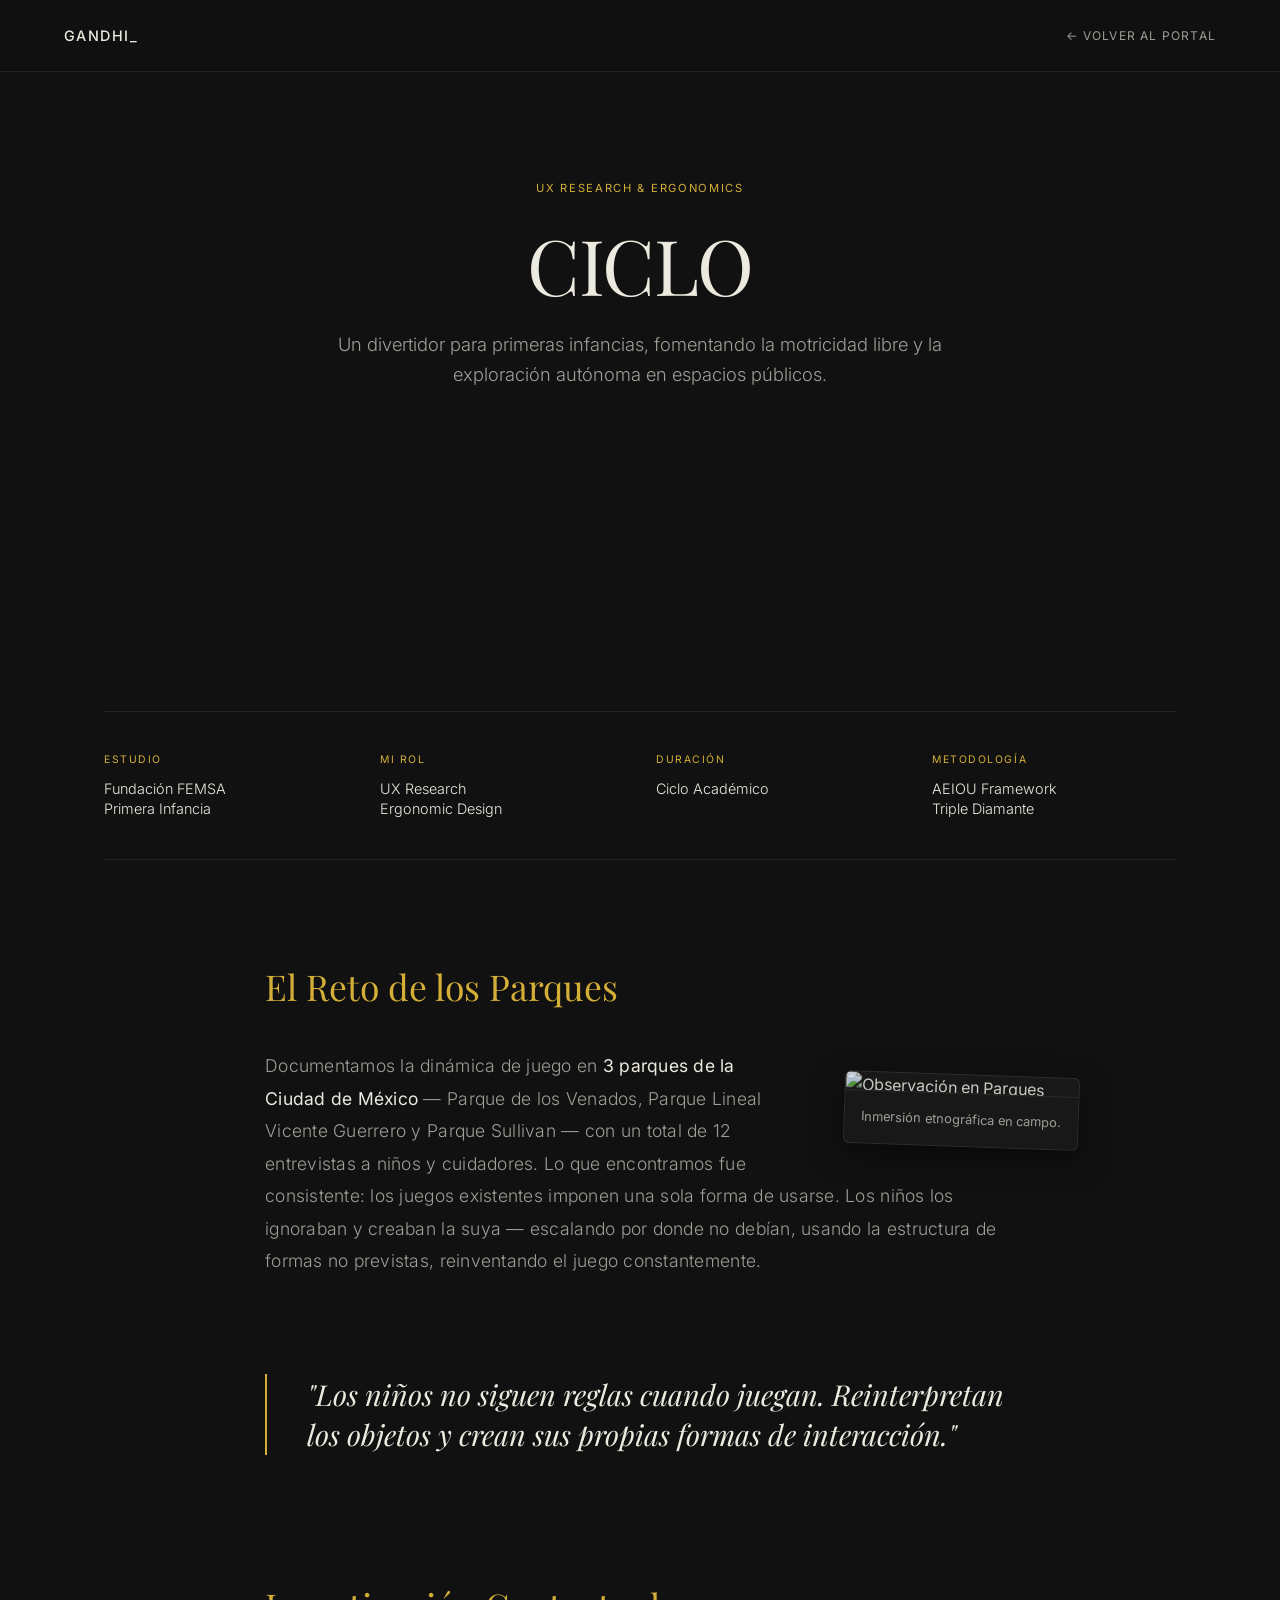
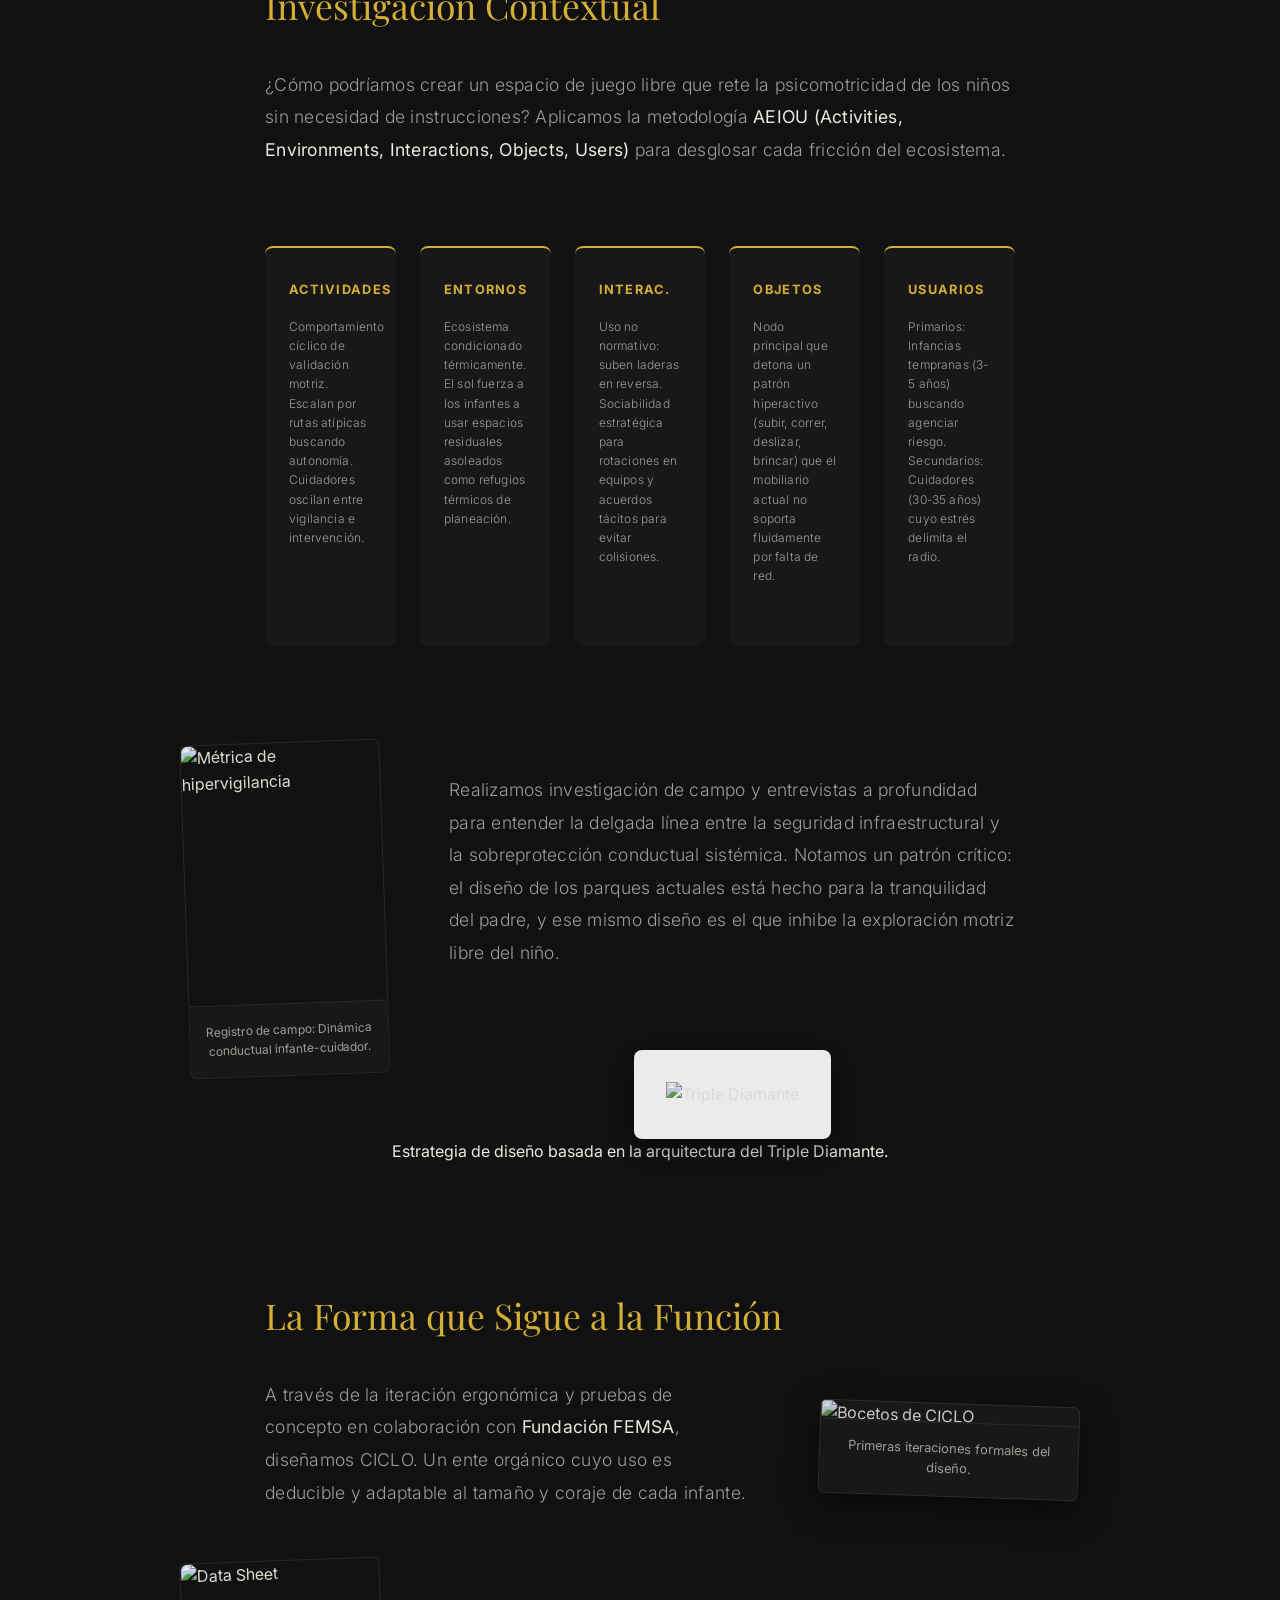
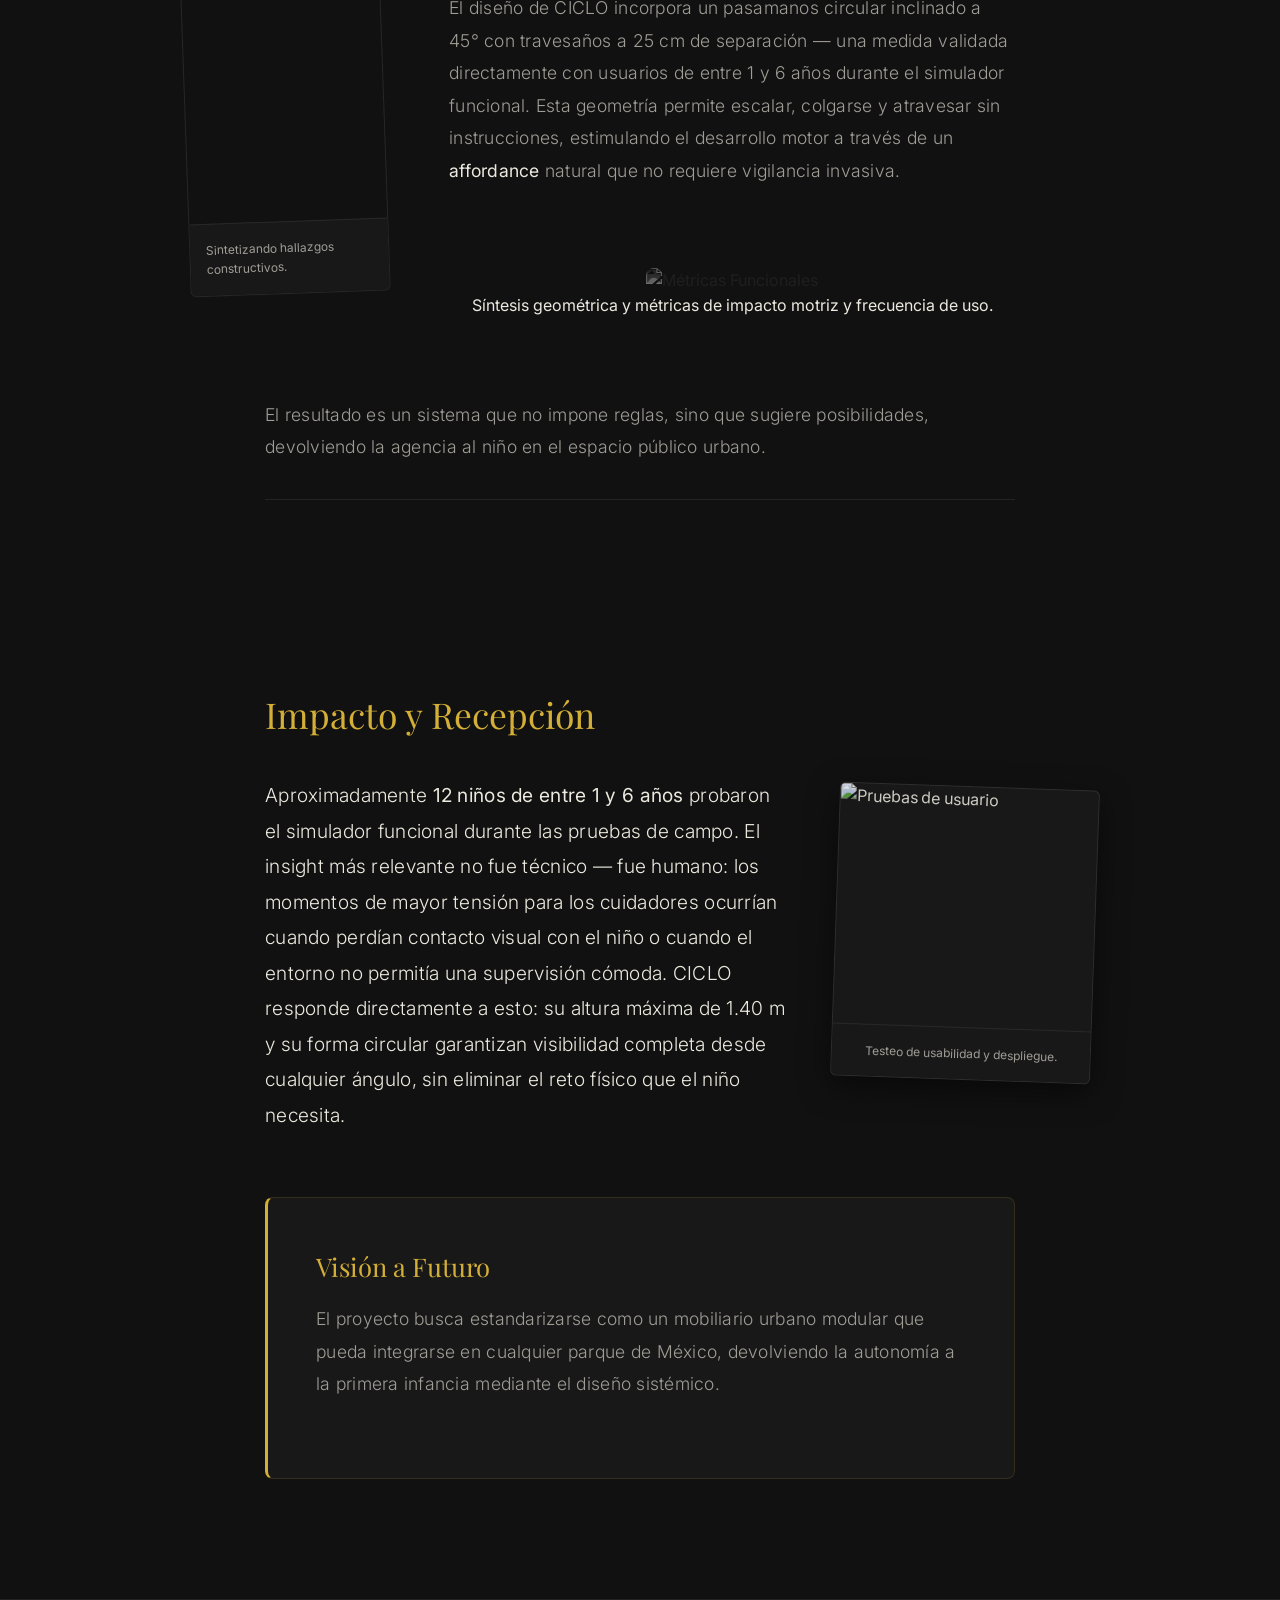
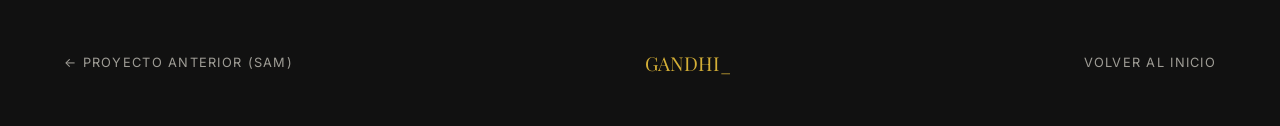
==== ciclo.html @ b6894d7b "Add files via upload" ====
<!DOCTYPE html>
<html lang="es">
<head>
  <meta charset="UTF-8">
  <meta name="viewport" content="width=device-width, initial-scale=1.0">
  <link rel="icon" type="image/svg+xml" href="data:image/svg+xml,%3Csvg xmlns='http://www.w3.org/2000/svg' viewBox='0 0 100 100'%3E%3Crect width='100' height='100' fill='%23111111' rx='20'/%3E%3Ctext y='70' x='50' font-family='Georgia, serif' font-size='60' font-weight='bold' fill='%23C1A066' text-anchor='middle'%3EG%3C/text%3E%3C/svg%3E">
  <title>CICLO - Estudio de Caso | Gandhi</title>
  
  <link rel="preconnect" href="https://fonts.googleapis.com">
  <link rel="preconnect" href="https://fonts.gstatic.com" crossorigin>
  <link href="https://fonts.googleapis.com/css2?family=Inter:wght@300;400;500&family=Playfair+Display:ital,wght@0,400;0,600;1,400;1,600&display=swap" rel="stylesheet">
  
  <link rel="stylesheet" href="style.css">
  <style>
    /* Case Study Specific Styles */
    body { background-color: var(--bg-color); }
    
    .case-nav {
      position: fixed;
      top: 0; width: 100%; z-index: 1000;
      padding: 1.5rem 4rem;
      display: flex; justify-content: space-between; align-items: center;
      background: rgba(17, 17, 17, 0.60); backdrop-filter: blur(16px); -webkit-backdrop-filter: blur(16px);
      border-bottom: 1px solid var(--border-delicate);
      transition: all 0.3s ease;
    }
    .btn-back {
      display: flex; align-items: center; gap: 0.5rem;
      color: var(--text-muted); text-decoration: none; font-size: 0.75rem;
      text-transform: uppercase; letter-spacing: 0.1em; transition: color 0.3s;
    }
    .btn-back:hover { color: var(--accent-gold); }
    
    .case-hero {
      padding: 180px 4rem 40px;
      max-width: 1200px;
      margin: 0 auto;
      text-align: center;
    }
    .case-title {
      font-size: clamp(3rem, 6vw, 5rem);
      margin-bottom: 1.5rem;
      color: var(--text-main);
    }
    .case-subtitle {
      font-size: 1.15rem;
      color: var(--text-muted);
      max-width: 700px;
      margin: 0 auto 4rem;
      font-weight: 300;
      line-height: 1.6;
    }
    
    .case-meta-grid {
      display: grid;
      grid-template-columns: repeat(4, 1fr);
      gap: 2rem;
      text-align: left;
      border-top: 1px solid var(--border-delicate);
      border-bottom: 1px solid var(--border-delicate);
      padding: 2.5rem 0;
      margin-bottom: 4rem;
    }
    .meta-item { display: flex; flex-direction: column; gap: 0.6rem; }
    .meta-label { font-size: 0.65rem; text-transform: uppercase; letter-spacing: 0.15em; color: var(--accent-gold); }
    .meta-value { font-size: 0.9rem; color: var(--text-main); font-weight: 300; line-height: 1.4; }
    
    .article-body {
      max-width: 750px;
      margin: 0 auto;
      padding-bottom: 120px;
    }
    .article-body h2 {
      clear: both;
      font-family: var(--font-serif);
      font-size: 2.22rem;
      color: var(--accent-gold);
      margin: 8rem 0 2.5rem;
      font-weight: 400;
      line-height: 1.3;
    }
    .article-body p {
      font-size: 1.1rem;
      line-height: 1.85;
      color: var(--text-muted);
      margin-bottom: 1.8rem;
      font-weight: 300;
      letter-spacing: 0.015em;
    }
    .article-body strong {
      color: var(--text-main);
      font-weight: 400;
    }
    
    .insight-quote {
      border-left: 2px solid var(--accent-gold);
      padding-left: 2.5rem;
      margin: 4rem 0;
      font-family: var(--font-serif);
      font-size: 1.8rem;
      line-height: 1.4;
      color: var(--text-main);
      font-style: italic;
    }
    
    /* Arquitectura para Diagramas Metodológicos */
    .article-diagram {
      margin: 5rem 0;
      text-align: center;
      width: 100%;
    }
    .article-diagram img {
      width: 100%;
      background-color: #FAFAFA;
      padding: 2rem;
      box-sizing: border-box;
      border-radius: 8px;
      box-shadow: 0 10px 30px rgba(0,0,0,0.5);
      filter: brightness(0.9) contrast(1.1) grayscale(30%);
      transition: all 0.6s cubic-bezier(0.16, 1, 0.3, 1);
    }
    .article-diagram:hover img {
      filter: brightness(1) contrast(1) grayscale(0%);
      transform: scale(1.02);
    }

    @media (max-width: 900px) {
      .case-nav { padding: 1rem 2rem; }
      .case-meta-grid { grid-template-columns: repeat(2, 1fr); gap: 2rem; }
      .case-hero { padding: 140px 2rem 40px; }
      .article-body { padding: 0 2rem 80px; }
      .insight-quote { font-size: 1.4rem; padding-left: 1.5rem; }
    }
    
  </style>
</head>
<body>
  <nav class="case-nav">
    <a href="index.html" class="logo">GANDHI_</a>
    <ul style="list-style:none; margin:0; padding:0;">
      <li><a href="index.html#proyectos" class="btn-back">&larr; VOLVER AL PORTAL</a></li>
    </ul>
  </nav>

  <main>
    <section class="case-hero compact-hero observer-item fade-in-up">
      <span class="eyebrow" style="margin-bottom: 1.5rem;">UX Research & Ergonomics</span>
      <h1 class="serif-title case-title">CICLO</h1>
      <p class="case-subtitle">Un divertidor para primeras infancias, fomentando la motricidad libre y la exploración autónoma en espacios públicos.</p>
      
      <div class="case-meta-grid">
        <div class="meta-item">
          <span class="meta-label">Estudio</span>
          <span class="meta-value">Fundación FEMSA<br>Primera Infancia</span>
        </div>
        <div class="meta-item">
          <span class="meta-label">Mi Rol</span>
          <span class="meta-value">UX Research<br>Ergonomic Design</span>
        </div>
        <div class="meta-item">
          <span class="meta-label">Duración</span>
          <span class="meta-value">Ciclo Académico</span>
        </div>
        <div class="meta-item">
          <span class="meta-label">Metodología</span>
          <span class="meta-value">AEIOU Framework<br>Triple Diamante</span>
        </div>
      </div>
    </section>

    <article class="article-body">
      <h2 style="margin-top: 4rem;">El Reto de los Parques</h2>
      
      <figure class="article-image pull-right observer-item fade-in-up" style="margin-right: -4rem;">
        <img src="img/CICLO/Parque.jpg" alt="Observación en Parques">
        <figcaption class="observer-item fade-in" style="font-size: 0.8rem; color: var(--text-muted); margin-top: -0.5rem; text-align: center;">Inmersión etnográfica en campo.</figcaption>
      </figure>

      <p class="spacer-extra">Documentamos la dinámica de juego en <strong class="highlight-gold">3 parques de la Ciudad de México</strong> — Parque de los Venados, Parque Lineal Vicente Guerrero y Parque Sullivan — con un total de 12 entrevistas a niños y cuidadores. Lo que encontramos fue consistente: los juegos existentes imponen una sola forma de usarse. Los niños los ignoraban y creaban la suya — escalando por donde no debían, usando la estructura de formas no previstas, reinventando el juego constantemente.</p>

      <div class="insight-quote observer-item fade-in" style="margin-top: 6rem; margin-bottom: 6rem;">
        "Los niños no siguen reglas cuando juegan. Reinterpretan los objetos y crean sus propias formas de interacción."
      </div>
      
      <h2>Investigación Contextual</h2>
      
      <p class="spacer-extra">¿Cómo podríamos crear un espacio de juego libre que rete la psicomotricidad de los niños sin necesidad de instrucciones? Aplicamos la metodología <strong class="highlight-gold">AEIOU (Activities, Environments, Interactions, Objects, Users)</strong> para desglosar cada fricción del ecosistema.</p>

      <!-- Native CSS AEIOU Matrix -->
      <div class="aeiou-matrix observer-item fade-in-up" style="display: grid; grid-template-columns: repeat(auto-fit, minmax(130px, 1fr)); gap: 1.5rem; margin: 5rem 0;">
        <div style="background: rgba(255,255,255,0.03); padding: 2rem 1.5rem; border-radius: 8px; border-top: 2px solid var(--accent-gold);">
          <h3 style="color: var(--accent-gold); font-size: 0.8rem; letter-spacing: 0.1em; margin-bottom: 1rem; text-transform: uppercase;">Actividades</h3>
          <p style="font-size: 0.75rem; color: var(--text-muted); line-height: 1.6;">Comportamiento cíclico de validación motriz. Escalan por rutas atípicas buscando autonomía. Cuidadores oscilan entre vigilancia e intervención.</p>
        </div>
        <div style="background: rgba(255,255,255,0.03); padding: 2rem 1.5rem; border-radius: 8px; border-top: 2px solid var(--accent-gold);">
          <h3 style="color: var(--accent-gold); font-size: 0.8rem; letter-spacing: 0.1em; margin-bottom: 1rem; text-transform: uppercase;">Entornos</h3>
          <p style="font-size: 0.75rem; color: var(--text-muted); line-height: 1.6;">Ecosistema condicionado térmicamente. El sol fuerza a los infantes a usar espacios residuales asoleados como refugios térmicos de planeación.</p>
        </div>
        <div style="background: rgba(255,255,255,0.03); padding: 2rem 1.5rem; border-radius: 8px; border-top: 2px solid var(--accent-gold);">
          <h3 style="color: var(--accent-gold); font-size: 0.8rem; letter-spacing: 0.1em; margin-bottom: 1rem; text-transform: uppercase;">Interac.</h3>
          <p style="font-size: 0.75rem; color: var(--text-muted); line-height: 1.6;">Uso no normativo: suben laderas en reversa. Sociabilidad estratégica para rotaciones en equipos y acuerdos tácitos para evitar colisiones.</p>
        </div>
        <div style="background: rgba(255,255,255,0.03); padding: 2rem 1.5rem; border-radius: 8px; border-top: 2px solid var(--accent-gold);">
          <h3 style="color: var(--accent-gold); font-size: 0.8rem; letter-spacing: 0.1em; margin-bottom: 1rem; text-transform: uppercase;">Objetos</h3>
          <p style="font-size: 0.75rem; color: var(--text-muted); line-height: 1.6;">Nodo principal que detona un patrón hiperactivo (subir, correr, deslizar, brincar) que el mobiliario actual no soporta fluidamente por falta de red.</p>
        </div>
        <div style="background: rgba(255,255,255,0.03); padding: 2rem 1.5rem; border-radius: 8px; border-top: 2px solid var(--accent-gold);">
          <h3 style="color: var(--accent-gold); font-size: 0.8rem; letter-spacing: 0.1em; margin-bottom: 1rem; text-transform: uppercase;">Usuarios</h3>
          <p style="font-size: 0.75rem; color: var(--text-muted); line-height: 1.6;">Primarios: Infancias tempranas (3-5 años) buscando agenciar riesgo. Secundarios: Cuidadores (30-35 años) cuyo estrés delimita el radio.</p>
        </div>
      </div>

      <figure class="article-image pull-left observer-item fade-in-up" style="margin-left: -5rem; width: 200px; box-shadow: none; background: transparent; margin-top: 1rem;">
        <img src="img/CICLO/Fichas niño padre.png" loading="lazy" alt="Métrica de hipervigilancia" style="aspect-ratio: 4/5; object-fit: cover; filter: brightness(0.9) contrast(1.1); border-radius: 8px;">
        <figcaption style="font-size: 0.75rem; margin-top: 0.8rem;">Registro de campo: Dinámica conductual infante-cuidador.</figcaption>
      </figure>

      <p class="spacer-extra" style="margin-bottom: 6rem; padding-top: 3rem;">Realizamos investigación de campo y entrevistas a profundidad para entender la delgada línea entre la seguridad infraestructural y la sobreprotección conductual sistémica. Notamos un patrón crítico: el diseño de los parques actuales está hecho para la tranquilidad del padre, y ese mismo diseño es el que inhibe la exploración motriz libre del niño.</p>

      <!-- Diagrama Metodológico Principal -->
      <figure class="article-diagram observer-item fade-in-up" style="margin: 5rem 0;">
        <img src="img/CICLO/Cronograma triple diamante.png" loading="lazy" alt="Triple Diamante">
        <figcaption>Estrategia de diseño basada en la arquitectura del Triple Diamante.</figcaption>
      </figure>

      <h2>La Forma que Sigue a la Función</h2>
      
      <figure class="article-image pull-right observer-item fade-in-up" style="margin-right: -4rem;">
        <img src="img/CICLO/Boceto.png" loading="lazy" alt="Bocetos de CICLO">
        <figcaption class="observer-item fade-in" style="font-size: 0.8rem; color: var(--text-muted); margin-top: -0.5rem; text-align: center;">Primeras iteraciones formales del diseño.</figcaption>
      </figure>

      <p class="spacer-extra">A través de la iteración ergonómica y pruebas de concepto en colaboración con <strong class="highlight-gold">Fundación FEMSA</strong>, diseñamos CICLO. Un ente orgánico cuyo uso es deducible y adaptable al tamaño y coraje de cada infante.</p>

      <figure class="article-image pull-left observer-item fade-in-up" style="margin-left: -5rem; width: 200px; box-shadow: none; background: transparent; margin-top: 1rem;">
        <img src="img/CICLO/Fichas de datos.png" loading="lazy" alt="Data Sheet" style="aspect-ratio: 4/5; object-fit: cover; filter: brightness(0.9) contrast(1.1); border-radius: 8px;">
        <figcaption style="font-size: 0.75rem; margin-top: 0.8rem; text-align: left;">Sintetizando hallazgos constructivos.</figcaption>
      </figure>

      <p class="spacer-extra" style="padding-top: 3rem;">El diseño de CICLO incorpora un pasamanos circular inclinado a 45° con travesaños a 25 cm de separación — una medida validada directamente con usuarios de entre 1 y 6 años durante el simulador funcional. Esta geometría permite escalar, colgarse y atravesar sin instrucciones, estimulando el desarrollo motor a través de un <strong class="highlight-gold">affordance</strong> natural que no requiere vigilancia invasiva.</p>

      <figure class="article-diagram observer-item fade-in-up" style="margin: 5rem 0;">
        <img src="img/CICLO/Gráficas.png" loading="lazy" alt="Métricas Funcionales" style="width: 100%; filter: invert(0.95) grayscale(100%); mix-blend-mode: screen; opacity: 0.85; box-shadow: none; background: transparent; padding: 0;">
        <figcaption>Síntesis geométrica y métricas de impacto motriz y frecuencia de uso.</figcaption>
      </figure>
      
      <p class="spacer-extra">El resultado es un sistema que no impone reglas, sino que sugiere posibilidades, devolviendo la agencia al niño en el espacio público urbano.</p>

      <div class="conclusion-section observer-item fade-in-up" style="margin-top: 0;">
        <h2>Impacto y Recepción</h2>
        
        <figure class="article-image pull-right observer-item fade-in-up" style="margin-top: 0.5rem; margin-left: 3rem; margin-right: -5rem; width: 320px;">
          <img src="img/CICLO/Ilustración pruebas.png" loading="lazy" alt="Pruebas de usuario" style="height: 240px; object-fit: cover; object-position: center;">
          <figcaption style="font-size: 0.75rem;">Testeo de usabilidad y despliegue.</figcaption>
        </figure>

        <p class="spacer-extra" style="font-size: 1.2rem; color: var(--text-main);">Aproximadamente <strong class="highlight-gold">12 niños de entre 1 y 6 años</strong> probaron el simulador funcional durante las pruebas de campo. El insight más relevante no fue técnico — fue humano: los momentos de mayor tensión para los cuidadores ocurrían cuando perdían contacto visual con el niño o cuando el entorno no permitía una supervisión cómoda. CICLO responde directamente a esto: su altura máxima de 1.40 m y su forma circular garantizan visibilidad completa desde cualquier ángulo, sin eliminar el reto físico que el niño necesita.</p>
        
        <div class="future-box observer-item fade-in-up">
          <h3>Visión a Futuro</h3>
          <p>El proyecto busca estandarizarse como un mobiliario urbano modular que pueda integrarse en cualquier parque de México, devolviendo la autonomía a la primera infancia mediante el diseño sistémico.</p>
        </div>
      </div>
      <div style="clear: both;"></div>
    </article>
  </main>
  
  <footer style="border-top: 1px solid var(--border-delicate); padding: 3rem 4rem; background: var(--bg-color);">
    <div style="max-width: 1200px; margin: 0 auto; display: flex; justify-content: space-between; align-items: center;">
      <a href="sam.html" style="color: var(--text-muted); text-decoration: none; font-size: 0.8rem; text-transform: uppercase; letter-spacing: 0.1em; transition: color 0.3s;">← Proyecto Anterior (SAM)</a>
      <div style="font-family: var(--font-serif); color: var(--accent-gold); font-size: 1.2rem;">GANDHI_</div>
      <a href="index.html" style="color: var(--text-muted); text-decoration: none; font-size: 0.8rem; text-transform: uppercase; letter-spacing: 0.1em; transition: color 0.3s;">Volver al Inicio</a>
    </div>
  </footer>
  <!-- Animaciones lógicas -->
  <script src="main.js"></script>
</body>
</html>
---- style.css ----
:root {
  /* Editorial Dark/Old Money Palette */
  --bg-color: #111111; /* Grafito suave (Otro tono sugerido) para relajación visual */
  --bg-card: #181818;  /* Contraste orgánico muy bajo para tarjetas */
  --bg-nav: rgba(10, 10, 10, 0.60); /* Translucidez ajustada al nuevo fondo */
  
  --text-main: #ECEADF; /* Alabaster / Antique White */
  --text-muted: #9F9D96; /* Soft warm grey */
  --accent-gold: #D4AF37; /* Muted Champagne Gold */
  
  --border-delicate: rgba(236, 234, 223, 0.08);

  /* Typography */
  --font-serif: 'Playfair Display', serif;
  --font-sans: 'Inter', sans-serif;
}

* {
  margin: 0;
  padding: 0;
  box-sizing: border-box;
}

html {
  scroll-behavior: smooth;
}

body {
  font-family: var(--font-sans);
  background-color: var(--bg-color);
  color: var(--text-main);
  line-height: 1.6;
  -webkit-font-smoothing: antialiased;
  -moz-osx-font-smoothing: grayscale;
}

/* Typography Utilities */
.serif-title {
  font-family: var(--font-serif);
  font-size: clamp(2.2rem, 4.5vw, 3.8rem); /* Texto más recatado y sutil */
  font-weight: 400;
  line-height: 1.1;
  letter-spacing: -0.02em;
}

.serif-subtitle {
  font-family: var(--font-serif);
  font-size: clamp(1rem, 2vw, 1.4rem); /* Ultra sutil para no robar atención */
  font-weight: 400;
  letter-spacing: 0.05em;
  color: var(--text-muted); /* Para hacerlo más sobrio y delicado */
  margin-bottom: 1.5rem;
}

.serif-card-title {
  font-family: var(--font-serif);
  font-size: 1.5rem;
  font-weight: 400;
  margin-bottom: 0.5rem;
}

.italic {
  font-style: italic;
  color: var(--accent-gold);
}

.eyebrow {
  display: block;
  font-family: var(--font-sans);
  font-size: 0.7rem;
  text-transform: uppercase;
  letter-spacing: 0.15em;
  color: var(--accent-gold);
  margin-bottom: 1rem;
}

/* Navbar */
.glass-nav {
  position: fixed;
  top: 0;
  width: 100%;
  padding: 1.5rem 4rem;
  display: flex;
  justify-content: space-between;
  align-items: center;
  background: rgba(10, 10, 10, 0.35); /* Transparencia incrementada radicalmente */
  backdrop-filter: blur(16px); /* Aumentamos el blur para que no se pierda la legibilidad */
  -webkit-backdrop-filter: blur(12px);
  border-bottom: 1px solid var(--border-delicate);
  z-index: 1000;
  transition: all 0.3s ease;
}

.logo {
  text-decoration: none;
  color: var(--text-main);
  font-weight: 500;
  letter-spacing: 0.1em;
  font-size: 0.9rem;
}

.nav-links {
  list-style: none;
  display: flex;
  gap: 2.5rem;
  align-items: center;
}

.nav-links a {
  text-decoration: none;
  color: var(--text-muted);
  font-size: 0.85rem;
  transition: color 0.3s ease;
}

.nav-links a:hover {
  color: var(--text-main);
}

.nav-cta {
  padding: 0.4rem 1.2rem;
  border: 1px solid var(--border-delicate);
  border-radius: 100px;
  text-transform: uppercase;
  letter-spacing: 0.05em;
  font-size: 0.7rem !important;
  color: var(--text-main) !important;
  transition: all 0.3s ease;
  margin-left: 1rem;
}

.nav-cta:hover {
  background: var(--text-main);
  color: var(--bg-color) !important;
}

/* Sections */
.section-padding {
  padding: 120px 4rem 80px 4rem;
  max-width: 1400px;
  margin: 0 auto;
}

/* Hero */
.hero {
  position: relative;
  overflow: hidden;
  height: 100vh;
  display: flex;
  align-items: flex-end; /* Baja todo el contenido (texto e imagen) a la base de la pantalla */
  justify-content: space-between;
  gap: 4rem;
}

/* Sin haz de luz al requerirse todo en negro */

.hero-content {
  flex: 1;
  max-width: 600px;
  position: relative;
  z-index: 2;
  padding-bottom: 6rem; /* Margen para despregar el texto del piso */
}

.hero-desc {
  font-size: 0.95rem; /* Descripción más sutil */
  color: var(--text-muted);
  margin: 1.5rem 0 2.5rem 0;
  font-weight: 300;
}

.hero-image {
  flex: 1;
  position: relative;
  height: 90vh; /* 10% más grande */
  max-width: 660px; /* Incremento para mayor protagonismo */
  z-index: 2;
  align-self: flex-end; /* Anclado a la base de la pantalla */
}

.hero-image img {
  width: 100%;
  height: 100%;
  object-fit: cover;
  object-position: bottom center; /* La base de la imagen al ras del contenedor */
  border-radius: 4px;
  box-shadow: -20px 20px 60px rgba(0,0,0,0.8); /* Sombra dramática para exagerar la luz */
}

.glow-effect {
  display: none; /* Destello eliminado a petición de Gandhi */
}

/* Button */
.btn-elegant {
  display: inline-flex;
  align-items: center;
  gap: 1rem;
  padding: 1rem 2rem;
  border: 1px solid var(--border-delicate);
  background: transparent;
  color: var(--text-main);
  text-decoration: none;
  font-size: 0.85rem;
  letter-spacing: 0.05em;
  transition: all 0.4s ease;
}

.btn-elegant:hover {
  border-color: var(--accent-gold);
  background: rgba(212, 175, 55, 0.05); /* very soft gold */
}

.btn-elegant .arrow {
  transition: transform 0.3s ease;
}

.btn-elegant:hover .arrow {
  transform: translateX(5px);
}

/* Projects */
.section-header {
  margin-bottom: 4rem;
}

.line-divider {
  width: 60px;
  height: 1px;
  background: var(--accent-gold);
  margin-top: 1rem;
}

.grid {
  display: grid;
  grid-template-columns: repeat(2, 1fr);
  gap: 2rem;
}

.card {
  text-decoration: none;
  color: inherit;
  background: var(--bg-card);
  border: 1px solid var(--border-delicate);
  border-radius: 8px; /* Esquinas sutilmente redondeadas */
  padding: 1.5rem;
  transition: all 0.5s cubic-bezier(0.16, 1, 0.3, 1);
  display: flex;
  flex-direction: column;
}

.card:hover {
  transform: translateY(-8px);
  border-color: rgba(236, 234, 223, 0.2);
  box-shadow: 0 20px 40px rgba(0, 0, 0, 0.4);
}

.card-featured {
  grid-column: 1 / -1;
  flex-direction: row;
  align-items: center;
  gap: 3rem;
  padding: 2rem;
}

.card-image {
  width: 100%;
  height: 280px;
  overflow: hidden;
}

.card-featured .card-image {
  width: 60%;
  height: 400px;
}

.card-image img {
  width: 100%;
  height: 100%;
  object-fit: cover;
  transition: transform 0.8s ease;
}

.card:hover .card-image img {
  transform: scale(1.05);
}

.card-content {
  padding-top: 1.5rem;
}

.card-featured .card-content {
  padding-top: 0;
  width: 40%;
}

.card-category {
  font-size: 0.7rem;
  text-transform: uppercase;
  letter-spacing: 0.1em;
  color: var(--accent-gold); /* Título superior en amarillo */
  display: block;
  margin-bottom: 0.8rem;
}

.card-content p {
  color: var(--text-muted);
  font-size: 0.95rem;
  margin-bottom: 1.5rem;
  font-weight: 300;
}

.tags {
  display: flex;
  gap: 0.5rem;
}

.tag {
  font-size: 0.7rem;
  padding: 4px 12px;
  background-color: #2a2a2a;
  color: #9F9D96;
  border-radius: 20px;
  border: none;
}

/* About me */
.sobre-mi-inner {
  display: grid;
  grid-template-columns: 1fr 1fr;
  gap: 6rem;
  align-items: center;
}

.sobre-mi-image {
  aspect-ratio: 3/4;
  overflow: hidden;
  border-radius: 4px;
}

.sobre-mi-image img {
  width: 100%;
  height: 100%;
  object-fit: cover;
  filter: grayscale(30%);
}

.sobre-mi-content p {
  color: var(--text-muted);
  font-size: 1.05rem;
  margin-bottom: 1.5rem;
  font-weight: 300;
}

.skills-grid {
  display: grid;
  grid-template-columns: 1fr;
  gap: 2rem;
  margin-top: 3rem;
  padding-top: 3rem;
  border-top: 1px solid var(--border-delicate);
}

/* Orbital */
.orbital-section {
  text-align: center;
  padding-top: 8rem;
  padding-bottom: 8rem; /* Recuperamos el espacio nativo */
  overflow: hidden; /* Evitamos cruces extraños extra para un look más limpio */
  position: relative;
}

.orbital-container {
  position: relative;
  height: 400px;
  display: flex;
  flex-direction: column;
  align-items: center;
  justify-content: center;
}

.serif-quote {
  font-family: var(--font-serif);
  font-size: clamp(2.5rem, 5vw, 4.5rem);
  font-weight: 400;
  z-index: 10;
}

.quote-author {
  font-size: 0.85rem;
  color: var(--text-muted);
  letter-spacing: 0.1em;
  margin-top: 1rem;
}

.orbit {
  position: absolute;
  top: 50%; 
  left: 50%;
  width: 700px; /* Tamaño equilibrado, radio de 350px */
  height: 700px;
  transform: translate(-50%, -50%);
  border-radius: 50%;
  border: none; /* Quitamos la línea punteada para dar el efecto etéreo */
  animation: rotate 60s linear infinite;
  z-index: 1;
}

.software-icon {
  position: absolute;
  top: 50%;
  left: 50%;
  /* Eliminamos width, height, background y border */
  margin: -10px 0 0 -30px; /* Alineación del centro de los textos */
  display: flex;
  align-items: center;
  justify-content: center;
  font-family: var(--font-sans);
  font-size: 0.9rem; /* Letra delicada pero legible */
  font-weight: 400;
  letter-spacing: 0.05em;
  color: var(--accent-gold); /* Mantenemos el dorado "old money" */
  white-space: nowrap; /* Evita que los nombres largos se partan a dos líneas */
}

.software-icon span {
  display: block;
  animation: counter-rotate 60s linear infinite;
}

/* Position texts around circle (radio 350px) */
.icon-1 { transform: rotate(0deg) translate(350px) rotate(0deg); }
.icon-2 { transform: rotate(30deg) translate(350px) rotate(-30deg); }
.icon-3 { transform: rotate(60deg) translate(350px) rotate(-60deg); }
.icon-4 { transform: rotate(90deg) translate(350px) rotate(-90deg); }
.icon-5 { transform: rotate(120deg) translate(350px) rotate(-120deg); }
.icon-6 { transform: rotate(150deg) translate(350px) rotate(-150deg); }
.icon-7 { transform: rotate(180deg) translate(350px) rotate(-180deg); }
.icon-8 { transform: rotate(210deg) translate(350px) rotate(-210deg); }
.icon-9 { transform: rotate(240deg) translate(350px) rotate(-240deg); }
.icon-10 { transform: rotate(270deg) translate(350px) rotate(-270deg); }
.icon-11 { transform: rotate(300deg) translate(350px) rotate(-300deg); }
.icon-12 { transform: rotate(330deg) translate(350px) rotate(-330deg); }

@keyframes rotate {
  100% { transform: translate(-50%, -50%) rotate(360deg); }
}

@keyframes counter-rotate {
  100% { transform: rotate(-360deg); }
}

/* Footer */
footer {
  position: relative;
  z-index: 10;
  background: var(--bg-color); /* Fondo sólido asegurado para opacar la parte inferior de la órbita */
  border-top: 1px solid var(--border-delicate);
  padding: 3rem 4rem;
}

.footer-inner {
  display: flex;
  justify-content: space-between;
  align-items: center;
  max-width: 1400px;
  margin: 0 auto;
}

.footer-brand {
  font-family: var(--font-serif);
  font-size: 1.2rem;
  color: var(--accent-gold);
}

.footer-links {
  display: flex;
  gap: 2rem;
}

.footer-links a {
  text-decoration: none;
  font-size: 0.8rem;
  color: var(--text-muted);
  text-transform: uppercase;
  letter-spacing: 0.1em;
  transition: color 0.3s ease;
}

.footer-links a:hover {
  color: var(--text-main);
}

/* Animations (Intersection Observer) */
.observer-item {
  opacity: 0;
  transition: opacity 1s ease, transform 1s ease;
}

.fade-in {
  transform: translateY(0);
}

.fade-in-up {
  transform: translateY(30px);
}

.observer-item.visible {
  opacity: 1;
  transform: translateY(0);
}

/* Responsive */
@media (max-width: 900px) {
  .hero { flex-direction: column; justify-content: center; text-align: center; gap: 2rem;}
  .grid { grid-template-columns: 1fr; }
  .card-featured { flex-direction: column; }
  .card-featured .card-image, .card-featured .card-content { width: 100%; }
  .sobre-mi-inner { grid-template-columns: 1fr; }
  .orbit { width: 300px; height: 300px; top: 50%; } /* Radios a 150px en móvil */
  .icon-1 { transform: rotate(0deg) translate(150px) rotate(0deg); }
  .icon-2 { transform: rotate(30deg) translate(150px) rotate(-30deg); }
  .icon-3 { transform: rotate(60deg) translate(150px) rotate(-60deg); }
  .icon-4 { transform: rotate(90deg) translate(150px) rotate(-90deg); }
  .icon-5 { transform: rotate(120deg) translate(150px) rotate(-120deg); }
  .icon-6 { transform: rotate(150deg) translate(150px) rotate(-150deg); }
  .icon-7 { transform: rotate(180deg) translate(150px) rotate(-180deg); }
  .icon-8 { transform: rotate(210deg) translate(150px) rotate(-210deg); }
  .icon-9 { transform: rotate(240deg) translate(150px) rotate(-240deg); }
  .icon-10 { transform: rotate(270deg) translate(150px) rotate(-270deg); }
  .icon-11 { transform: rotate(300deg) translate(150px) rotate(-300deg); }
  .icon-12 { transform: rotate(330deg) translate(150px) rotate(-330deg); }
  .section-padding { padding: 100px 2rem 60px 2rem; }
  .glass-nav { padding: 1rem 2rem; }
}

.sobre-mi-tags {
  display: flex;
  flex-wrap: wrap;
  gap: 8px;
  margin-top: 12px;
}

.skills-grid {
  display: grid;
  grid-template-columns: 1fr;
  gap: 2rem;
  margin-top: 3rem;
  padding-top: 3rem;
  border-top: 1px solid var(--border-delicate);
}

.skill-category .eyebrow {
  margin-bottom: 0.5rem;
}

/* User Flow Diagram */
.user-flow {
  display: flex;
  align-items: center;
  justify-content: space-between;
  margin: 2rem 0 3rem 0;
  padding: 2.5rem;
  background: var(--bg-card);
  border: 1px solid var(--border-delicate);
  border-radius: 8px;
  overflow-x: auto;
}
.flow-step {
  display: flex;
  flex-direction: column;
  align-items: center;
  text-align: center;
  max-width: 120px;
  gap: 1rem;
}
.flow-icon {
  width: 50px;
  height: 50px;
  border-radius: 50%;
  background: var(--bg-color);
  border: 1px solid var(--border-delicate);
  display: flex;
  align-items: center;
  justify-content: center;
  font-size: 1.5rem;
  color: var(--text-main);
  transition: all 0.3s ease;
}
.flow-step.friction .flow-icon {
  color: #ff6b6b;
  border-color: rgba(255, 107, 107, 0.3);
}
.flow-step.solution .flow-icon {
  color: var(--accent-gold);
  border-color: rgba(212, 175, 55, 0.3);
}
.flow-step.goal .flow-icon {
  color: #51cf66;
  border-color: rgba(81, 207, 102, 0.3);
}
.flow-text {
  font-size: 0.8rem;
  color: var(--text-muted);
  line-height: 1.4;
}
.flow-arrow {
  color: var(--text-muted);
  font-size: 1.5rem;
  opacity: 0.5;
}

/* Article Images */
.article-image {
  margin: 3.5rem auto; 
  border-radius: 6px;
  overflow: hidden;
  border: 1px solid rgba(236, 234, 223, 0.1);
  max-width: 260px; /* Fotos mucho más pequeñas, puramente apoyo visual */
  box-shadow: 0 10px 30px rgba(0,0,0,0.5); 
  transition: transform 0.6s cubic-bezier(0.16, 1, 0.3, 1);
  position: relative;
  z-index: 10;
  background-color: var(--bg-card);
}
.article-image:hover {
  transform: translateY(-8px) scale(1.02);
  z-index: 20;
}

/* Marginalia / Floating Polaroids Layout */
.article-image.pull-left {
  float: left;
  margin: 1.5rem 4rem 2rem -7rem; /* Aire adicional entre texto y foto */
  transform: rotate(-2deg);
}
.article-image.pull-left:hover {
  transform: translateY(-12px) scale(1.15) rotate(0deg); 
}
.article-image.pull-right {
  float: right;
  margin: 1.5rem -7rem 2rem 4rem; /* Aire adicional entre texto y foto */
  transform: rotate(2deg);
}
.article-image.pull-right:hover {
  transform: translateY(-12px) scale(1.15) rotate(0deg);
}

/* Clases Magnéticas Polaroids */
.tilt-left {
  transform: rotate(-3deg) !important;
}
.tilt-left:hover {
  transform: translateY(-12px) scale(1.15) rotate(0deg) !important;
  z-index: 20;
}
.tilt-right {
  transform: rotate(3deg) !important;
}
.tilt-right:hover {
  transform: translateY(-12px) scale(1.15) rotate(0deg) !important;
  z-index: 20;
}

.article-image img {
  width: 100%;
  height: auto;
  display: block;
  object-fit: cover;
  filter: brightness(0.85) contrast(1.05) grayscale(15%); /* Filtro sutil: elimina el café, sólo baja luminosidad un 15% para que no sean un reflector blanco */
  transition: filter 0.6s cubic-bezier(0.16, 1, 0.3, 1);
}
.article-image:hover img {
  filter: brightness(1) contrast(1.0) sepia(0%) grayscale(0%); /* Revelado brillante a todo color cuando haces hover */
}
.article-image figcaption {
  background: var(--bg-card);
  padding: 1rem;
  font-size: 0.8rem;
  color: var(--text-muted);
  text-align: center;
  border-top: 1px solid var(--border-delicate);
}
.article-image.two-images {
  display: grid;
  grid-template-columns: 1fr 1fr;
  gap: 1.5rem;
  border: none;
  max-width: 700px; /* Límite para pares */
  margin: 4rem auto;
  box-shadow: none;
  transition: none;
}
.article-image.two-images:hover {
  transform: none; /* Las dobles se quedan estáticas en su grid principal... */
}
.article-image.two-images img {
  border: 1px solid rgba(236, 234, 223, 0.1);
  border-radius: 6px;
  box-shadow: 0 10px 30px rgba(0,0,0,0.5);
  transition: transform 0.6s cubic-bezier(0.16, 1, 0.3, 1), filter 0.6s ease;
  filter: brightness(0.85) contrast(1.05) grayscale(15%);
}
.article-image.two-images img:hover {
  filter: brightness(1) contrast(1.0) sepia(0%) grayscale(0%);
  position: relative; z-index: 20;
}

/* Custom Text Formatting */
.spacer-extra {
  margin-bottom: 2.2rem !important; /* Compactado levemente para no romper bloques de pensamiento */
}

.highlight-gold {
  color: var(--accent-gold);
  font-weight: 500;
}

.numbered-list {
  counter-reset: custom-counter;
  list-style: none;
  padding: 0;
  margin: 4rem 0;
}
.numbered-list li {
  position: relative;
  padding-left: 4rem;
  margin-bottom: 2.5rem;
  color: var(--text-muted);
  font-size: 1.05rem;
  line-height: 1.7;
}
.numbered-list li::before {
  counter-increment: custom-counter;
  content: "0" counter(custom-counter);
  position: absolute;
  left: 0;
  top: 0;
  font-family: var(--font-serif);
  font-size: 1.6rem;
  color: var(--accent-gold);
  line-height: 1;
}

.conclusion-section {
  clear: both; /* Evita huecos masivos asegurando que limpia el flotador pasado */
  margin-top: 4rem; /* Reducido a la mitad para evitar el vacío bajo la última foto */
  padding-top: 4rem;
  border-top: 1px solid var(--border-delicate);
}

.future-box {
  background: var(--bg-card);
  border: 1px solid rgba(212, 175, 55, 0.15); /* Borde dorado súper fantasma */
  border-left: 3px solid var(--accent-gold);
  padding: 3rem;
  border-radius: 8px;
  margin-top: 4rem;
}
.future-box h3 {
  font-family: var(--font-serif);
  font-size: 1.6rem;
  color: var(--accent-gold);
  margin-bottom: 1rem;
  font-weight: 400;
}
.future-box p {
  color: var(--text-muted);
  font-size: 1rem;
  line-height: 1.7;
  margin-bottom: 0;
}

@media (max-width: 1100px) {
  .article-image.pull-left,
  .article-image.pull-right {
    float: none;
    margin: 3rem auto;
    transform: none;
    max-width: 100%;
  }
}

.compact-hero {
  min-height: 100vh;
  display: flex;
  flex-direction: column;
  justify-content: flex-end; /* Empuja todo al fondo */
  padding: 120px 4rem 40px;
  max-width: 1200px;
  margin: 0 auto;
}
.compact-hero .eyebrow,
.compact-hero .case-title,
.compact-hero .case-subtitle,
.compact-hero .case-meta-grid {
  width: 100%;
}
.compact-hero .case-title,
.compact-hero .case-subtitle,
.compact-hero .eyebrow {
  text-align: center;
}
.compact-hero .case-meta-grid {
  margin-top: auto; /* Fuerza un empuje extra si es necesario */
  margin-bottom: 0; /* Lo ancla milimétricamente al marco inferior del navegador */
}
.hero-insight {
  font-family: var(--font-serif);
  font-size: 1.3rem;
  color: var(--accent-gold);
  font-style: italic;
  max-width: 850px;
  margin: 0 auto 3rem;
  padding: 2rem;
  border: 1px solid var(--border-delicate);
  border-radius: 8px;
  background: rgba(212, 175, 55, 0.03);
}

@media (max-width: 900px) {
  .user-flow {
    flex-direction: column;
    padding: 2rem;
    gap: 1.5rem;
  }
  .flow-arrow { transform: rotate(90deg); }
  .flow-step { max-width: 100%; flex-direction: row; text-align: left; }
  .article-image.two-images { grid-template-columns: 1fr; }
}
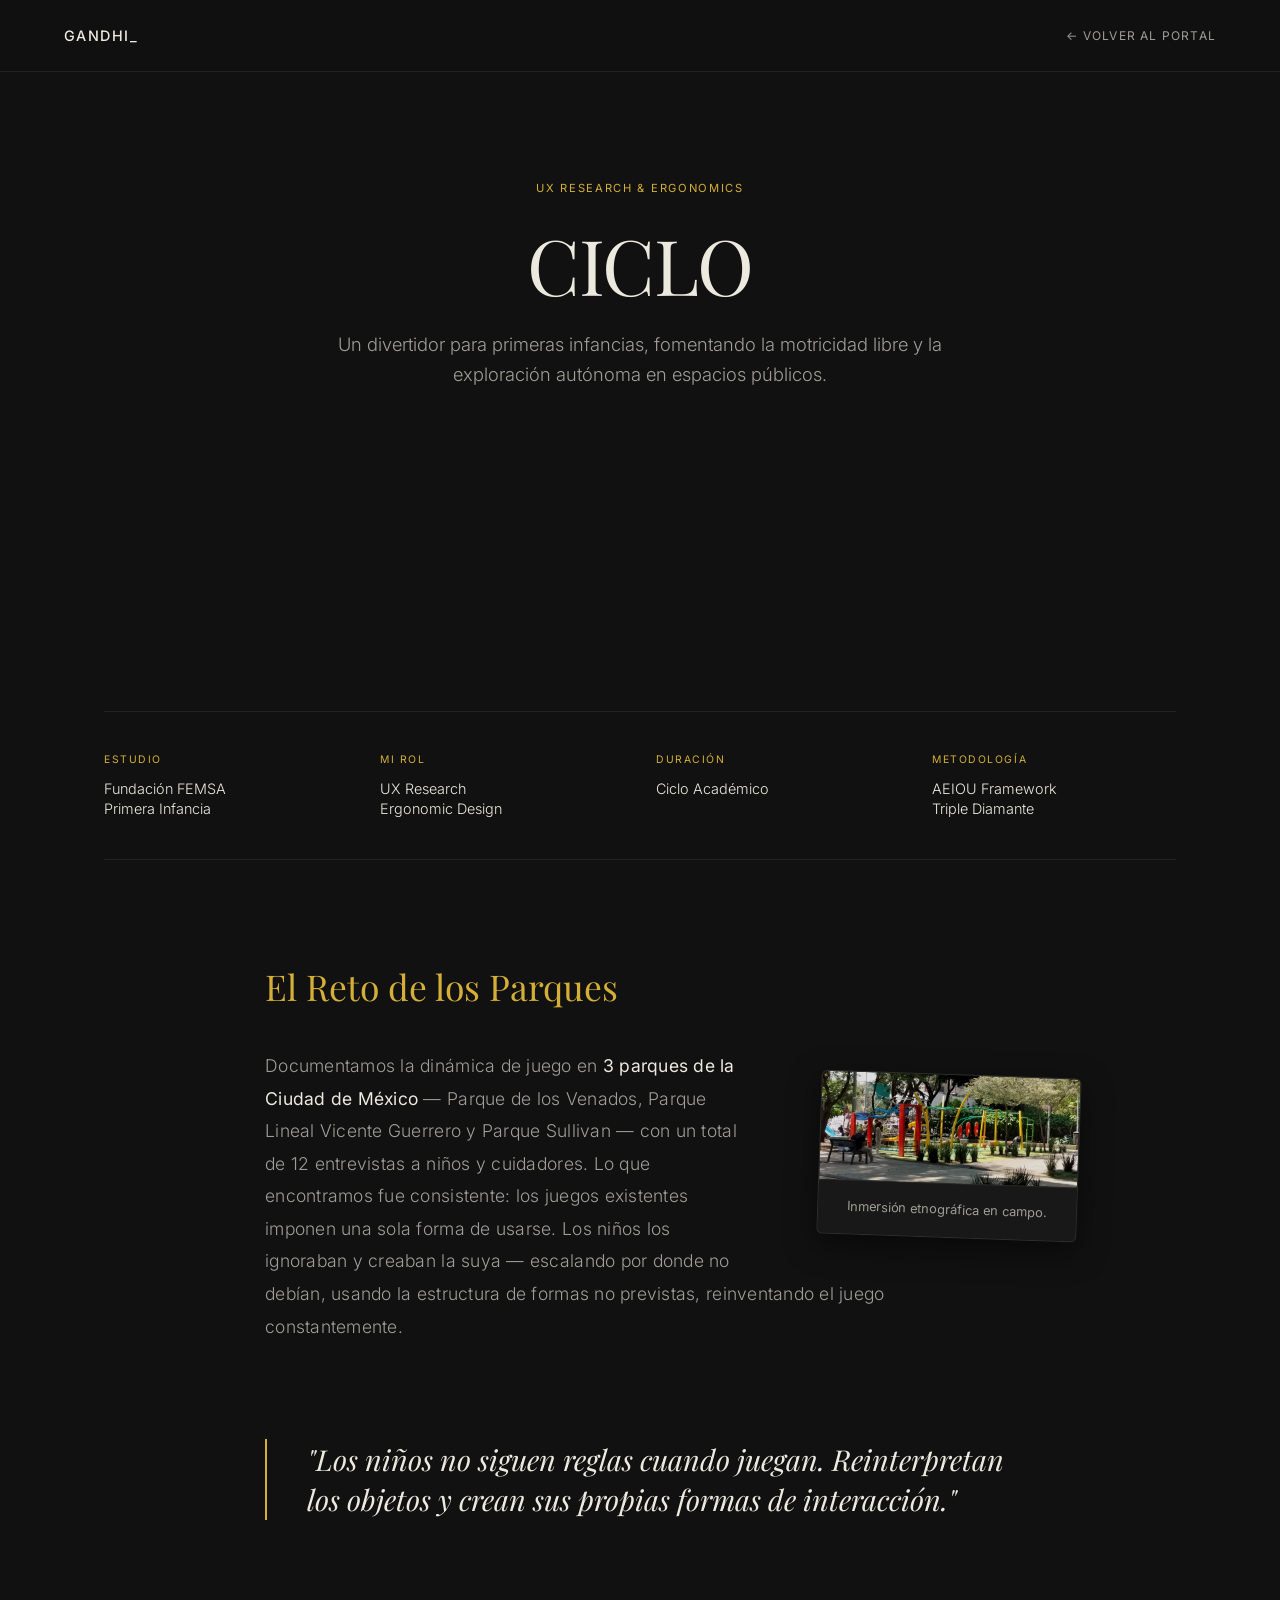
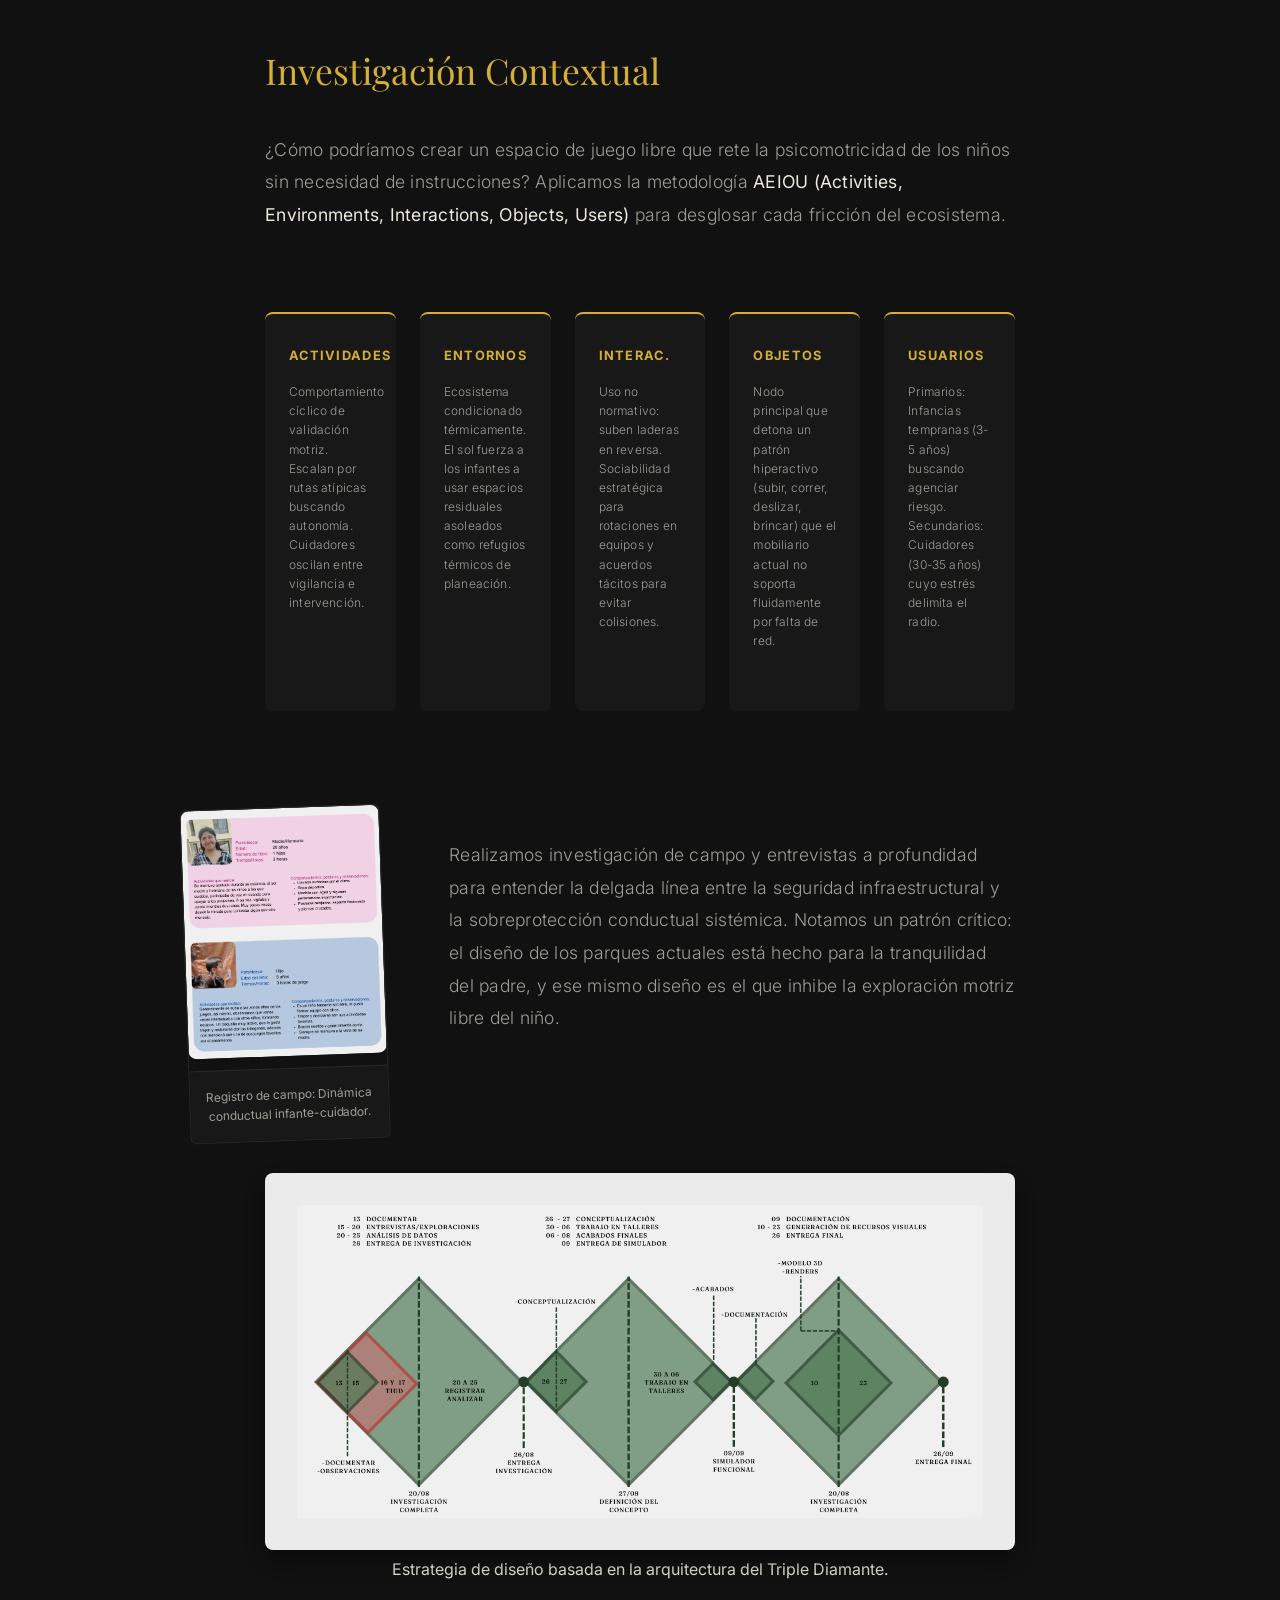
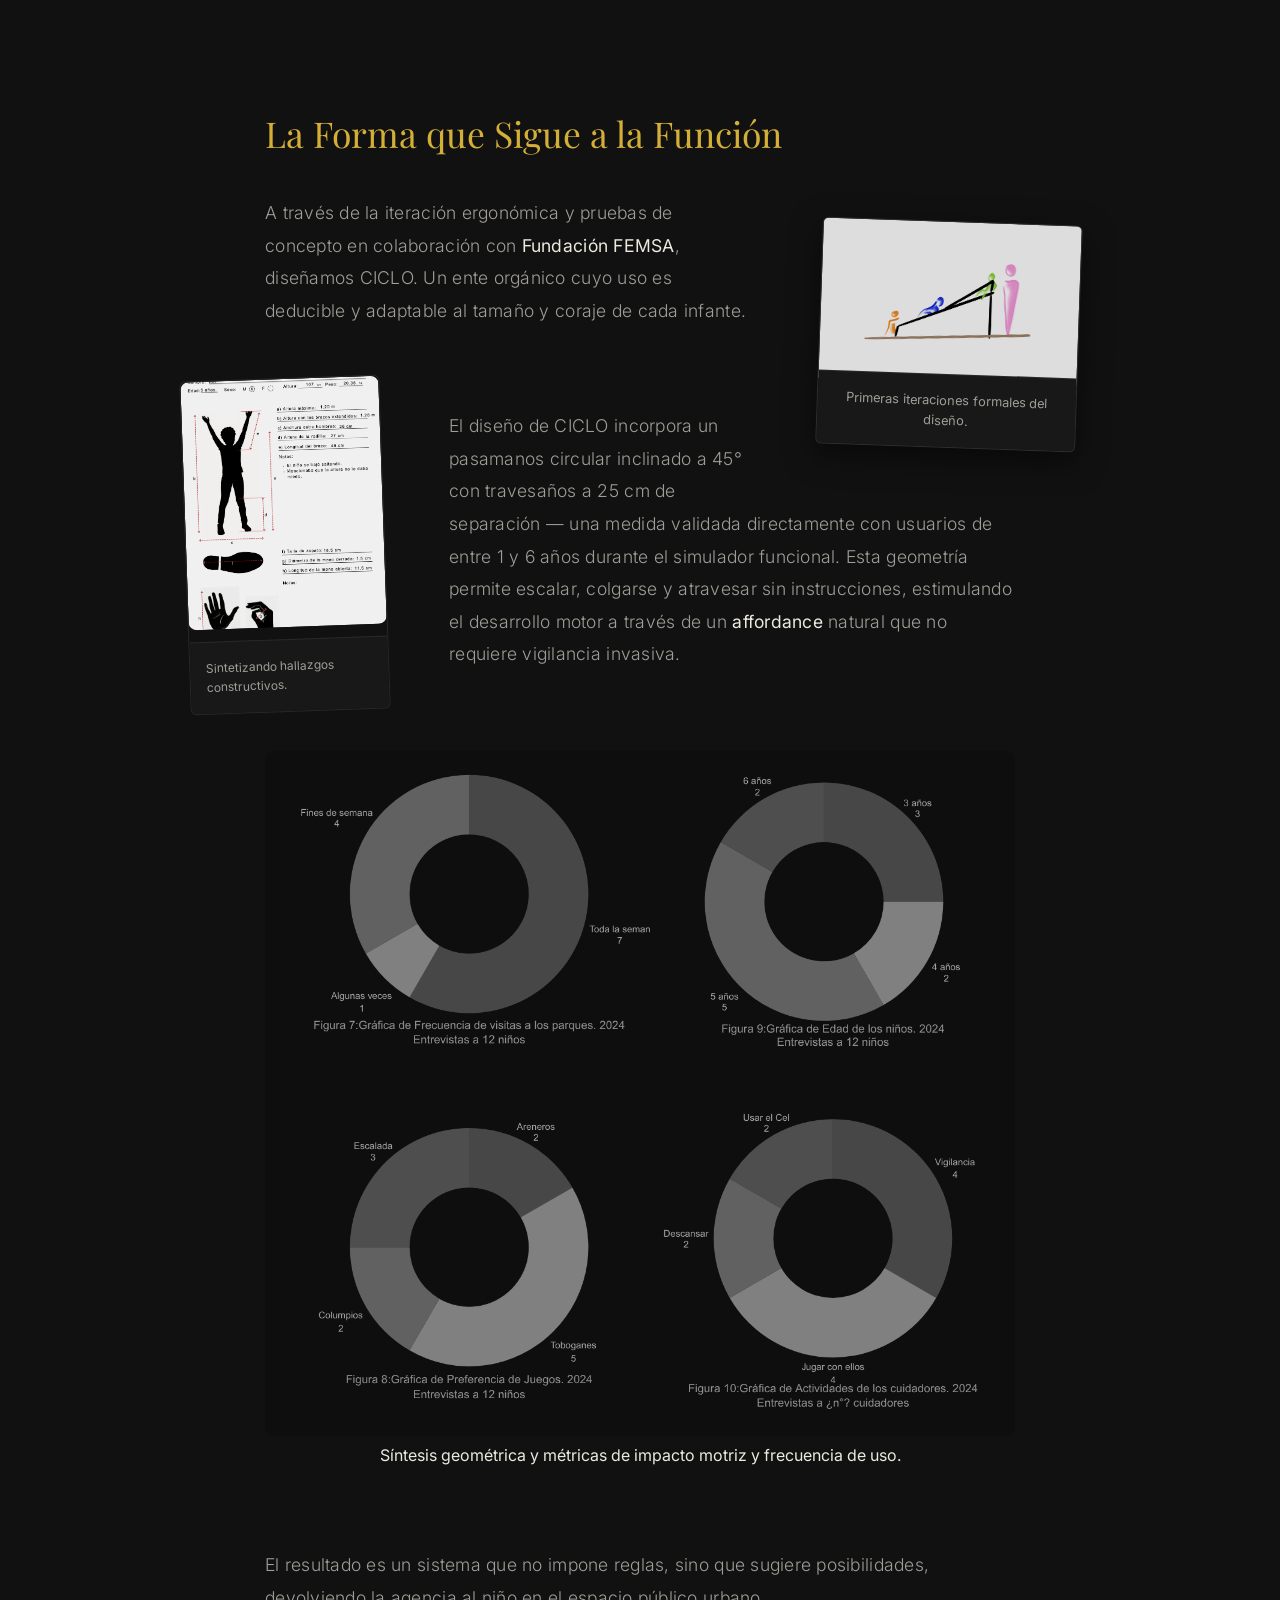
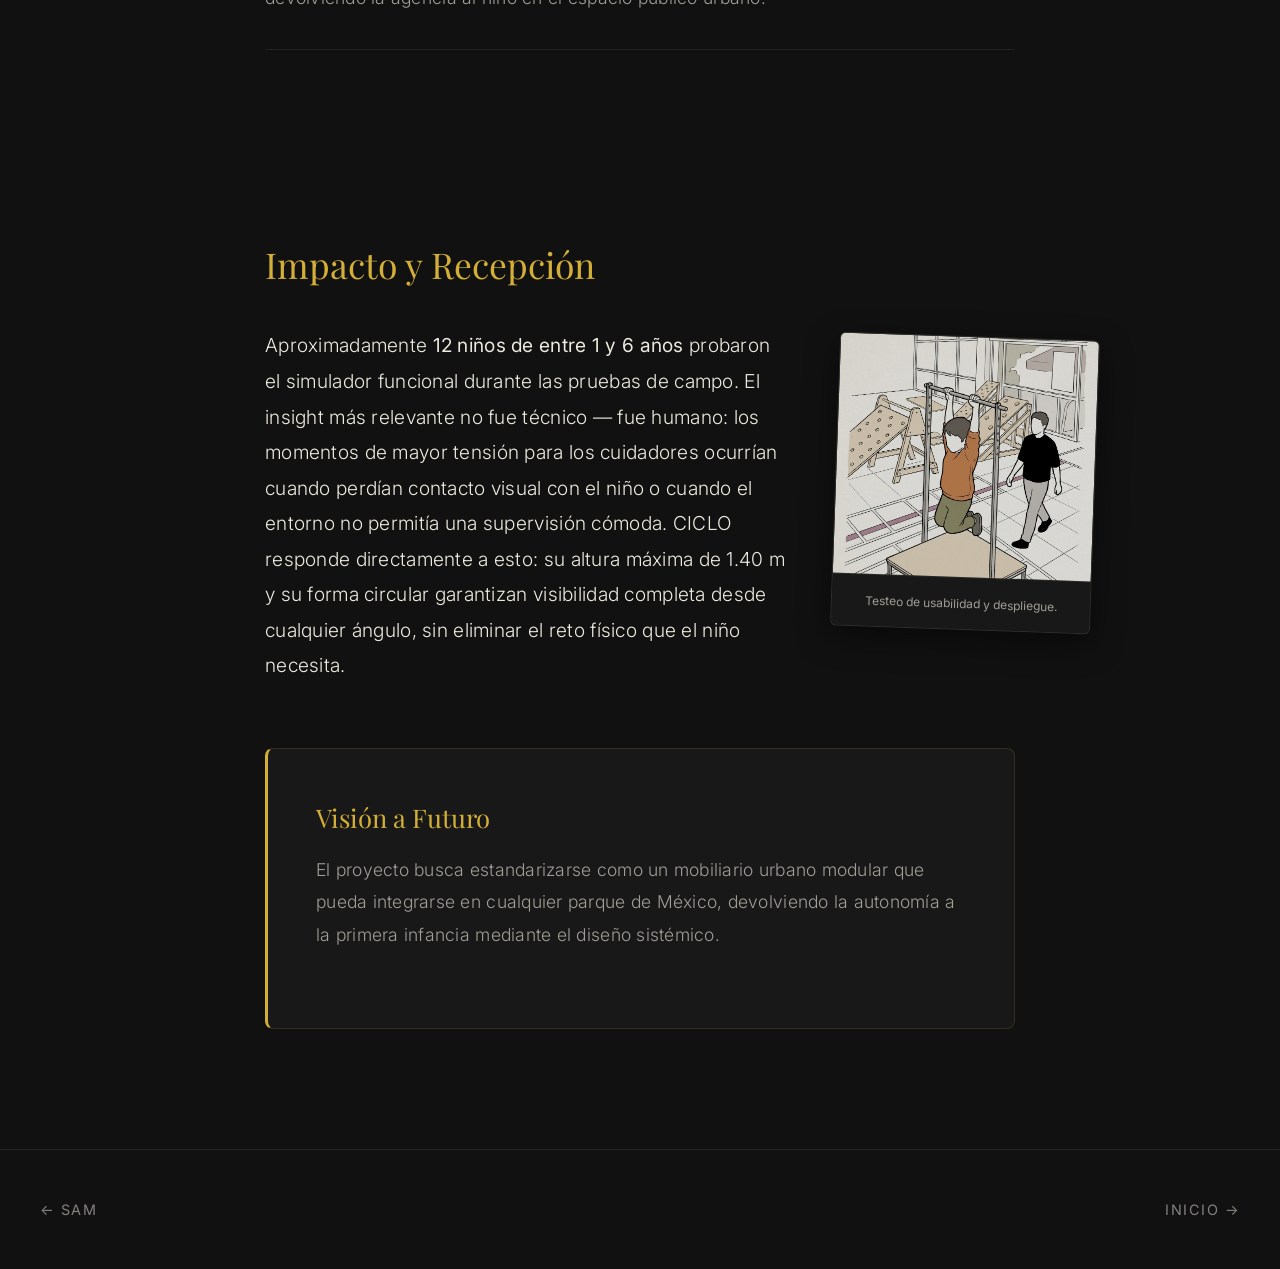
==== commit 4a0994ee: "Add files via upload" ====
--- a/ciclo.html
+++ b/ciclo.html
@@ -172,7 +172,7 @@
       <h2 style="margin-top: 4rem;">El Reto de los Parques</h2>
       
       <figure class="article-image pull-right observer-item fade-in-up" style="margin-right: -4rem;">
-        <img src="img/CICLO/Parque.jpg" alt="Observación en Parques">
+        <img src="img/Ciclo/Parque.jpg" alt="Observación en Parques">
         <figcaption class="observer-item fade-in" style="font-size: 0.8rem; color: var(--text-muted); margin-top: -0.5rem; text-align: center;">Inmersión etnográfica en campo.</figcaption>
       </figure>
 
@@ -211,7 +211,7 @@
       </div>
 
       <figure class="article-image pull-left observer-item fade-in-up" style="margin-left: -5rem; width: 200px; box-shadow: none; background: transparent; margin-top: 1rem;">
-        <img src="img/CICLO/Fichas niño padre.png" loading="lazy" alt="Métrica de hipervigilancia" style="aspect-ratio: 4/5; object-fit: cover; filter: brightness(0.9) contrast(1.1); border-radius: 8px;">
+        <img src="img/Ciclo/Fichas niño padre.png" loading="lazy" alt="Métrica de hipervigilancia" style="aspect-ratio: 4/5; object-fit: cover; filter: brightness(0.9) contrast(1.1); border-radius: 8px;">
         <figcaption style="font-size: 0.75rem; margin-top: 0.8rem;">Registro de campo: Dinámica conductual infante-cuidador.</figcaption>
       </figure>
 
@@ -219,28 +219,28 @@
 
       <!-- Diagrama Metodológico Principal -->
       <figure class="article-diagram observer-item fade-in-up" style="margin: 5rem 0;">
-        <img src="img/CICLO/Cronograma triple diamante.png" loading="lazy" alt="Triple Diamante">
+        <img src="img/Ciclo/Cronograma triple diamante.png" loading="lazy" alt="Triple Diamante">
         <figcaption>Estrategia de diseño basada en la arquitectura del Triple Diamante.</figcaption>
       </figure>
 
       <h2>La Forma que Sigue a la Función</h2>
       
       <figure class="article-image pull-right observer-item fade-in-up" style="margin-right: -4rem;">
-        <img src="img/CICLO/Boceto.png" loading="lazy" alt="Bocetos de CICLO">
+        <img src="img/Ciclo/Boceto.png" loading="lazy" alt="Bocetos de CICLO">
         <figcaption class="observer-item fade-in" style="font-size: 0.8rem; color: var(--text-muted); margin-top: -0.5rem; text-align: center;">Primeras iteraciones formales del diseño.</figcaption>
       </figure>
 
       <p class="spacer-extra">A través de la iteración ergonómica y pruebas de concepto en colaboración con <strong class="highlight-gold">Fundación FEMSA</strong>, diseñamos CICLO. Un ente orgánico cuyo uso es deducible y adaptable al tamaño y coraje de cada infante.</p>
 
       <figure class="article-image pull-left observer-item fade-in-up" style="margin-left: -5rem; width: 200px; box-shadow: none; background: transparent; margin-top: 1rem;">
-        <img src="img/CICLO/Fichas de datos.png" loading="lazy" alt="Data Sheet" style="aspect-ratio: 4/5; object-fit: cover; filter: brightness(0.9) contrast(1.1); border-radius: 8px;">
+        <img src="img/Ciclo/Fichas de datos.png" loading="lazy" alt="Data Sheet" style="aspect-ratio: 4/5; object-fit: cover; filter: brightness(0.9) contrast(1.1); border-radius: 8px;">
         <figcaption style="font-size: 0.75rem; margin-top: 0.8rem; text-align: left;">Sintetizando hallazgos constructivos.</figcaption>
       </figure>
 
       <p class="spacer-extra" style="padding-top: 3rem;">El diseño de CICLO incorpora un pasamanos circular inclinado a 45° con travesaños a 25 cm de separación — una medida validada directamente con usuarios de entre 1 y 6 años durante el simulador funcional. Esta geometría permite escalar, colgarse y atravesar sin instrucciones, estimulando el desarrollo motor a través de un <strong class="highlight-gold">affordance</strong> natural que no requiere vigilancia invasiva.</p>
 
       <figure class="article-diagram observer-item fade-in-up" style="margin: 5rem 0;">
-        <img src="img/CICLO/Gráficas.png" loading="lazy" alt="Métricas Funcionales" style="width: 100%; filter: invert(0.95) grayscale(100%); mix-blend-mode: screen; opacity: 0.85; box-shadow: none; background: transparent; padding: 0;">
+        <img src="img/Ciclo/Gráficas.png" loading="lazy" alt="Métricas Funcionales" style="width: 100%; filter: invert(0.95) grayscale(100%); mix-blend-mode: screen; opacity: 0.85; box-shadow: none; background: transparent; padding: 0;">
         <figcaption>Síntesis geométrica y métricas de impacto motriz y frecuencia de uso.</figcaption>
       </figure>
       
@@ -250,7 +250,7 @@
         <h2>Impacto y Recepción</h2>
         
         <figure class="article-image pull-right observer-item fade-in-up" style="margin-top: 0.5rem; margin-left: 3rem; margin-right: -5rem; width: 320px;">
-          <img src="img/CICLO/Ilustración pruebas.png" loading="lazy" alt="Pruebas de usuario" style="height: 240px; object-fit: cover; object-position: center;">
+          <img src="img/Ciclo/Ilustración pruebas.png" loading="lazy" alt="Pruebas de usuario" style="height: 240px; object-fit: cover; object-position: center;">
           <figcaption style="font-size: 0.75rem;">Testeo de usabilidad y despliegue.</figcaption>
         </figure>
 
@@ -265,11 +265,10 @@
     </article>
   </main>
   
-  <footer style="border-top: 1px solid var(--border-delicate); padding: 3rem 4rem; background: var(--bg-color);">
+  <footer style="border-top: 1px solid var(--border-delicate); padding: 3rem 1.5rem; background: var(--bg-color);">
     <div style="max-width: 1200px; margin: 0 auto; display: flex; justify-content: space-between; align-items: center;">
-      <a href="sam.html" style="color: var(--text-muted); text-decoration: none; font-size: 0.8rem; text-transform: uppercase; letter-spacing: 0.1em; transition: color 0.3s;">← Proyecto Anterior (SAM)</a>
-      <div style="font-family: var(--font-serif); color: var(--accent-gold); font-size: 1.2rem;">GANDHI_</div>
-      <a href="index.html" style="color: var(--text-muted); text-decoration: none; font-size: 0.8rem; text-transform: uppercase; letter-spacing: 0.1em; transition: color 0.3s;">Volver al Inicio</a>
+      <a href="sam.html" style="color: var(--text-muted); text-decoration: none; font-size: 0.9rem; text-transform: uppercase; letter-spacing: 0.1em; transition: color 0.3s; opacity: 0.8;">← SAM</a>
+      <a href="index.html" style="color: var(--text-muted); text-decoration: none; font-size: 0.9rem; text-transform: uppercase; letter-spacing: 0.1em; transition: color 0.3s; opacity: 0.8;">Inicio →</a>
     </div>
   </footer>
   <!-- Animaciones lógicas -->
--- a/style.css
+++ b/style.css
@@ -134,6 +134,21 @@
   color: var(--bg-color) !important;
 }
 
+/* Mobile Menu Toggle */
+.menu-toggle {
+  display: none;
+  flex-direction: column;
+  cursor: pointer;
+  gap: 5px;
+  z-index: 1001;
+}
+.menu-toggle .bar {
+  width: 25px;
+  height: 2px;
+  background-color: var(--text-main);
+  transition: all 0.3s cubic-bezier(0.16, 1, 0.3, 1);
+}
+
 /* Sections */
 .section-padding {
   padding: 120px 4rem 80px 4rem;
@@ -217,6 +232,24 @@
 
 .btn-elegant:hover .arrow {
   transform: translateX(5px);
+}
+
+/* Image Placeholders */
+.image-placeholder {
+  width: 100%;
+  aspect-ratio: 3/4;
+  background: rgba(255, 255, 255, 0.02);
+  border: 1px dashed rgba(212, 175, 55, 0.4); /* Delicate gold border */
+  border-radius: 4px;
+  display: flex;
+  align-items: center;
+  justify-content: center;
+  color: var(--text-muted);
+  font-size: 0.75rem;
+  text-transform: uppercase;
+  letter-spacing: 0.1em;
+  text-align: center;
+  padding: 1rem;
 }
 
 /* Projects */
@@ -512,26 +545,34 @@
 
 /* Responsive */
 @media (max-width: 900px) {
-  .hero { flex-direction: column; justify-content: center; text-align: center; gap: 2rem;}
+  .hero { flex-direction: column; justify-content: flex-start; text-align: left; gap: 3rem; }
+  .hero-content { max-width: 100%; }
+  .hero-image { max-width: 100%; width: 100%; }
   .grid { grid-template-columns: 1fr; }
   .card-featured { flex-direction: column; }
   .card-featured .card-image, .card-featured .card-content { width: 100%; }
-  .sobre-mi-inner { grid-template-columns: 1fr; }
-  .orbit { width: 300px; height: 300px; top: 50%; } /* Radios a 150px en móvil */
-  .icon-1 { transform: rotate(0deg) translate(150px) rotate(0deg); }
-  .icon-2 { transform: rotate(30deg) translate(150px) rotate(-30deg); }
-  .icon-3 { transform: rotate(60deg) translate(150px) rotate(-60deg); }
-  .icon-4 { transform: rotate(90deg) translate(150px) rotate(-90deg); }
-  .icon-5 { transform: rotate(120deg) translate(150px) rotate(-120deg); }
-  .icon-6 { transform: rotate(150deg) translate(150px) rotate(-150deg); }
-  .icon-7 { transform: rotate(180deg) translate(150px) rotate(-180deg); }
-  .icon-8 { transform: rotate(210deg) translate(150px) rotate(-210deg); }
-  .icon-9 { transform: rotate(240deg) translate(150px) rotate(-240deg); }
-  .icon-10 { transform: rotate(270deg) translate(150px) rotate(-270deg); }
-  .icon-11 { transform: rotate(300deg) translate(150px) rotate(-300deg); }
-  .icon-12 { transform: rotate(330deg) translate(150px) rotate(-330deg); }
-  .section-padding { padding: 100px 2rem 60px 2rem; }
-  .glass-nav { padding: 1rem 2rem; }
+  .sobre-mi-inner { grid-template-columns: 1fr; gap: 3rem; }
+  .orbital-section { overflow: hidden; padding: 100px 0; }
+  .orbit { width: 220px; height: 220px; top: 50%; } /* Radios a 110px en móvil */
+  .software-icon { font-size: 0.65rem; }
+  .icon-1 { transform: rotate(0deg) translate(130px) rotate(0deg); }
+  .icon-2 { transform: rotate(30deg) translate(130px) rotate(-30deg); }
+  .icon-3 { transform: rotate(60deg) translate(130px) rotate(-60deg); }
+  .icon-4 { transform: rotate(90deg) translate(130px) rotate(-90deg); }
+  .icon-5 { transform: rotate(120deg) translate(130px) rotate(-120deg); }
+  .icon-6 { transform: rotate(150deg) translate(130px) rotate(-150deg); }
+  .icon-7 { transform: rotate(180deg) translate(130px) rotate(-180deg); }
+  .icon-8 { transform: rotate(210deg) translate(130px) rotate(-210deg); }
+  .icon-9 { transform: rotate(240deg) translate(130px) rotate(-240deg); }
+  .icon-10 { transform: rotate(270deg) translate(130px) rotate(-270deg); }
+  .icon-11 { transform: rotate(300deg) translate(130px) rotate(-300deg); }
+  .icon-12 { transform: rotate(330deg) translate(130px) rotate(-330deg); }
+  
+  footer { padding: 3rem 1.5rem; }
+  .footer-inner { flex-direction: column; gap: 2rem; text-align: center; justify-content: center; }
+  .footer-links { flex-wrap: wrap; justify-content: center; gap: 1.5rem; }
+  .section-padding { padding: 80px 1.5rem 50px 1.5rem; }
+  .glass-nav { padding: 1rem 1.5rem; }
 }
 
 .sobre-mi-tags {
@@ -819,12 +860,57 @@
 }
 
 @media (max-width: 900px) {
-  .user-flow {
+  .menu-toggle { display: flex; }
+  .glass-nav { padding: 1rem 2rem; position: fixed; }
+  
+  .nav-links {
+    position: absolute;
+    top: 100%;
+    left: 0;
+    width: 100%;
     flex-direction: column;
-    padding: 2rem;
-    gap: 1.5rem;
+    background: rgba(17, 17, 17, 0.98);
+    backdrop-filter: blur(20px);
+    -webkit-backdrop-filter: blur(20px);
+    border-bottom: 1px solid var(--border-delicate);
+    padding: 2.5rem 0;
+    gap: 2rem;
+    transform: translateY(-150%);
+    opacity: 0;
+    pointer-events: none;
+    transition: all 0.5s cubic-bezier(0.16, 1, 0.3, 1);
   }
+  .nav-links.active {
+    transform: translateY(0);
+    opacity: 1;
+    pointer-events: auto;
+  }
+  .nav-links li { margin: 0; }
+  
+  /* Hamburger X Animation */
+  .menu-toggle.is-active .bar:nth-child(1) { transform: translateY(7px) rotate(45deg); }
+  .menu-toggle.is-active .bar:nth-child(2) { opacity: 0; }
+  .menu-toggle.is-active .bar:nth-child(3) { transform: translateY(-7px) rotate(-45deg); }
+
+  .user-flow { flex-direction: column; padding: 2rem; gap: 1.5rem; }
   .flow-arrow { transform: rotate(90deg); }
   .flow-step { max-width: 100%; flex-direction: row; text-align: left; }
   .article-image.two-images { grid-template-columns: 1fr; }
-}
+  
+  /* Pushing Mobile Resets for Editorial View */
+  .spacer-extra { margin-bottom: 2rem !important; padding-top: 1rem !important; }
+  .article-body h2 { margin: 3rem 0 1.5rem !important; }
+  .article-diagram { margin: 2rem 0 !important; }
+  .insight-quote { margin: 2rem 0 !important; font-size: 1.3rem !important; padding-left: 1.5rem !important; }
+  
+  .article-image.pull-left,
+  .article-image.pull-right,
+  .article-image {
+    max-width: 100% !important;
+    width: 100% !important;
+    margin: 2.5rem auto !important;
+    float: none !important;
+    transform: none !important;
+    display: block !important;
+  }
+}
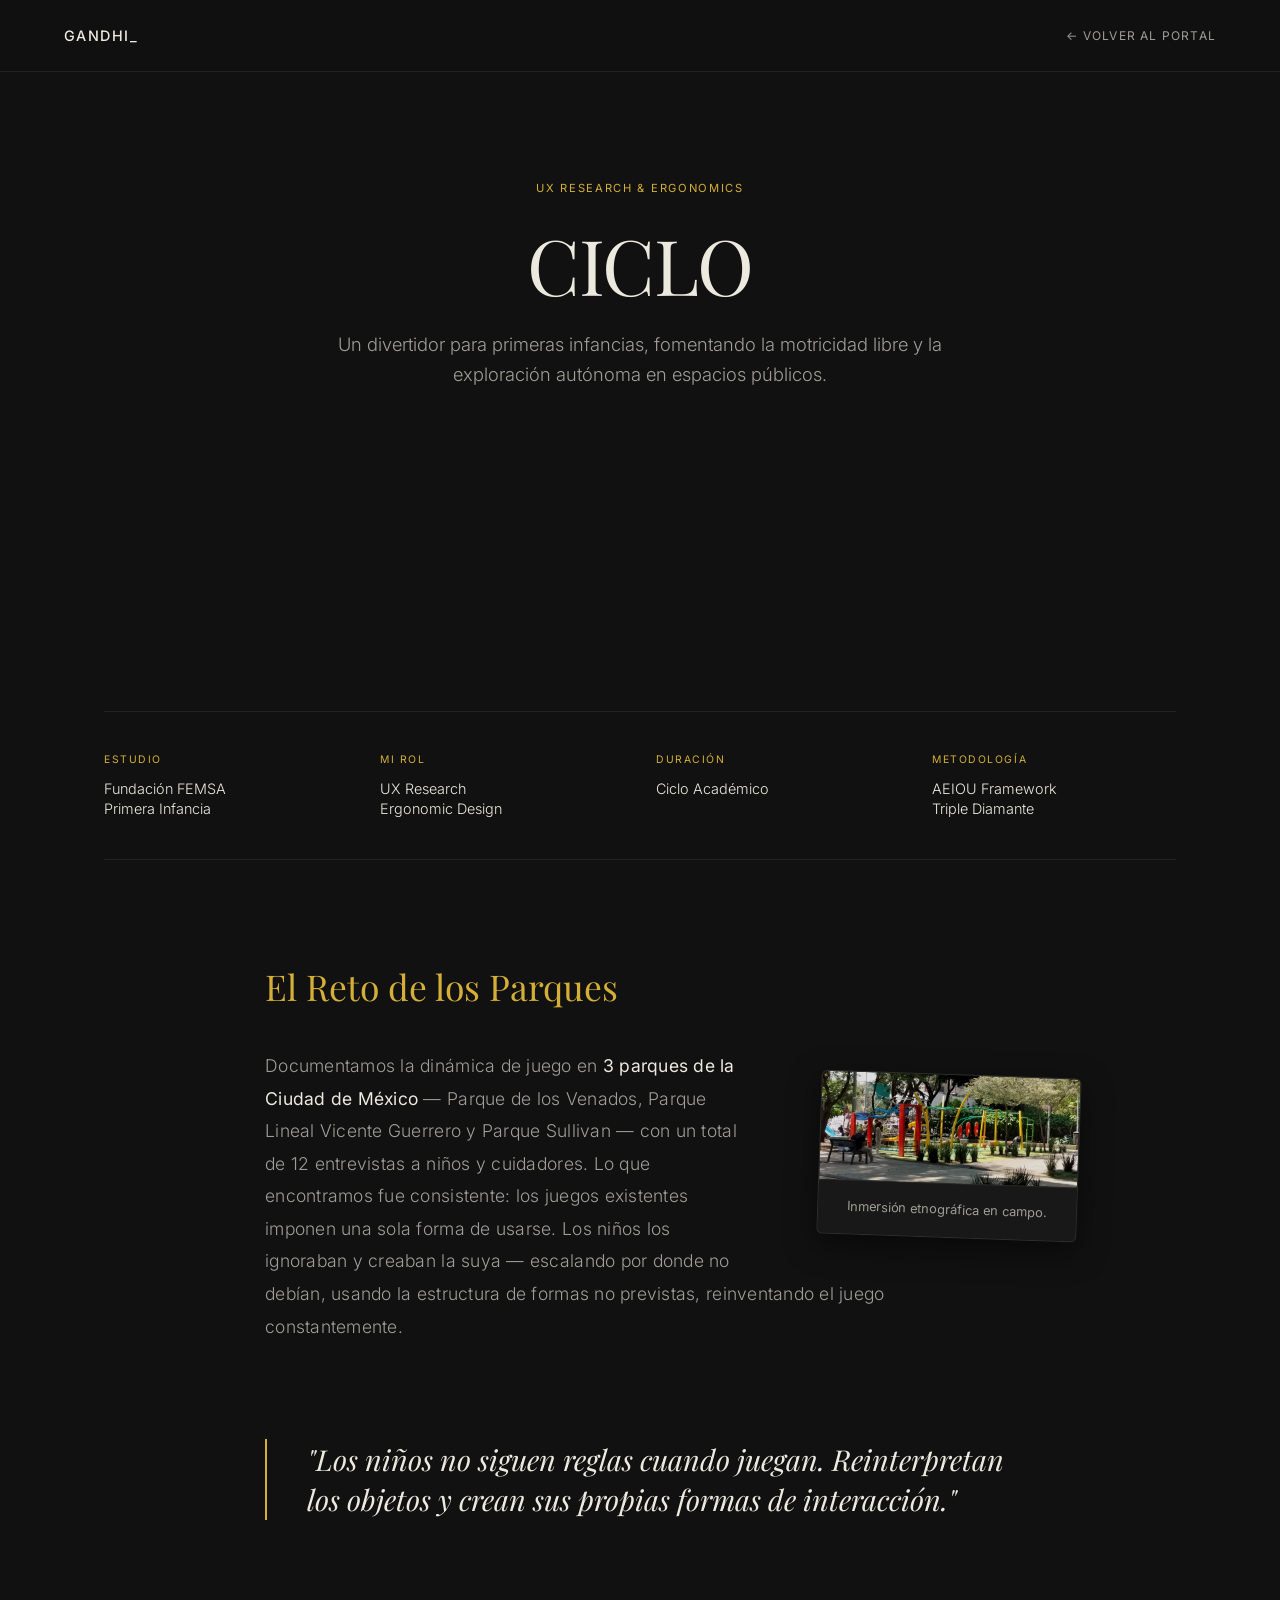
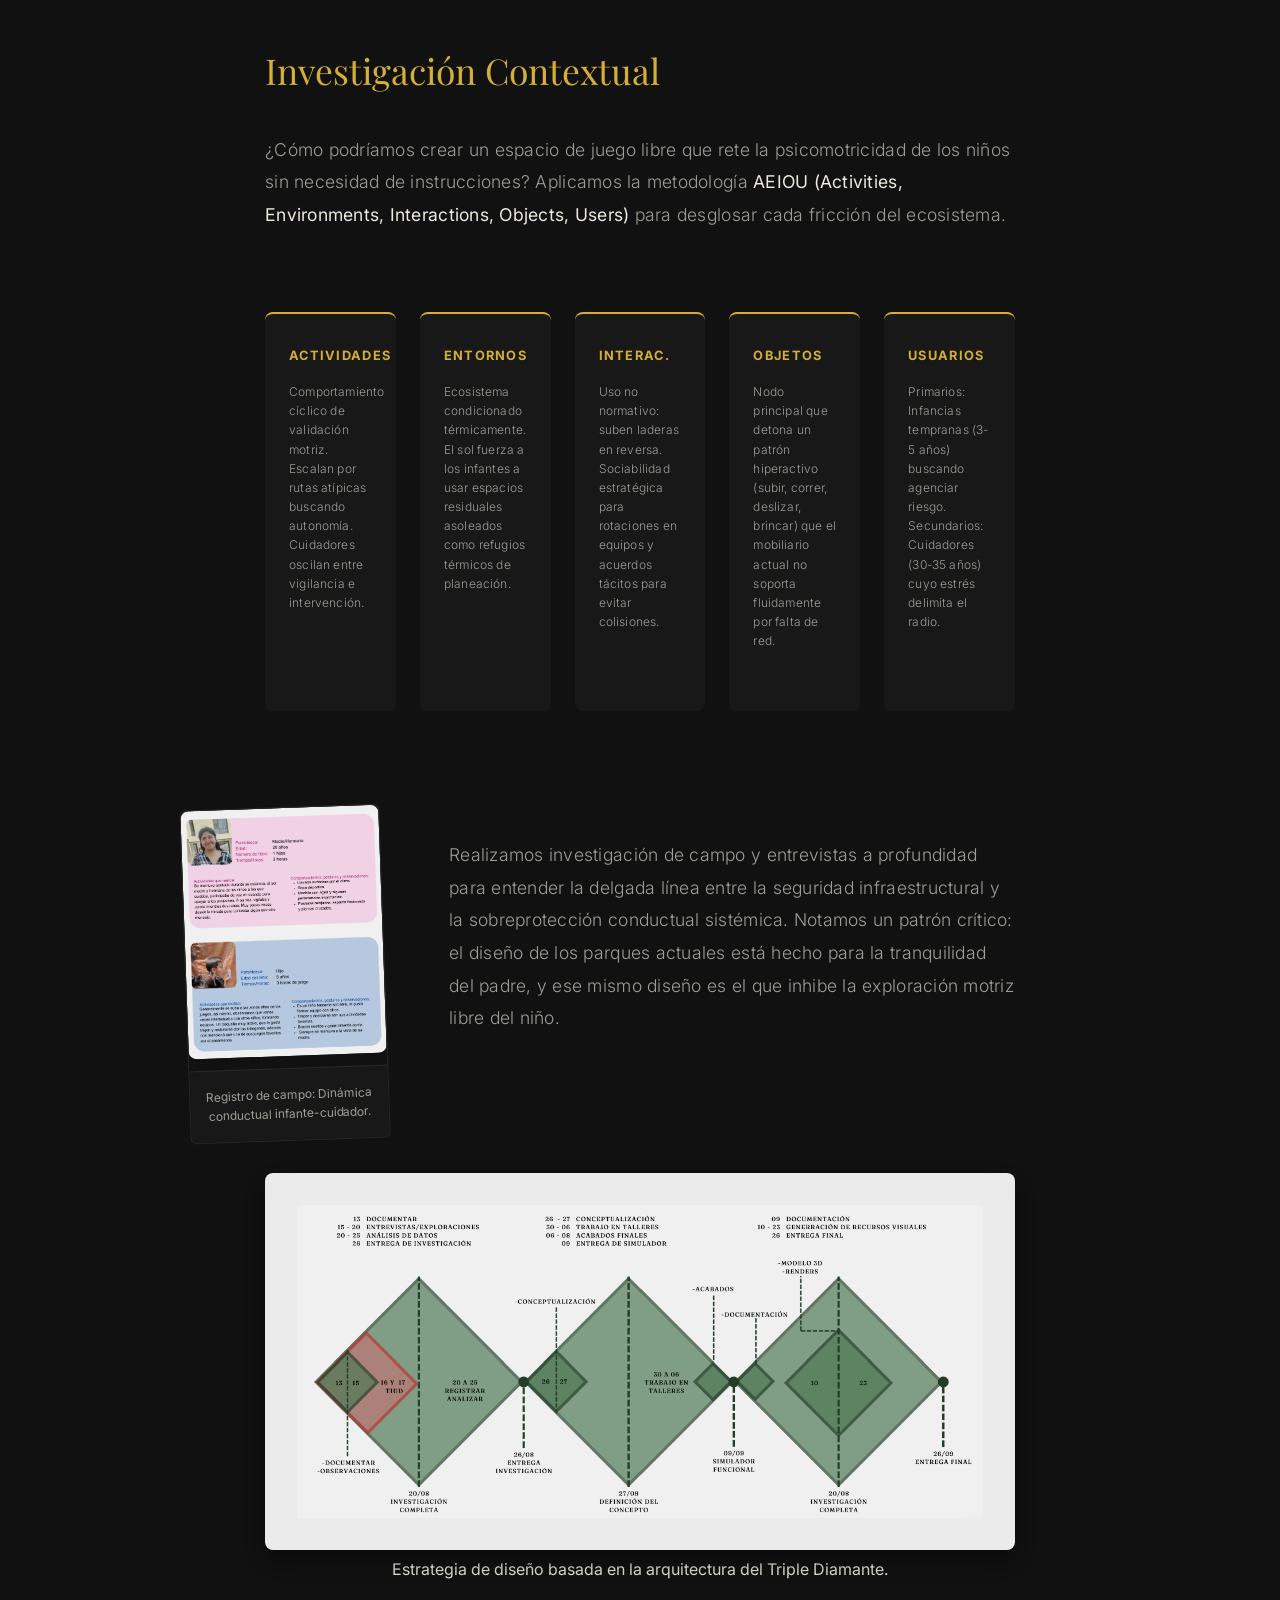
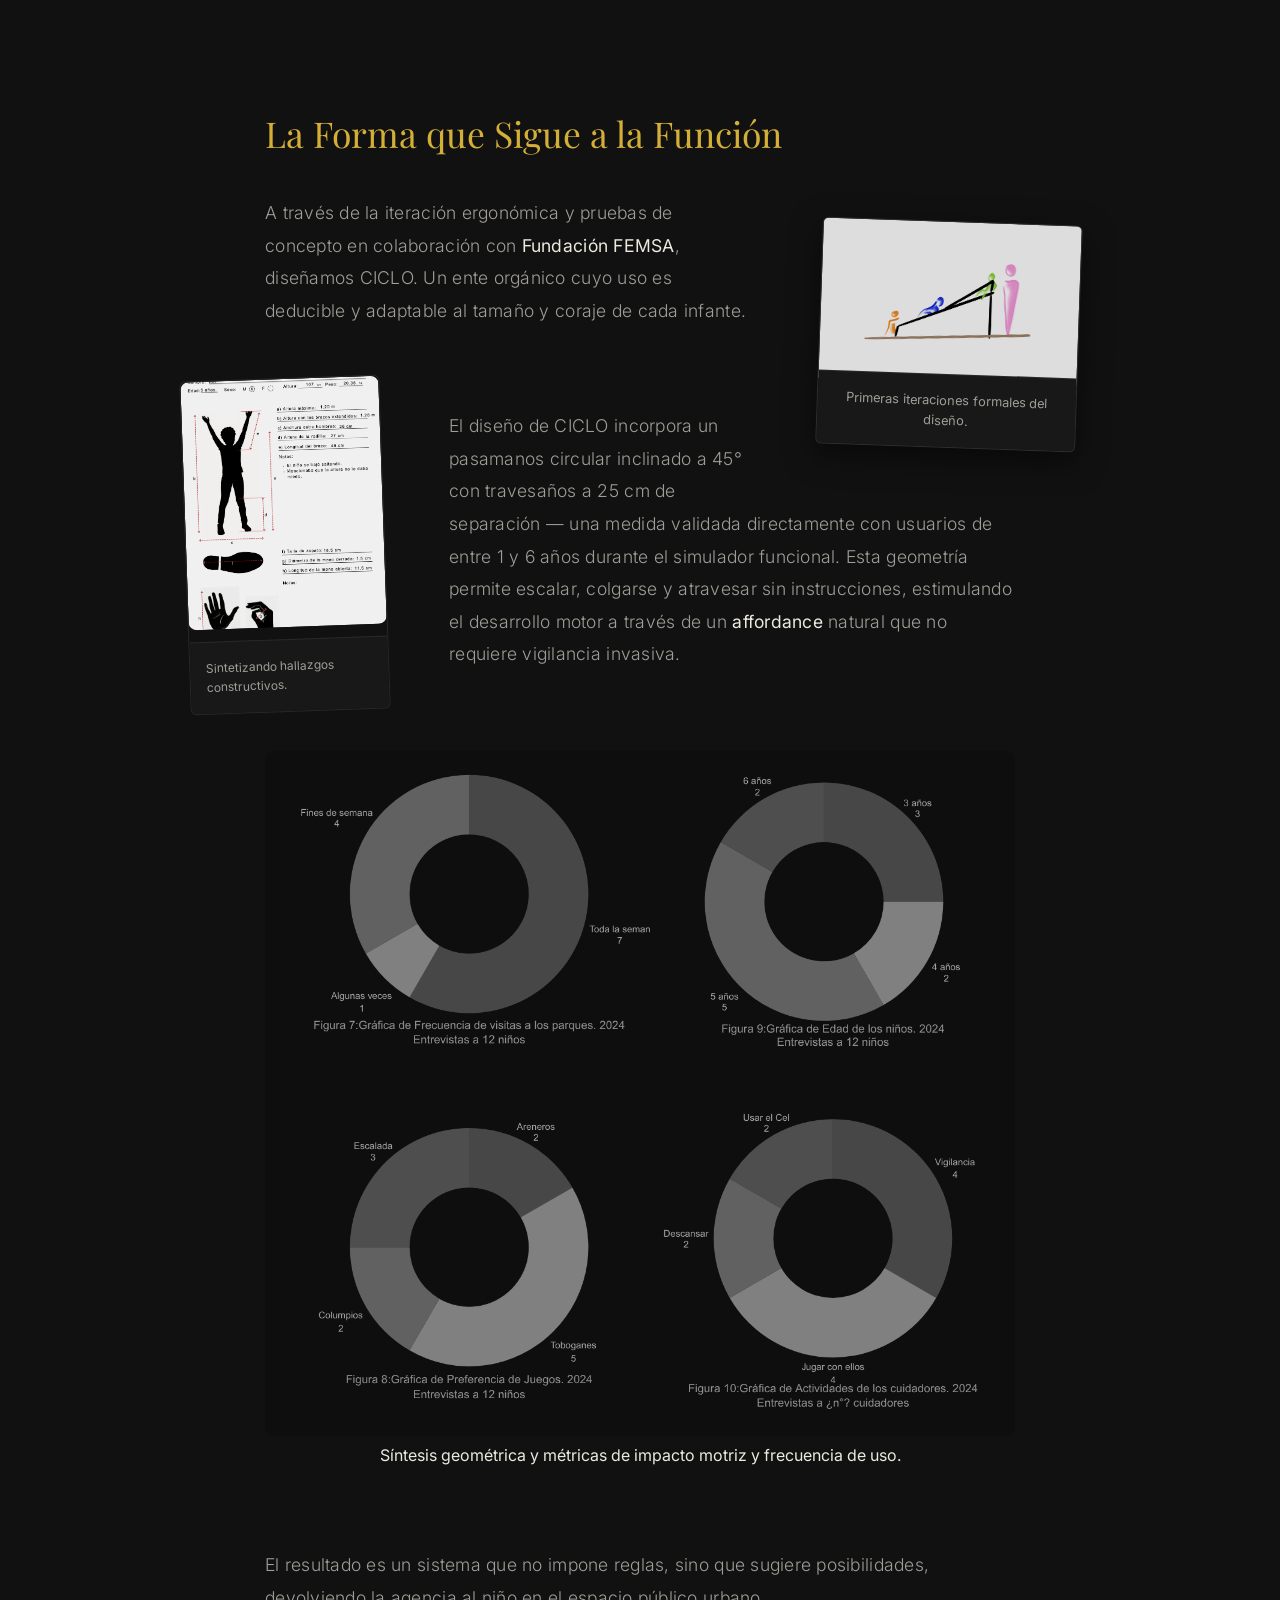
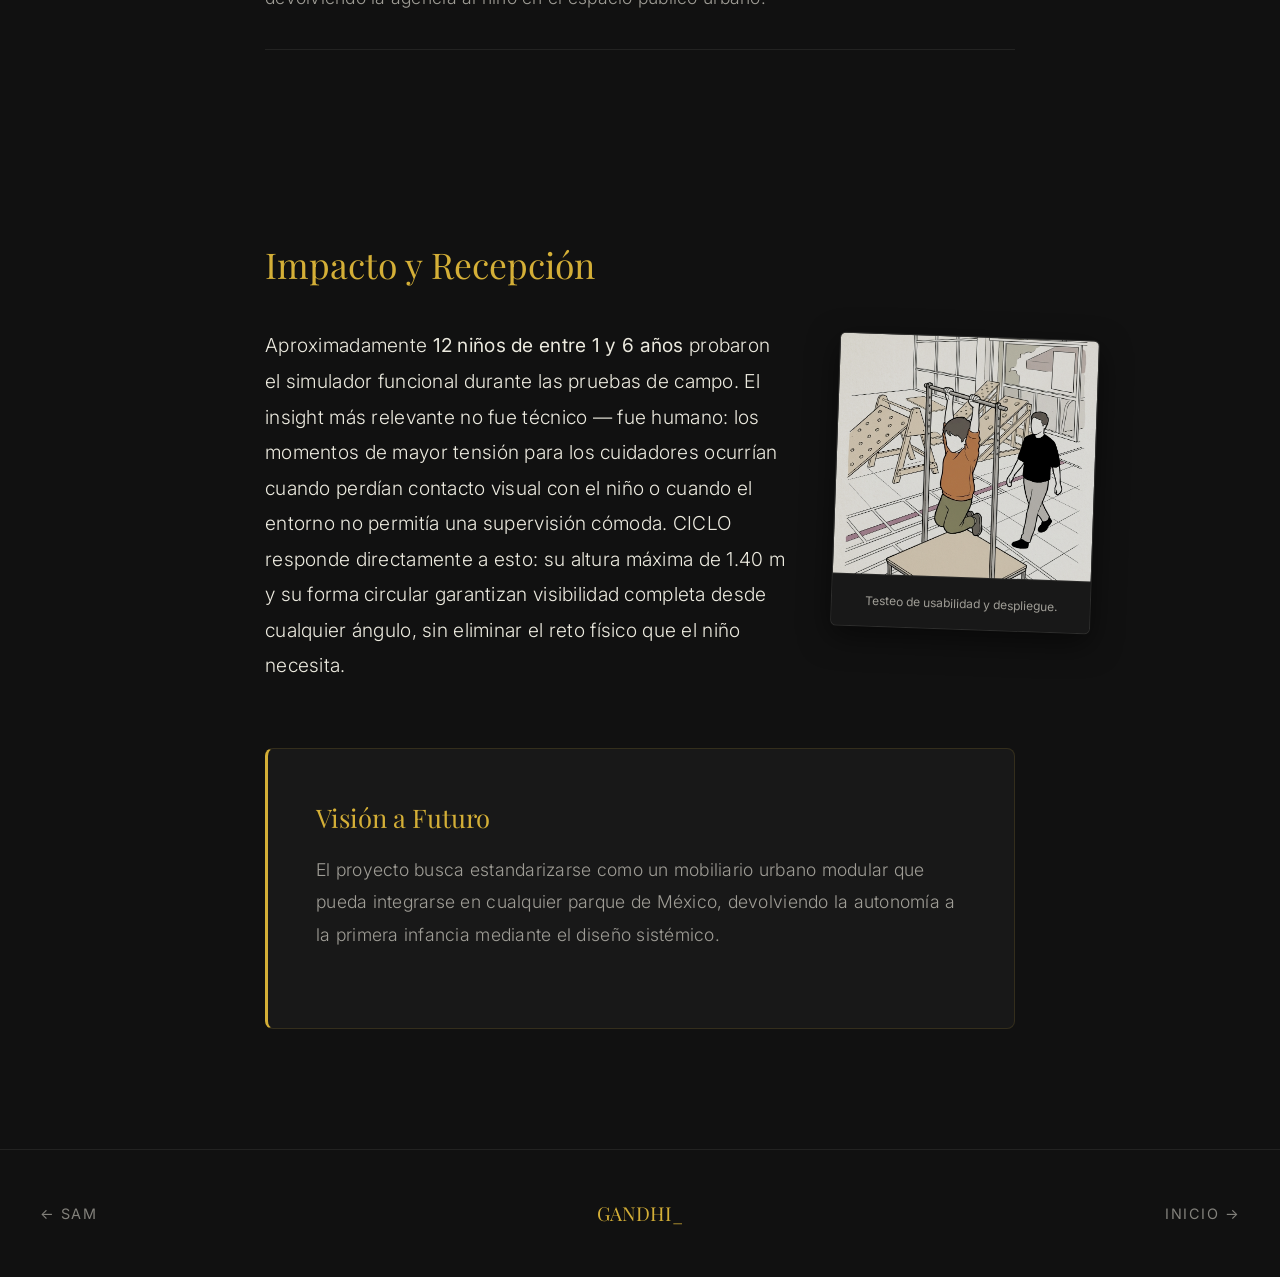
==== commit 8cc08b05: "Add files via upload" ====
--- a/ciclo.html
+++ b/ciclo.html
@@ -266,9 +266,10 @@
   </main>
   
   <footer style="border-top: 1px solid var(--border-delicate); padding: 3rem 1.5rem; background: var(--bg-color);">
-    <div style="max-width: 1200px; margin: 0 auto; display: flex; justify-content: space-between; align-items: center;">
-      <a href="sam.html" style="color: var(--text-muted); text-decoration: none; font-size: 0.9rem; text-transform: uppercase; letter-spacing: 0.1em; transition: color 0.3s; opacity: 0.8;">← SAM</a>
-      <a href="index.html" style="color: var(--text-muted); text-decoration: none; font-size: 0.9rem; text-transform: uppercase; letter-spacing: 0.1em; transition: color 0.3s; opacity: 0.8;">Inicio →</a>
+    <div style="max-width: 1200px; margin: 0 auto; display: flex; justify-content: center; align-items: center; position: relative;">
+      <a href="sam.html" style="position: absolute; left: 0; color: var(--text-muted); text-decoration: none; font-size: 0.9rem; text-transform: uppercase; letter-spacing: 0.1em; transition: color 0.3s; opacity: 0.8;">← SAM</a>
+      <div style="font-family: var(--font-serif); color: var(--accent-gold); font-size: 1.2rem;">GANDHI_</div>
+      <a href="index.html" style="position: absolute; right: 0; color: var(--text-muted); text-decoration: none; font-size: 0.9rem; text-transform: uppercase; letter-spacing: 0.1em; transition: color 0.3s; opacity: 0.8;">Inicio →</a>
     </div>
   </footer>
   <!-- Animaciones lógicas -->
--- a/style.css
+++ b/style.css
@@ -32,6 +32,7 @@
   line-height: 1.6;
   -webkit-font-smoothing: antialiased;
   -moz-osx-font-smoothing: grayscale;
+  overflow-x: hidden; /* Evita expansiones no deseadas en móvil */
 }
 
 /* Typography Utilities */
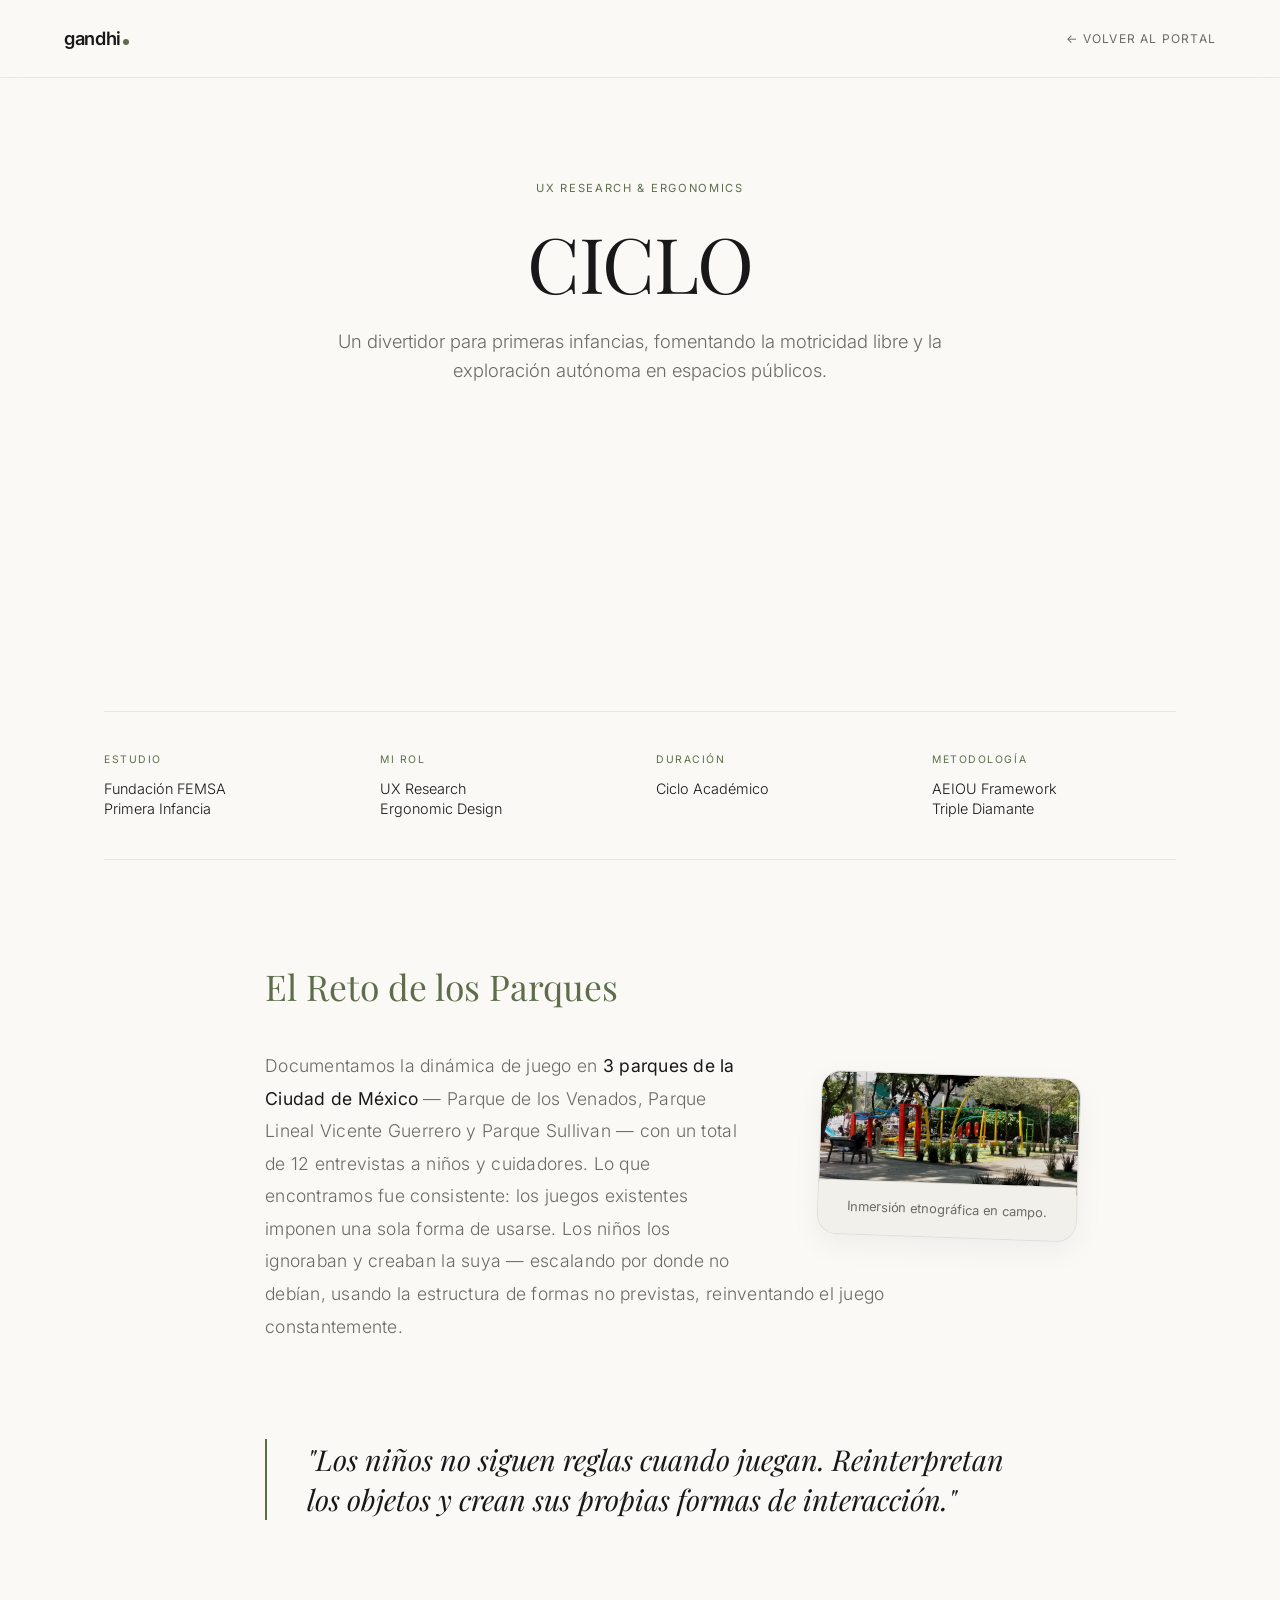
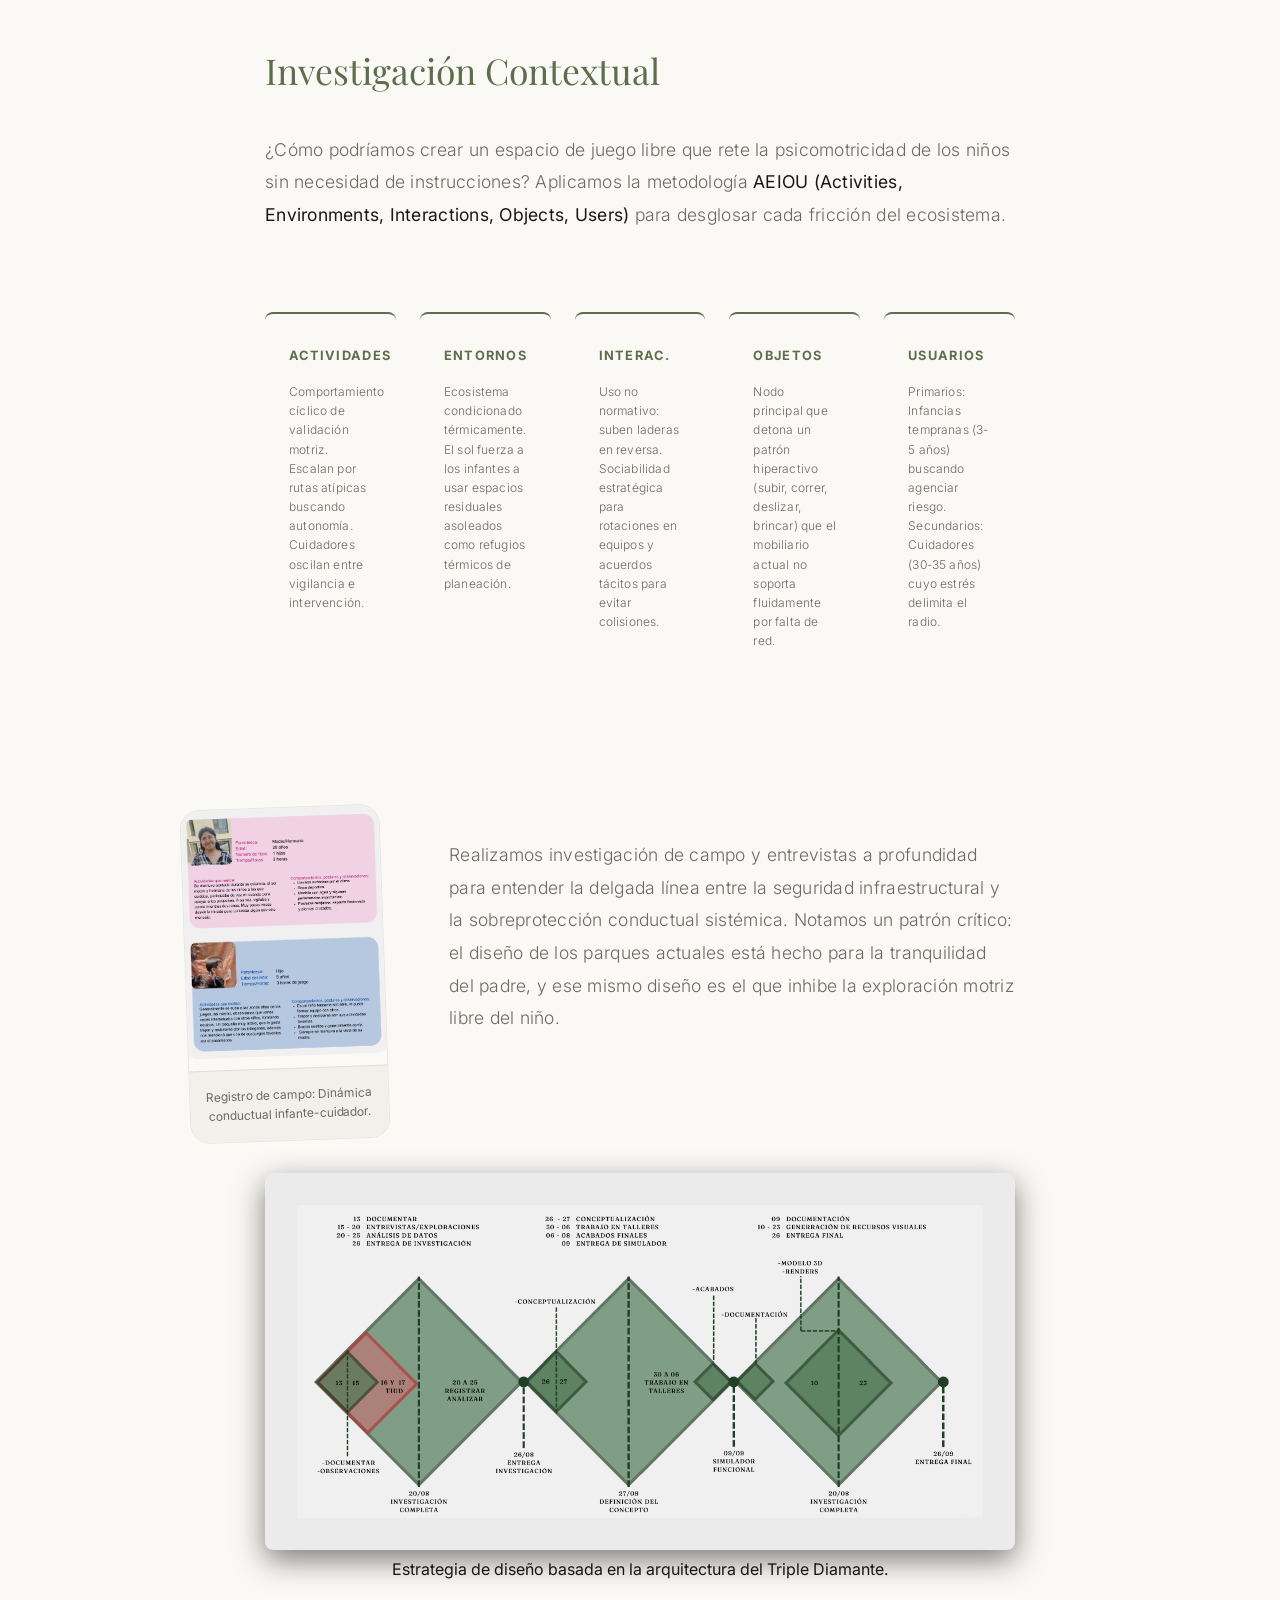
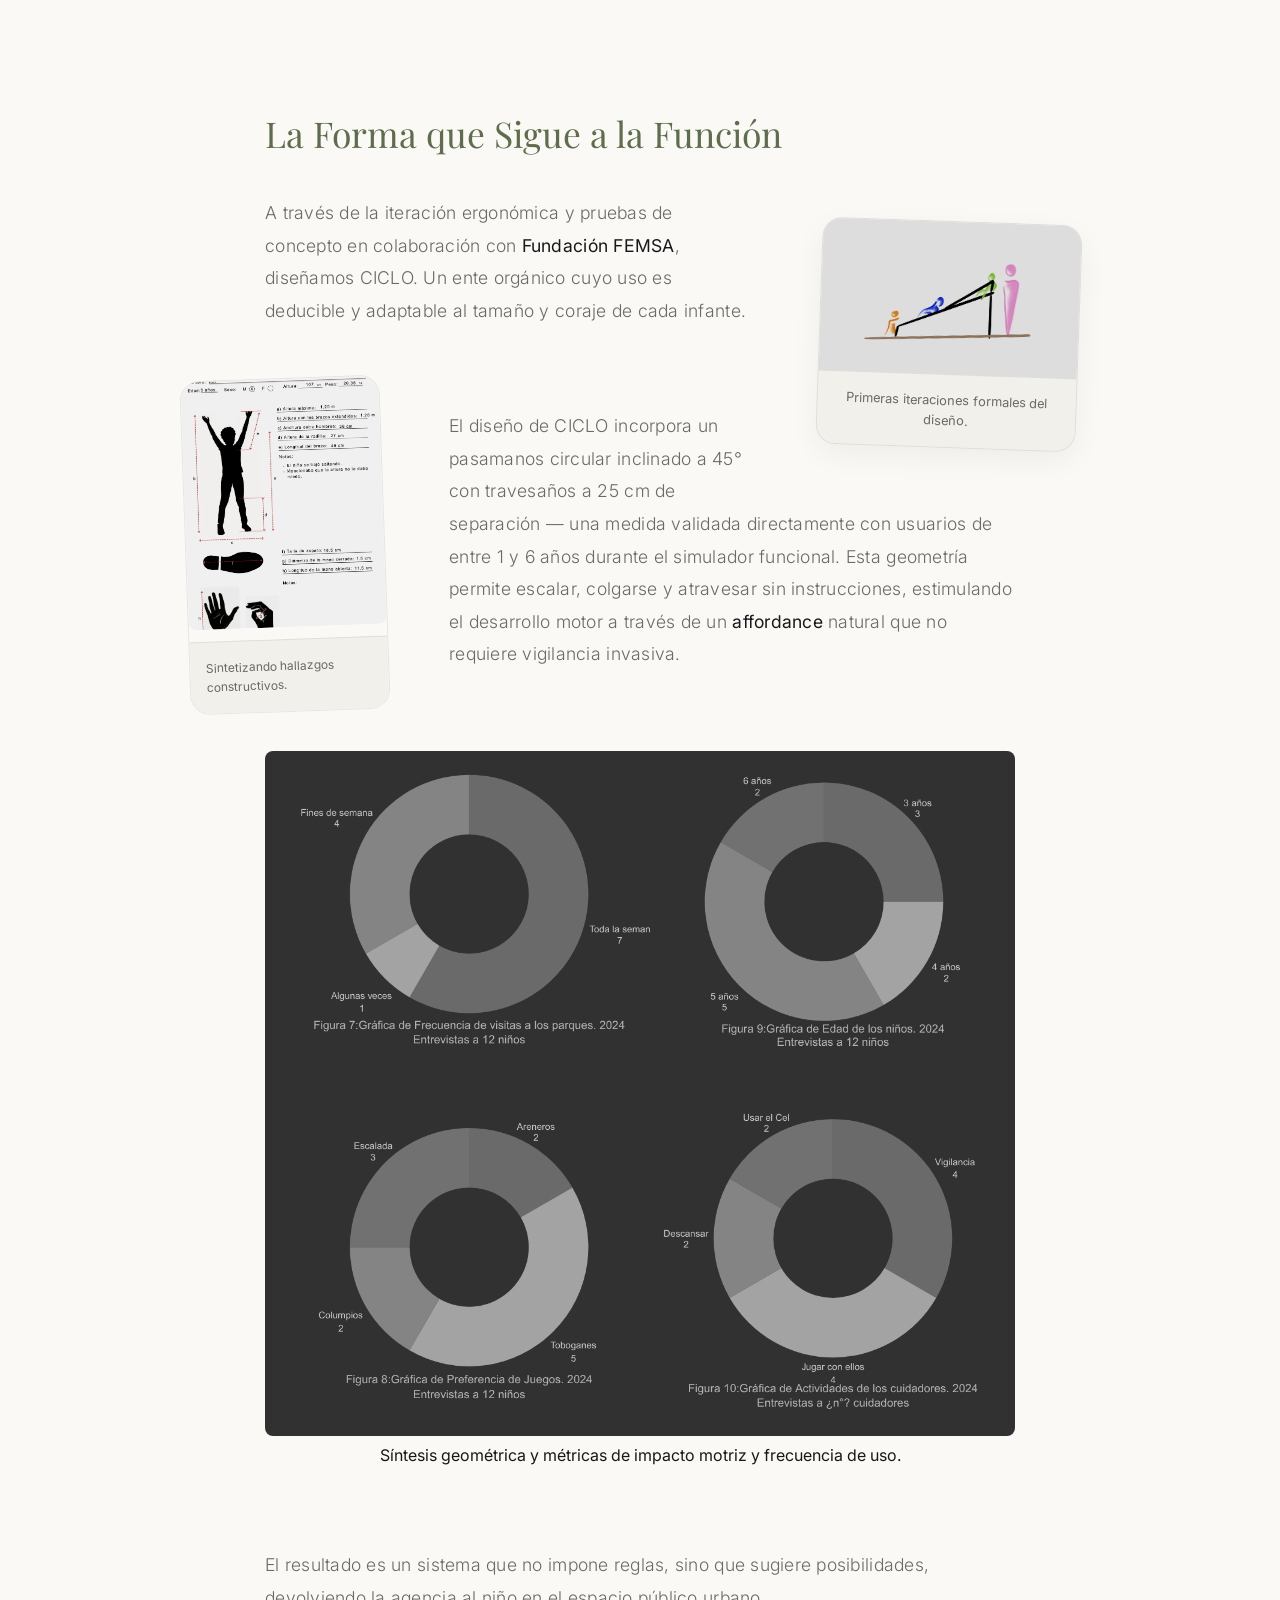
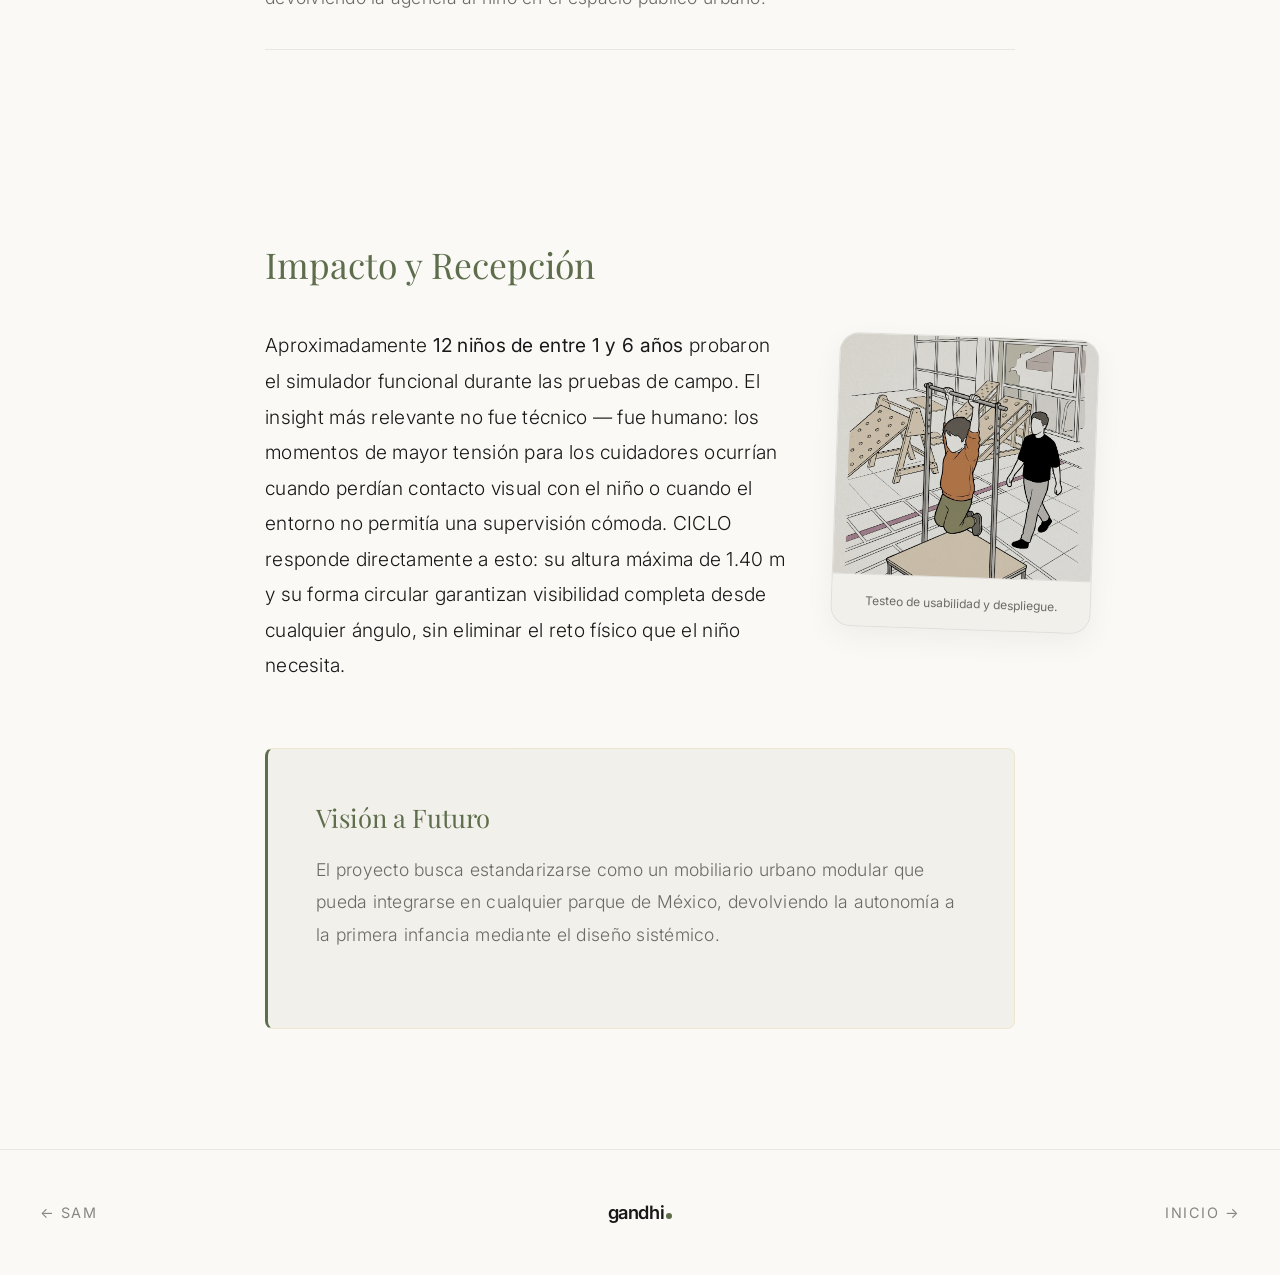
==== commit dea7cc5d: "Add files via upload" ====
--- a/ciclo.html
+++ b/ciclo.html
@@ -3,7 +3,7 @@
 <head>
   <meta charset="UTF-8">
   <meta name="viewport" content="width=device-width, initial-scale=1.0">
-  <link rel="icon" type="image/svg+xml" href="data:image/svg+xml,%3Csvg xmlns='http://www.w3.org/2000/svg' viewBox='0 0 100 100'%3E%3Crect width='100' height='100' fill='%23111111' rx='20'/%3E%3Ctext y='70' x='50' font-family='Georgia, serif' font-size='60' font-weight='bold' fill='%23C1A066' text-anchor='middle'%3EG%3C/text%3E%3C/svg%3E">
+  <link rel="icon" type="image/svg+xml" href="data:image/svg+xml,%3Csvg xmlns='http://www.w3.org/2000/svg' viewBox='0 0 100 100'%3E%3Ctext y='75' x='40' font-family='Arial, sans-serif' font-size='85' font-weight='800' fill='%23181818' text-anchor='middle'%3Eg%3C/text%3E%3Ccircle cx='80' cy='70' r='14' fill='%235E6E4C'/%3E%3C/svg%3E">
   <title>CICLO - Estudio de Caso | Gandhi</title>
   
   <link rel="preconnect" href="https://fonts.googleapis.com">
@@ -20,7 +20,7 @@
       top: 0; width: 100%; z-index: 1000;
       padding: 1.5rem 4rem;
       display: flex; justify-content: space-between; align-items: center;
-      background: rgba(17, 17, 17, 0.60); backdrop-filter: blur(16px); -webkit-backdrop-filter: blur(16px);
+      background: rgba(250, 249, 246, 0.60); backdrop-filter: blur(16px); -webkit-backdrop-filter: blur(16px);
       border-bottom: 1px solid var(--border-delicate);
       transition: all 0.3s ease;
     }
@@ -136,7 +136,7 @@
 </head>
 <body>
   <nav class="case-nav">
-    <a href="index.html" class="logo">GANDHI_</a>
+    <a href="index.html" class="logo">gandhi<span class="logo-dot"></span></a>
     <ul style="list-style:none; margin:0; padding:0;">
       <li><a href="index.html#proyectos" class="btn-back">&larr; VOLVER AL PORTAL</a></li>
     </ul>
@@ -268,7 +268,7 @@
   <footer style="border-top: 1px solid var(--border-delicate); padding: 3rem 1.5rem; background: var(--bg-color);">
     <div style="max-width: 1200px; margin: 0 auto; display: flex; justify-content: center; align-items: center; position: relative;">
       <a href="sam.html" style="position: absolute; left: 0; color: var(--text-muted); text-decoration: none; font-size: 0.9rem; text-transform: uppercase; letter-spacing: 0.1em; transition: color 0.3s; opacity: 0.8;">← SAM</a>
-      <div style="font-family: var(--font-serif); color: var(--accent-gold); font-size: 1.2rem;">GANDHI_</div>
+      <div class="logo">gandhi<span class="logo-dot"></span></div>
       <a href="index.html" style="position: absolute; right: 0; color: var(--text-muted); text-decoration: none; font-size: 0.9rem; text-transform: uppercase; letter-spacing: 0.1em; transition: color 0.3s; opacity: 0.8;">Inicio →</a>
     </div>
   </footer>
--- a/style.css
+++ b/style.css
@@ -1,14 +1,14 @@
 :root {
-  /* Editorial Dark/Old Money Palette */
-  --bg-color: #111111; /* Grafito suave (Otro tono sugerido) para relajación visual */
-  --bg-card: #181818;  /* Contraste orgánico muy bajo para tarjetas */
-  --bg-nav: rgba(10, 10, 10, 0.60); /* Translucidez ajustada al nuevo fondo */
+  /* Editorial Light / Wabi Sabi Palette */
+  --bg-color: #FAF9F6; /* Alabastro / Off-White más puro y fresco */
+  --bg-card:  #F2F0EB; /* Contraste ligerísimo para tarjetas (Alabastro en sombra) */
+  --bg-nav: rgba(250, 249, 246, 0.60); 
   
-  --text-main: #ECEADF; /* Alabaster / Antique White */
-  --text-muted: #9F9D96; /* Soft warm grey */
-  --accent-gold: #D4AF37; /* Muted Champagne Gold */
+  --text-main: #181818; /* Charcoal Black Puro */
+  --text-muted: #6B6A65; /* Gris cálido de lectura */
+  --accent-gold: #5E6E4C; /* Verde Medio / Oliva */
   
-  --border-delicate: rgba(236, 234, 223, 0.08);
+  --border-delicate: rgba(24, 24, 24, 0.08); /* Borde negro sutil */
 
   /* Typography */
   --font-serif: 'Playfair Display', serif;
@@ -38,9 +38,9 @@
 /* Typography Utilities */
 .serif-title {
   font-family: var(--font-serif);
-  font-size: clamp(2.2rem, 4.5vw, 3.8rem); /* Texto más recatado y sutil */
+  font-size: clamp(2rem, 3.8vw, 3.2rem); /* Título más pequeño y sobrio */
   font-weight: 400;
-  line-height: 1.1;
+  line-height: 1.05;
   letter-spacing: -0.02em;
 }
 
@@ -84,10 +84,11 @@
   display: flex;
   justify-content: space-between;
   align-items: center;
-  background: rgba(10, 10, 10, 0.35); /* Transparencia incrementada radicalmente */
-  backdrop-filter: blur(16px); /* Aumentamos el blur para que no se pierda la legibilidad */
-  -webkit-backdrop-filter: blur(12px);
-  border-bottom: 1px solid var(--border-delicate);
+  background: rgba(250, 249, 246, 0.35); /* Transparente sobre alabastro */
+  backdrop-filter: blur(24px) saturate(130%); 
+  -webkit-backdrop-filter: blur(24px) saturate(130%);
+  border-bottom: 1px solid rgba(0, 0, 0, 0.03); 
+  box-shadow: 0 4px 30px rgba(0, 0, 0, 0.03); /* Sombra súper sutil en light mode */
   z-index: 1000;
   transition: all 0.3s ease;
 }
@@ -95,9 +96,21 @@
 .logo {
   text-decoration: none;
   color: var(--text-main);
-  font-weight: 500;
-  letter-spacing: 0.1em;
-  font-size: 0.9rem;
+  font-family: var(--font-sans);
+  font-weight: 600; /* Peso un poco más fuerte para que se sostenga bien en lowercase */
+  letter-spacing: -0.02em; /* Kerning cerrado tipo agencia tech */
+  font-size: 1.15rem; /* Un poco más grande para compensar la falta de mayúsculas */
+  display: flex;
+  align-items: baseline;
+  gap: 2px;
+}
+
+.logo-dot {
+  display: inline-block;
+  width: 6px;
+  height: 6px;
+  background-color: var(--accent-gold); /* Verde Oliva */
+  border-radius: 50%; /* Círculo perfecto */
 }
 
 .nav-links {
@@ -131,8 +144,9 @@
 }
 
 .nav-cta:hover {
-  background: var(--text-main);
-  color: var(--bg-color) !important;
+  border-color: var(--accent-gold);
+  background: var(--accent-gold);
+  color: #FFFFFF !important;
 }
 
 /* Mobile Menu Toggle */
@@ -160,10 +174,10 @@
 /* Hero */
 .hero {
   position: relative;
-  overflow: hidden;
+  overflow: visible; /* Permitimos que las partículas "salgan" de la sección si es necesario */
   height: 100vh;
   display: flex;
-  align-items: flex-end; /* Baja todo el contenido (texto e imagen) a la base de la pantalla */
+  align-items: flex-end; /* Baja todo el contenido a la base de la pantalla */
   justify-content: space-between;
   gap: 4rem;
 }
@@ -175,7 +189,7 @@
   max-width: 600px;
   position: relative;
   z-index: 2;
-  padding-bottom: 6rem; /* Margen para despregar el texto del piso */
+  padding-bottom: 22vh; /* Empujado hacia arriba dramáticamente para dejar respirar a la foto */
 }
 
 .hero-desc {
@@ -200,7 +214,6 @@
   object-fit: cover;
   object-position: bottom center; /* La base de la imagen al ras del contenedor */
   border-radius: 4px;
-  box-shadow: -20px 20px 60px rgba(0,0,0,0.8); /* Sombra dramática para exagerar la luz */
 }
 
 .glow-effect {
@@ -212,8 +225,9 @@
   display: inline-flex;
   align-items: center;
   gap: 1rem;
-  padding: 1rem 2rem;
+  padding: 1.1rem 2.2rem;
   border: 1px solid var(--border-delicate);
+  border-radius: 100px; /* Forma de píldora extrema */
   background: transparent;
   color: var(--text-main);
   text-decoration: none;
@@ -224,7 +238,8 @@
 
 .btn-elegant:hover {
   border-color: var(--accent-gold);
-  background: rgba(212, 175, 55, 0.05); /* very soft gold */
+  background: var(--accent-gold); /* Relleno oliva al hover */
+  color: #FFFFFF; /* Texto blanco sobre oliva */
 }
 
 .btn-elegant .arrow {
@@ -253,6 +268,26 @@
   padding: 1rem;
 }
 
+/* Portrait Image Styles & Cinematic Animation */
+.portrait-real {
+  position: absolute;
+  top: 0;
+  left: 0;
+  width: 100%;
+  height: 100%;
+  object-fit: contain;
+  border-radius: 0;
+  display: block;
+  mix-blend-mode: multiply; /* CRÍTICO: Multiply para oscurecer sobre hueso */
+  z-index: 1; 
+  pointer-events: auto; 
+}
+
+@keyframes portraitBreathe {
+  0% { transform: scale(1); filter: contrast(1) brightness(1); }
+  100% { transform: scale(1.03); filter: contrast(1.05) brightness(0.95); }
+}
+
 /* Projects */
 .section-header {
   margin-bottom: 4rem;
@@ -276,7 +311,7 @@
   color: inherit;
   background: var(--bg-card);
   border: 1px solid var(--border-delicate);
-  border-radius: 8px; /* Esquinas sutilmente redondeadas */
+  border-radius: 20px; /* Esquinas súper redondeadas */
   padding: 1.5rem;
   transition: all 0.5s cubic-bezier(0.16, 1, 0.3, 1);
   display: flex;
@@ -285,8 +320,8 @@
 
 .card:hover {
   transform: translateY(-8px);
-  border-color: rgba(236, 234, 223, 0.2);
-  box-shadow: 0 20px 40px rgba(0, 0, 0, 0.4);
+  border-color: var(--accent-gold); /* UX: Iluminamos el borde en Oliva, clarísimo affordance de interacción */
+  box-shadow: 0 24px 48px rgba(0, 0, 0, 0.06); /* Sombra elegante, ultra difusa, no plana ni pesada */
 }
 
 .card-featured {
@@ -346,16 +381,17 @@
 
 .tags {
   display: flex;
+  flex-wrap: wrap; /* CRÍTICO: Permite que las etiquetas se apilen si no caben en la pantalla de celular */
   gap: 0.5rem;
 }
 
 .tag {
-  font-size: 0.7rem;
-  padding: 4px 12px;
-  background-color: #2a2a2a;
-  color: #9F9D96;
-  border-radius: 20px;
-  border: none;
+  font-size: 0.70rem;
+  padding: 0.3rem 0.8rem;
+  background-color: rgba(24, 24, 24, 0.05); /* Tono mínimo en light mode */
+  color: var(--text-muted);
+  border-radius: 100px; /* Forma de Píldora */
+  border: 1px solid var(--border-delicate);
 }
 
 /* About me */
@@ -369,7 +405,7 @@
 .sobre-mi-image {
   aspect-ratio: 3/4;
   overflow: hidden;
-  border-radius: 4px;
+  border-radius: 20px; /* Bordes redondos marcados */
 }
 
 .sobre-mi-image img {
@@ -415,9 +451,10 @@
 
 .serif-quote {
   font-family: var(--font-serif);
-  font-size: clamp(2.5rem, 5vw, 4.5rem);
+  font-size: clamp(2rem, 4vw, 3.5rem); /* Reducción táctica del tamaño de fuente */
   font-weight: 400;
   z-index: 10;
+  margin-top: 9rem; /* Hundimos la frase aún más para acercarla al halo superior de la órbita */
 }
 
 .quote-author {
@@ -429,10 +466,10 @@
 
 .orbit {
   position: absolute;
-  top: 50%; 
+  top: 120%;  /* Círculo profundamente enterrado hacia abajo */
   left: 50%;
-  width: 700px; /* Tamaño equilibrado, radio de 350px */
-  height: 700px;
+  width: 1000px; /* Tamaño expandido, radio de 500px */
+  height: 1000px;
   transform: translate(-50%, -50%);
   border-radius: 50%;
   border: none; /* Quitamos la línea punteada para dar el efecto etéreo */
@@ -462,19 +499,19 @@
   animation: counter-rotate 60s linear infinite;
 }
 
-/* Position texts around circle (radio 350px) */
-.icon-1 { transform: rotate(0deg) translate(350px) rotate(0deg); }
-.icon-2 { transform: rotate(30deg) translate(350px) rotate(-30deg); }
-.icon-3 { transform: rotate(60deg) translate(350px) rotate(-60deg); }
-.icon-4 { transform: rotate(90deg) translate(350px) rotate(-90deg); }
-.icon-5 { transform: rotate(120deg) translate(350px) rotate(-120deg); }
-.icon-6 { transform: rotate(150deg) translate(350px) rotate(-150deg); }
-.icon-7 { transform: rotate(180deg) translate(350px) rotate(-180deg); }
-.icon-8 { transform: rotate(210deg) translate(350px) rotate(-210deg); }
-.icon-9 { transform: rotate(240deg) translate(350px) rotate(-240deg); }
-.icon-10 { transform: rotate(270deg) translate(350px) rotate(-270deg); }
-.icon-11 { transform: rotate(300deg) translate(350px) rotate(-300deg); }
-.icon-12 { transform: rotate(330deg) translate(350px) rotate(-330deg); }
+/* Position texts around circle (radio 500px) */
+.icon-1 { transform: rotate(0deg) translate(500px) rotate(0deg); }
+.icon-2 { transform: rotate(30deg) translate(500px) rotate(-30deg); }
+.icon-3 { transform: rotate(60deg) translate(500px) rotate(-60deg); }
+.icon-4 { transform: rotate(90deg) translate(500px) rotate(-90deg); }
+.icon-5 { transform: rotate(120deg) translate(500px) rotate(-120deg); }
+.icon-6 { transform: rotate(150deg) translate(500px) rotate(-150deg); }
+.icon-7 { transform: rotate(180deg) translate(500px) rotate(-180deg); }
+.icon-8 { transform: rotate(210deg) translate(500px) rotate(-210deg); }
+.icon-9 { transform: rotate(240deg) translate(500px) rotate(-240deg); }
+.icon-10 { transform: rotate(270deg) translate(500px) rotate(-270deg); }
+.icon-11 { transform: rotate(300deg) translate(500px) rotate(-300deg); }
+.icon-12 { transform: rotate(330deg) translate(500px) rotate(-330deg); }
 
 @keyframes rotate {
   100% { transform: translate(-50%, -50%) rotate(360deg); }
@@ -546,13 +583,15 @@
 
 /* Responsive */
 @media (max-width: 900px) {
-  .hero { flex-direction: column; justify-content: flex-start; text-align: left; gap: 3rem; }
-  .hero-content { max-width: 100%; }
-  .hero-image { max-width: 100%; width: 100%; }
+  .hero { flex-direction: column; justify-content: flex-start; align-items: flex-start; text-align: left; gap: 2rem; padding-top: 100px; }
+  .hero-content { margin: 0; width: 100%; }
+  .hero-image { max-width: 220px; margin: 0; width: 100%; display: block; align-self: flex-start; }
   .grid { grid-template-columns: 1fr; }
   .card-featured { flex-direction: column; }
   .card-featured .card-image, .card-featured .card-content { width: 100%; }
-  .sobre-mi-inner { grid-template-columns: 1fr; gap: 3rem; }
+  .sobre-mi-inner { grid-template-columns: 1fr; gap: 3rem; text-align: left; justify-items: flex-start; }
+  .sobre-mi-content { margin: 0; width: 100%; }
+  .sobre-mi-image { max-width: 220px; margin: 0; width: 100%; display: block; align-self: flex-start; }
   .orbital-section { overflow: hidden; padding: 100px 0; }
   .orbit { width: 220px; height: 220px; top: 50%; } /* Radios a 110px en móvil */
   .software-icon { font-size: 0.65rem; }
@@ -569,11 +608,11 @@
   .icon-11 { transform: rotate(300deg) translate(130px) rotate(-300deg); }
   .icon-12 { transform: rotate(330deg) translate(130px) rotate(-330deg); }
   
-  footer { padding: 3rem 1.5rem; }
+  footer { padding: 3rem 2rem; }
   .footer-inner { flex-direction: column; gap: 2rem; text-align: center; justify-content: center; }
   .footer-links { flex-wrap: wrap; justify-content: center; gap: 1.5rem; }
-  .section-padding { padding: 80px 1.5rem 50px 1.5rem; }
-  .glass-nav { padding: 1rem 1.5rem; }
+  .section-padding { padding: 100px 2rem 60px 2rem; }
+  .glass-nav { padding: 1rem 2rem; }
 }
 
 .sobre-mi-tags {
@@ -655,11 +694,11 @@
 /* Article Images */
 .article-image {
   margin: 3.5rem auto; 
-  border-radius: 6px;
+  border-radius: 20px; /* Bordes redondeados modernos */
   overflow: hidden;
-  border: 1px solid rgba(236, 234, 223, 0.1);
+  border: 1px solid var(--border-delicate);
   max-width: 260px; /* Fotos mucho más pequeñas, puramente apoyo visual */
-  box-shadow: 0 10px 30px rgba(0,0,0,0.5); 
+  box-shadow: 0 10px 30px rgba(0,0,0,0.05); /* Sombra súper sutil clear */
   transition: transform 0.6s cubic-bezier(0.16, 1, 0.3, 1);
   position: relative;
   z-index: 10;
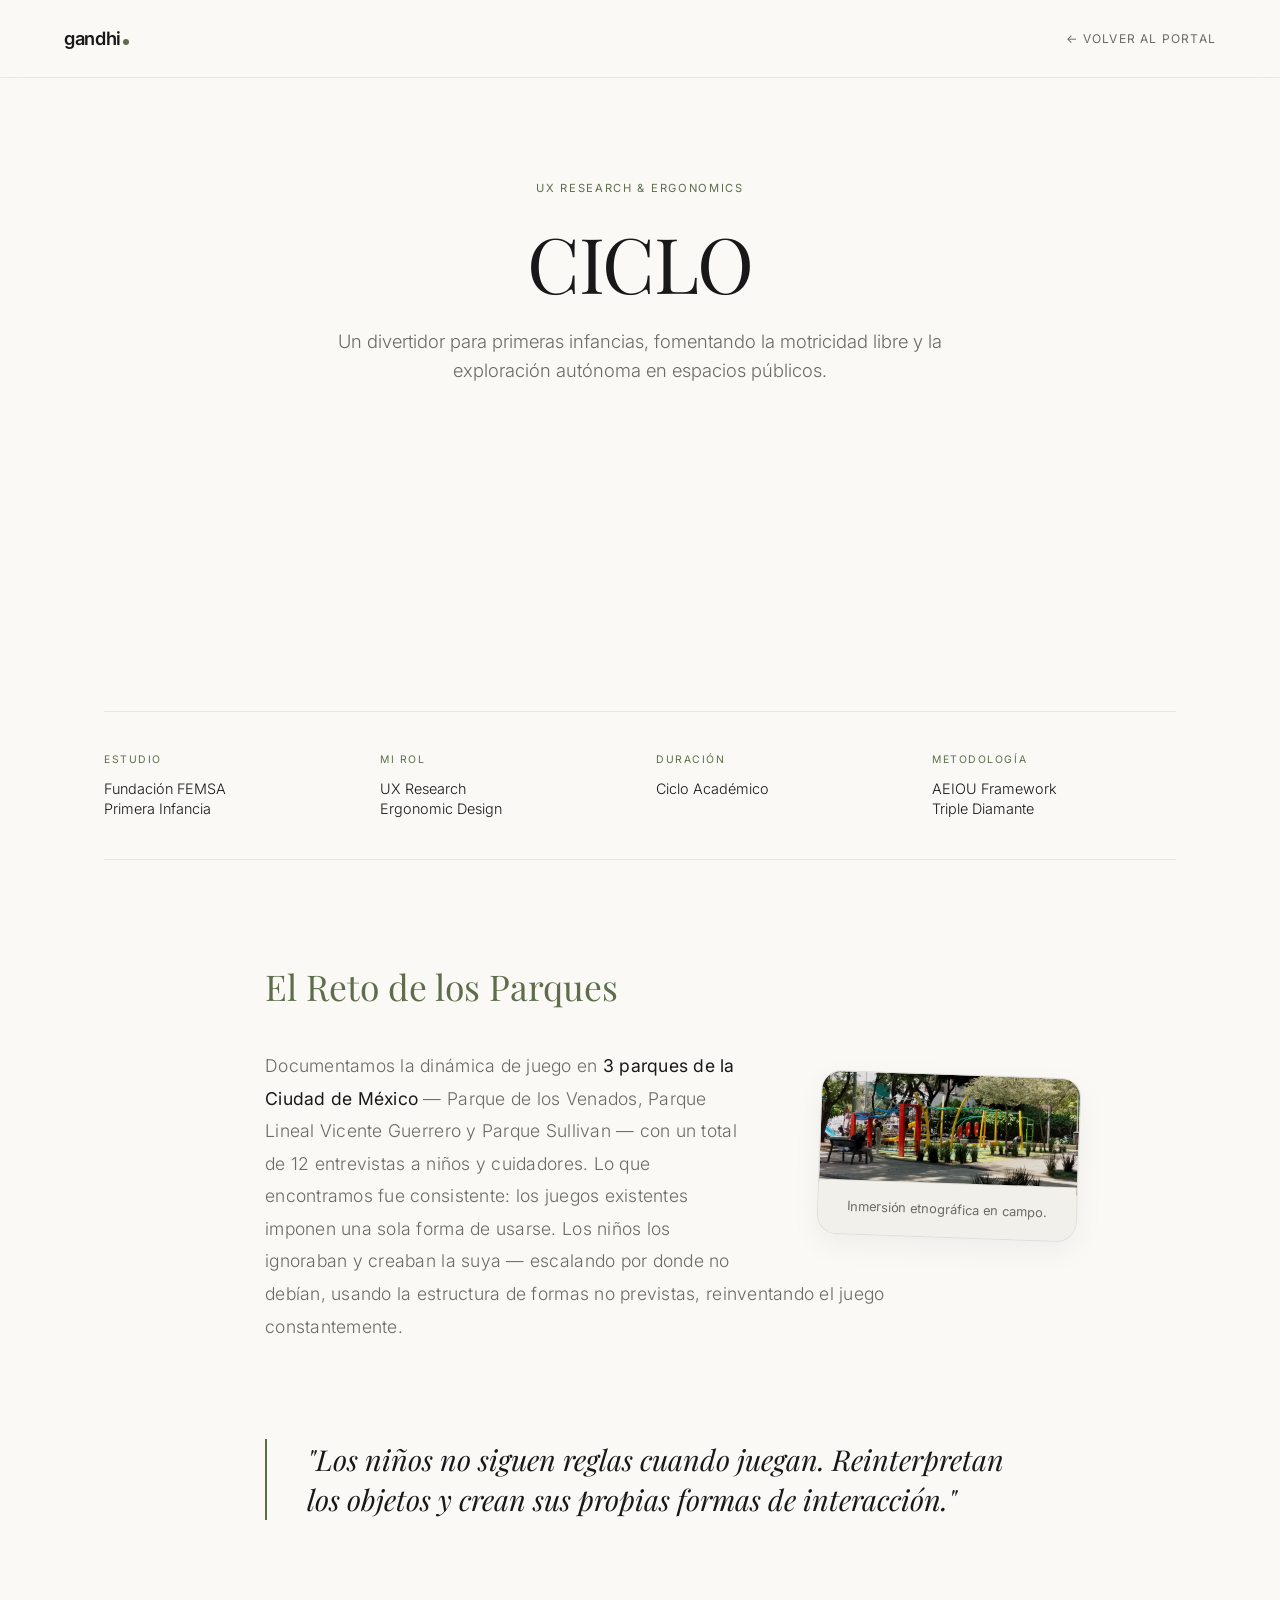
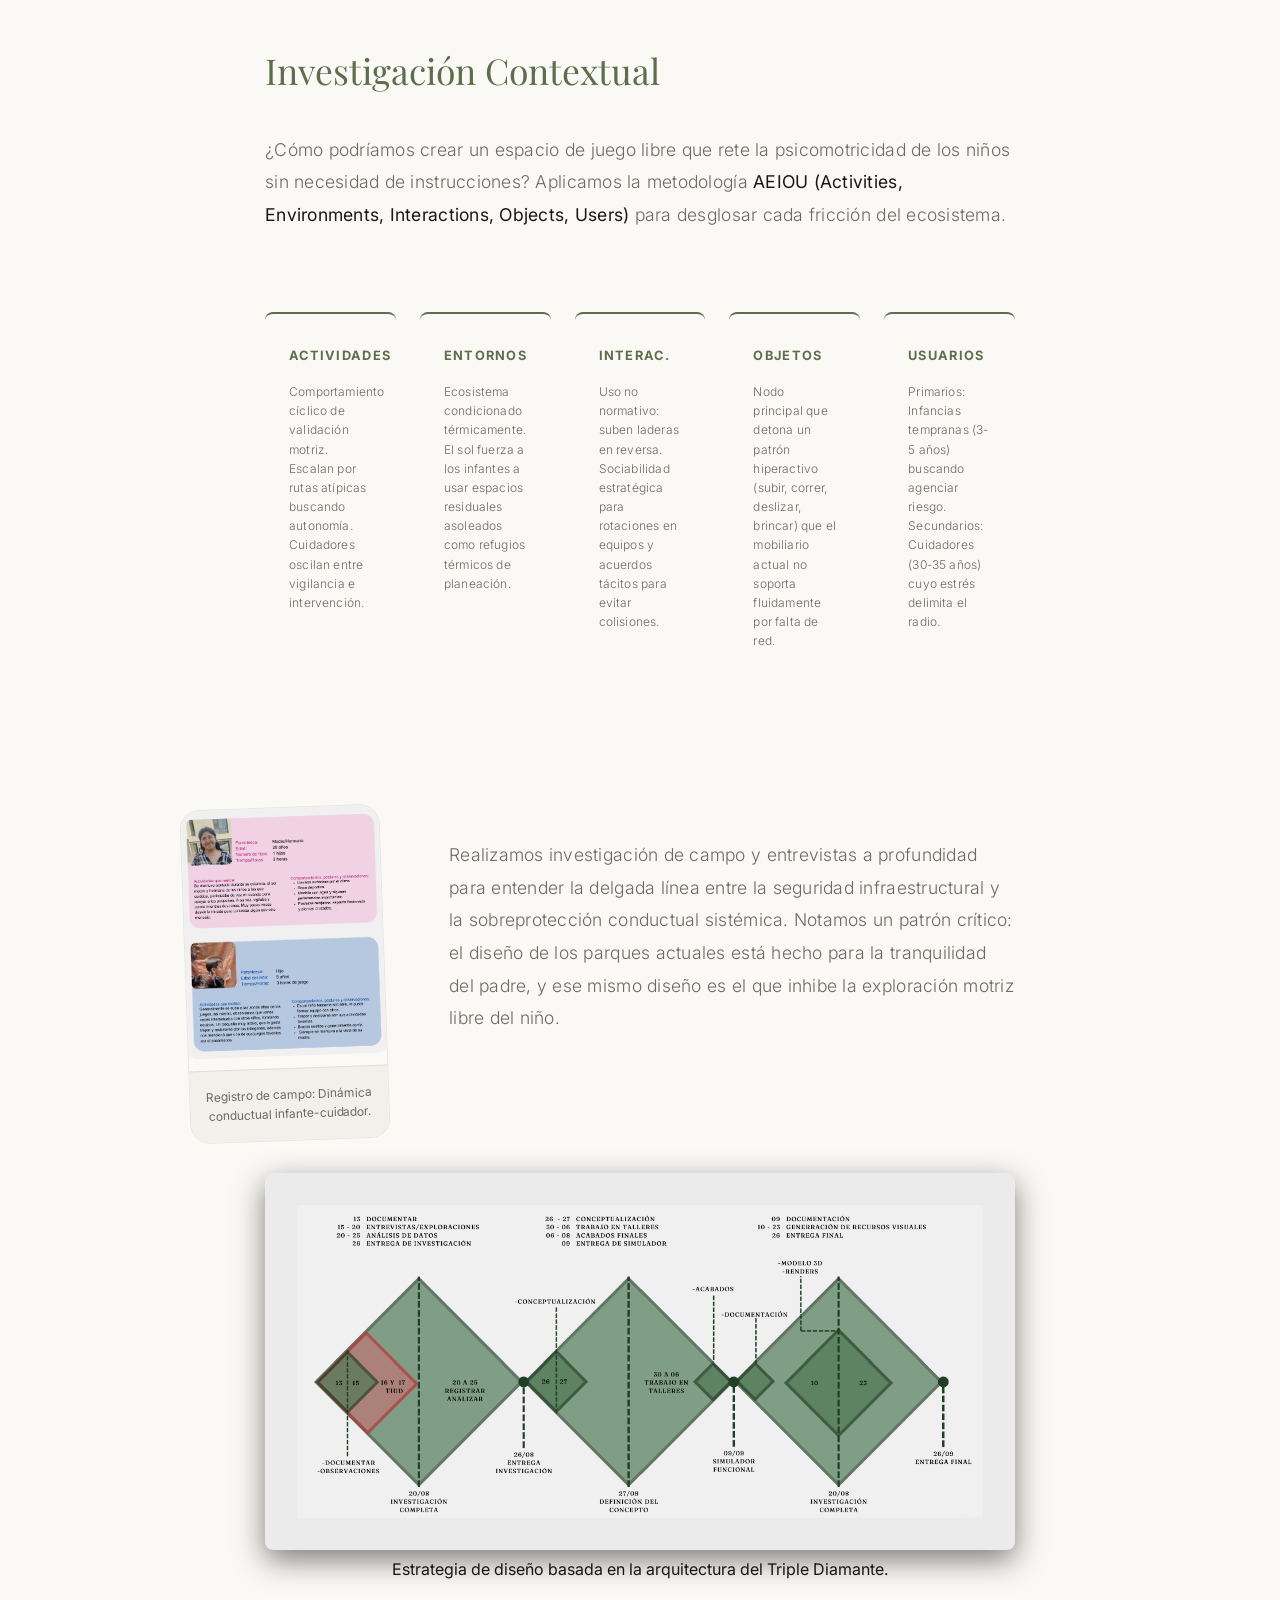
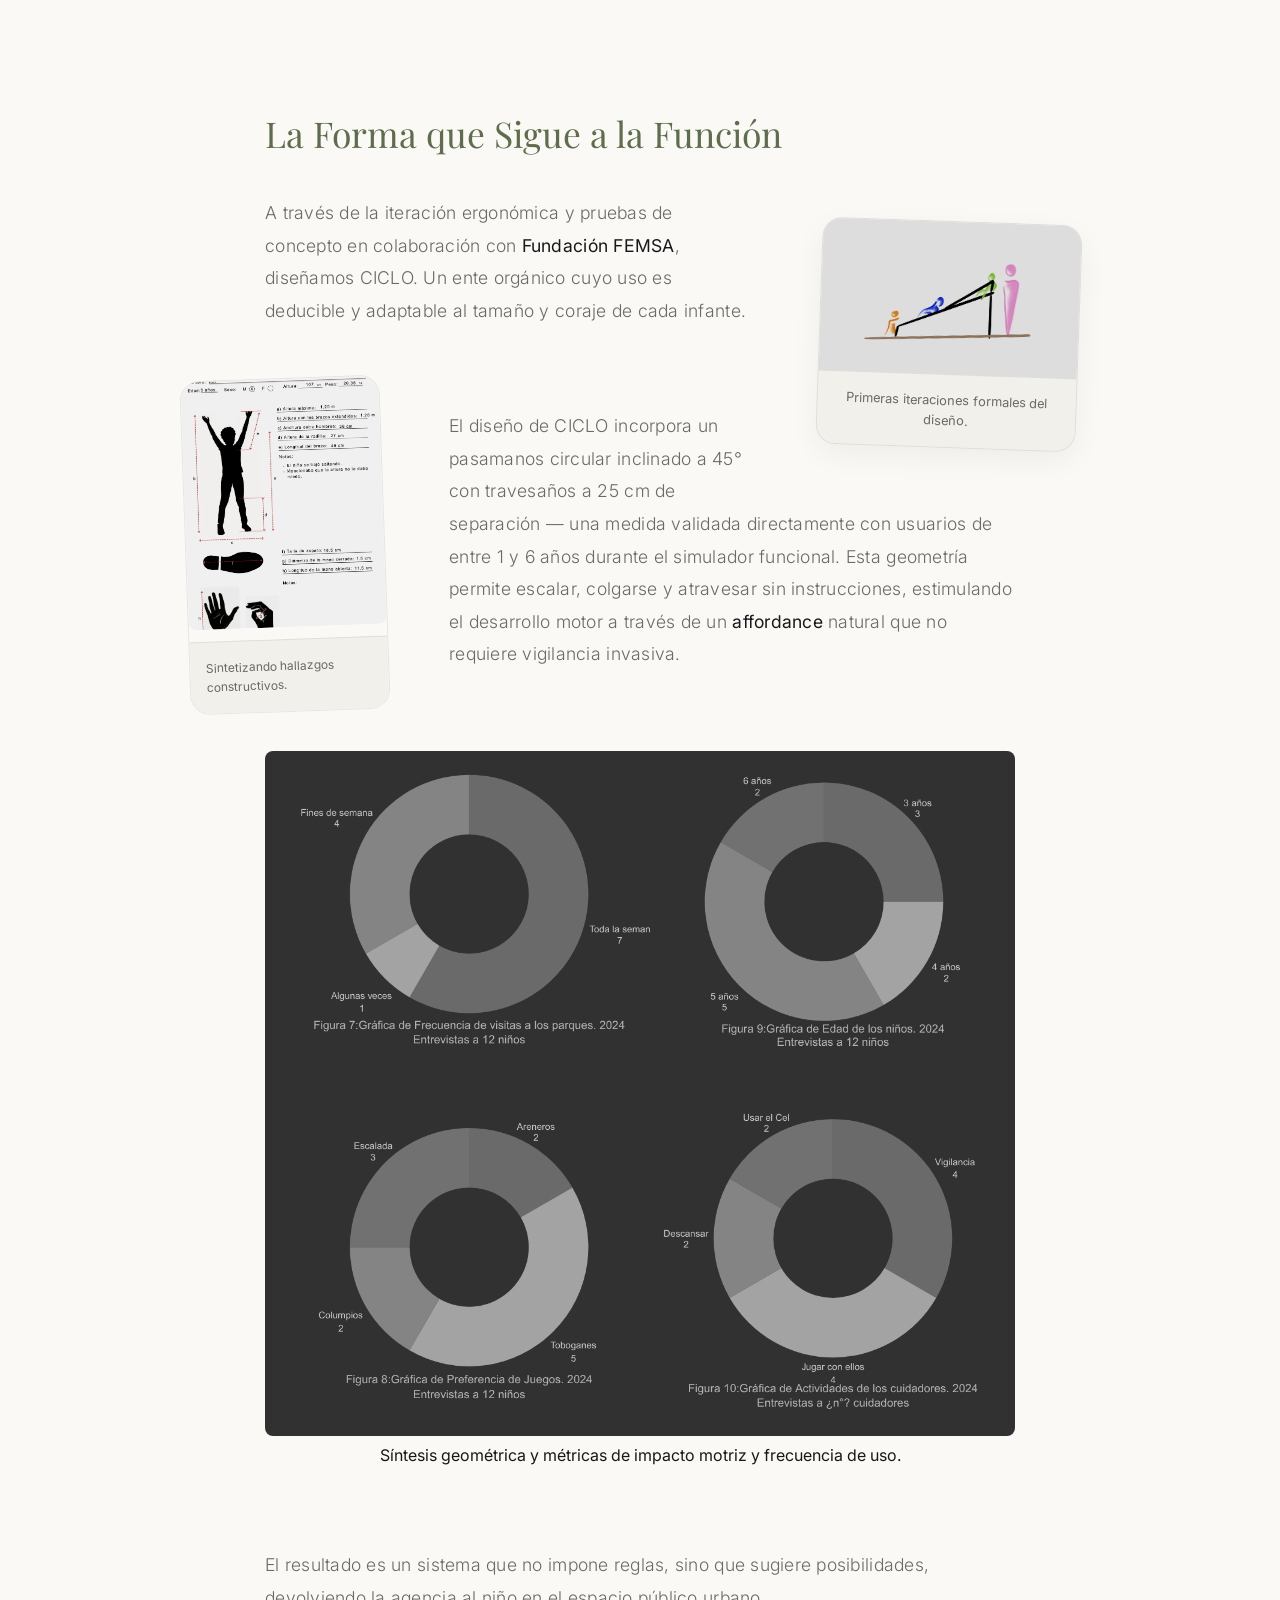
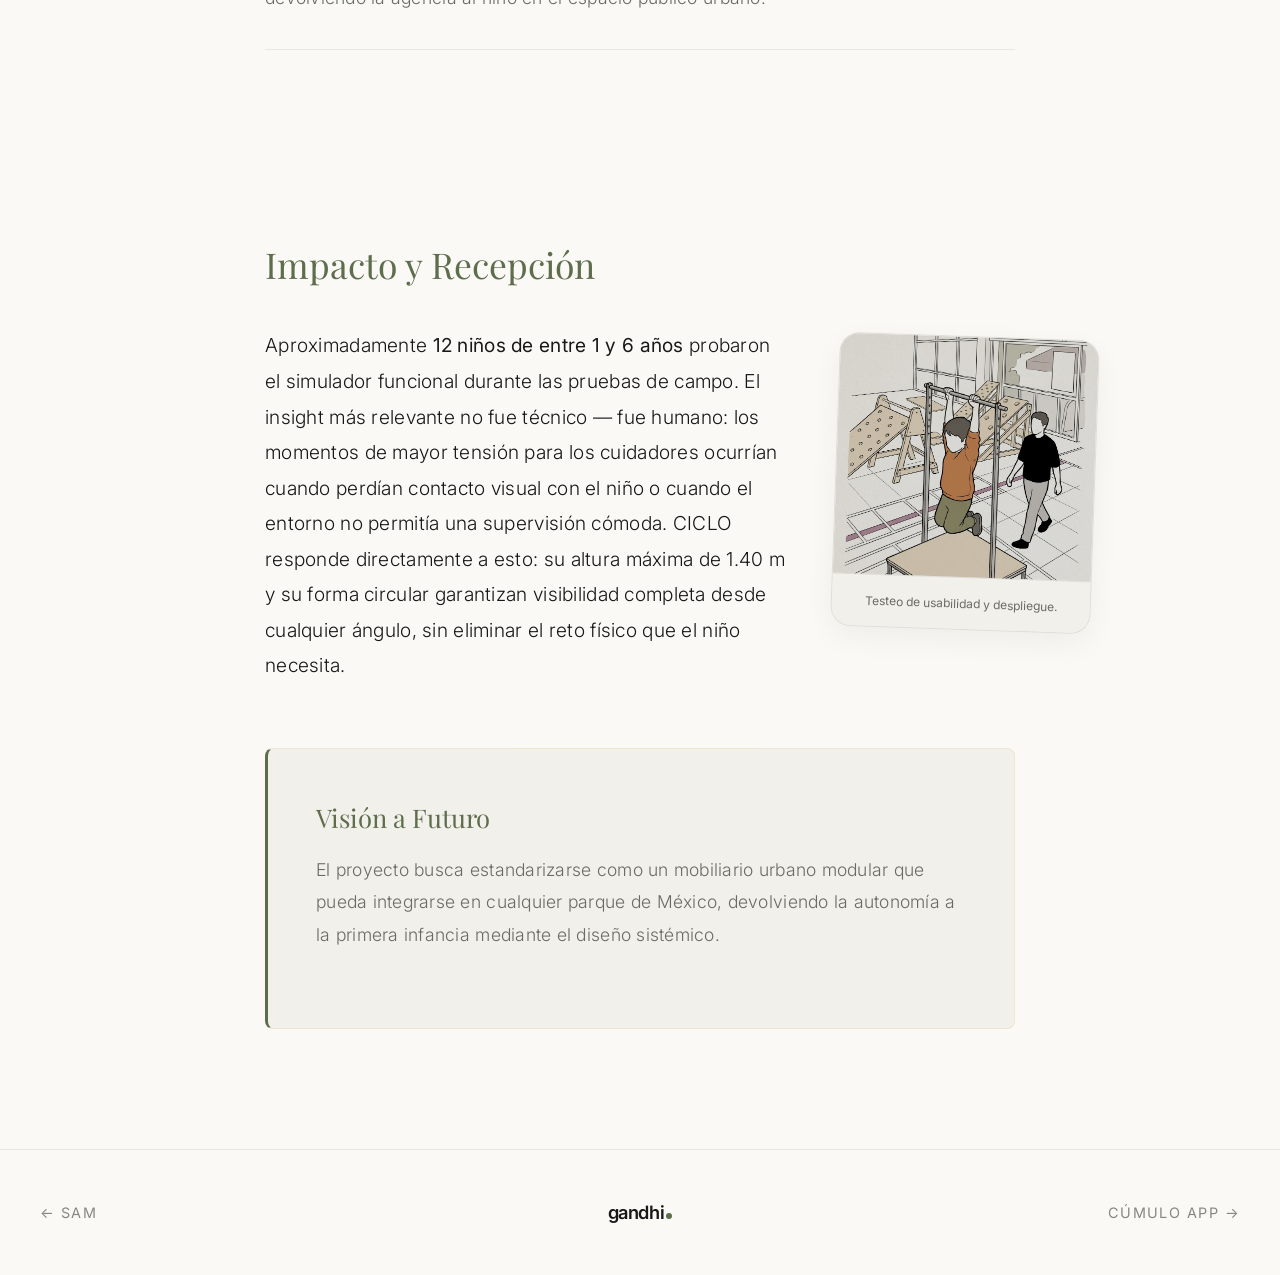
==== commit dbb43761: "Add files via upload" ====
--- a/ciclo.html
+++ b/ciclo.html
@@ -269,7 +269,7 @@
     <div style="max-width: 1200px; margin: 0 auto; display: flex; justify-content: center; align-items: center; position: relative;">
       <a href="sam.html" style="position: absolute; left: 0; color: var(--text-muted); text-decoration: none; font-size: 0.9rem; text-transform: uppercase; letter-spacing: 0.1em; transition: color 0.3s; opacity: 0.8;">← SAM</a>
       <div class="logo">gandhi<span class="logo-dot"></span></div>
-      <a href="index.html" style="position: absolute; right: 0; color: var(--text-muted); text-decoration: none; font-size: 0.9rem; text-transform: uppercase; letter-spacing: 0.1em; transition: color 0.3s; opacity: 0.8;">Inicio →</a>
+      <a href="cumulo-app.html" style="position: absolute; right: 0; color: var(--text-muted); text-decoration: none; font-size: 0.9rem; text-transform: uppercase; letter-spacing: 0.1em; transition: color 0.3s; opacity: 0.8;">Cúmulo App →</a>
     </div>
   </footer>
   <!-- Animaciones lógicas -->
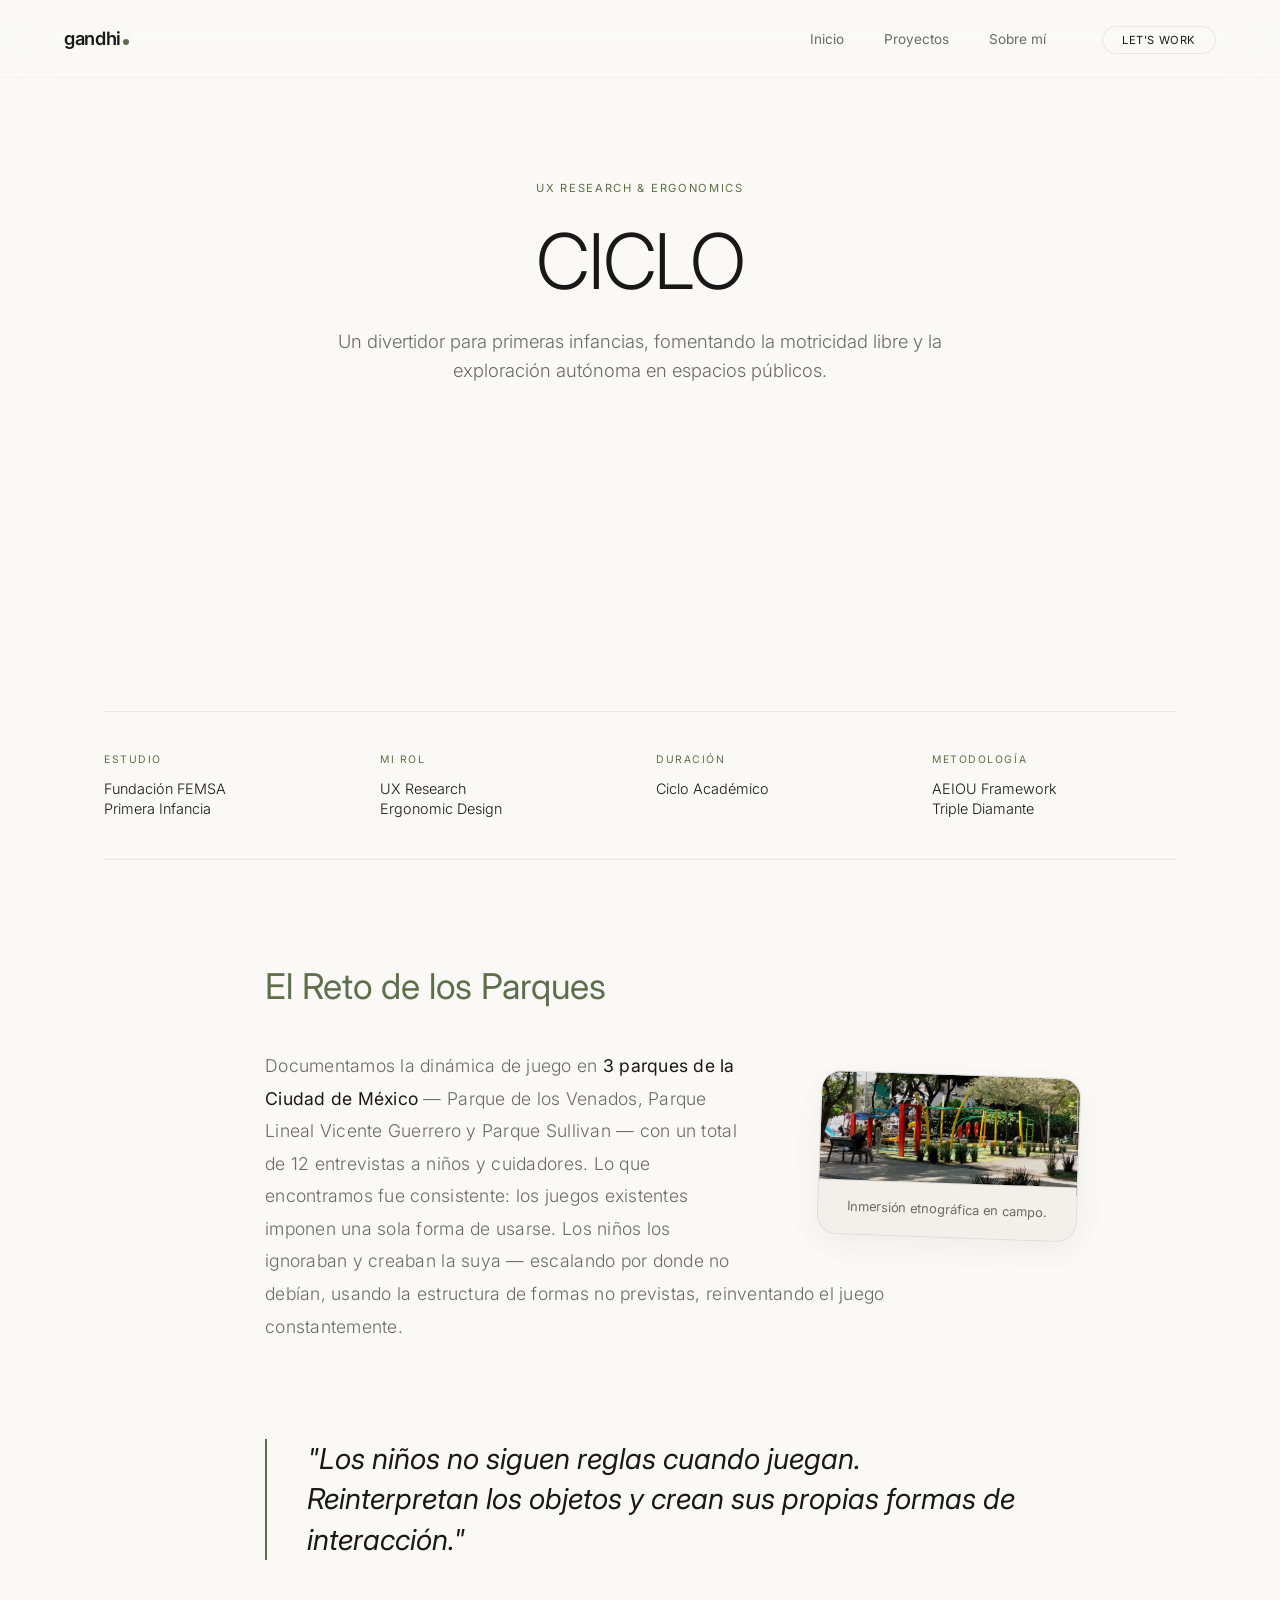
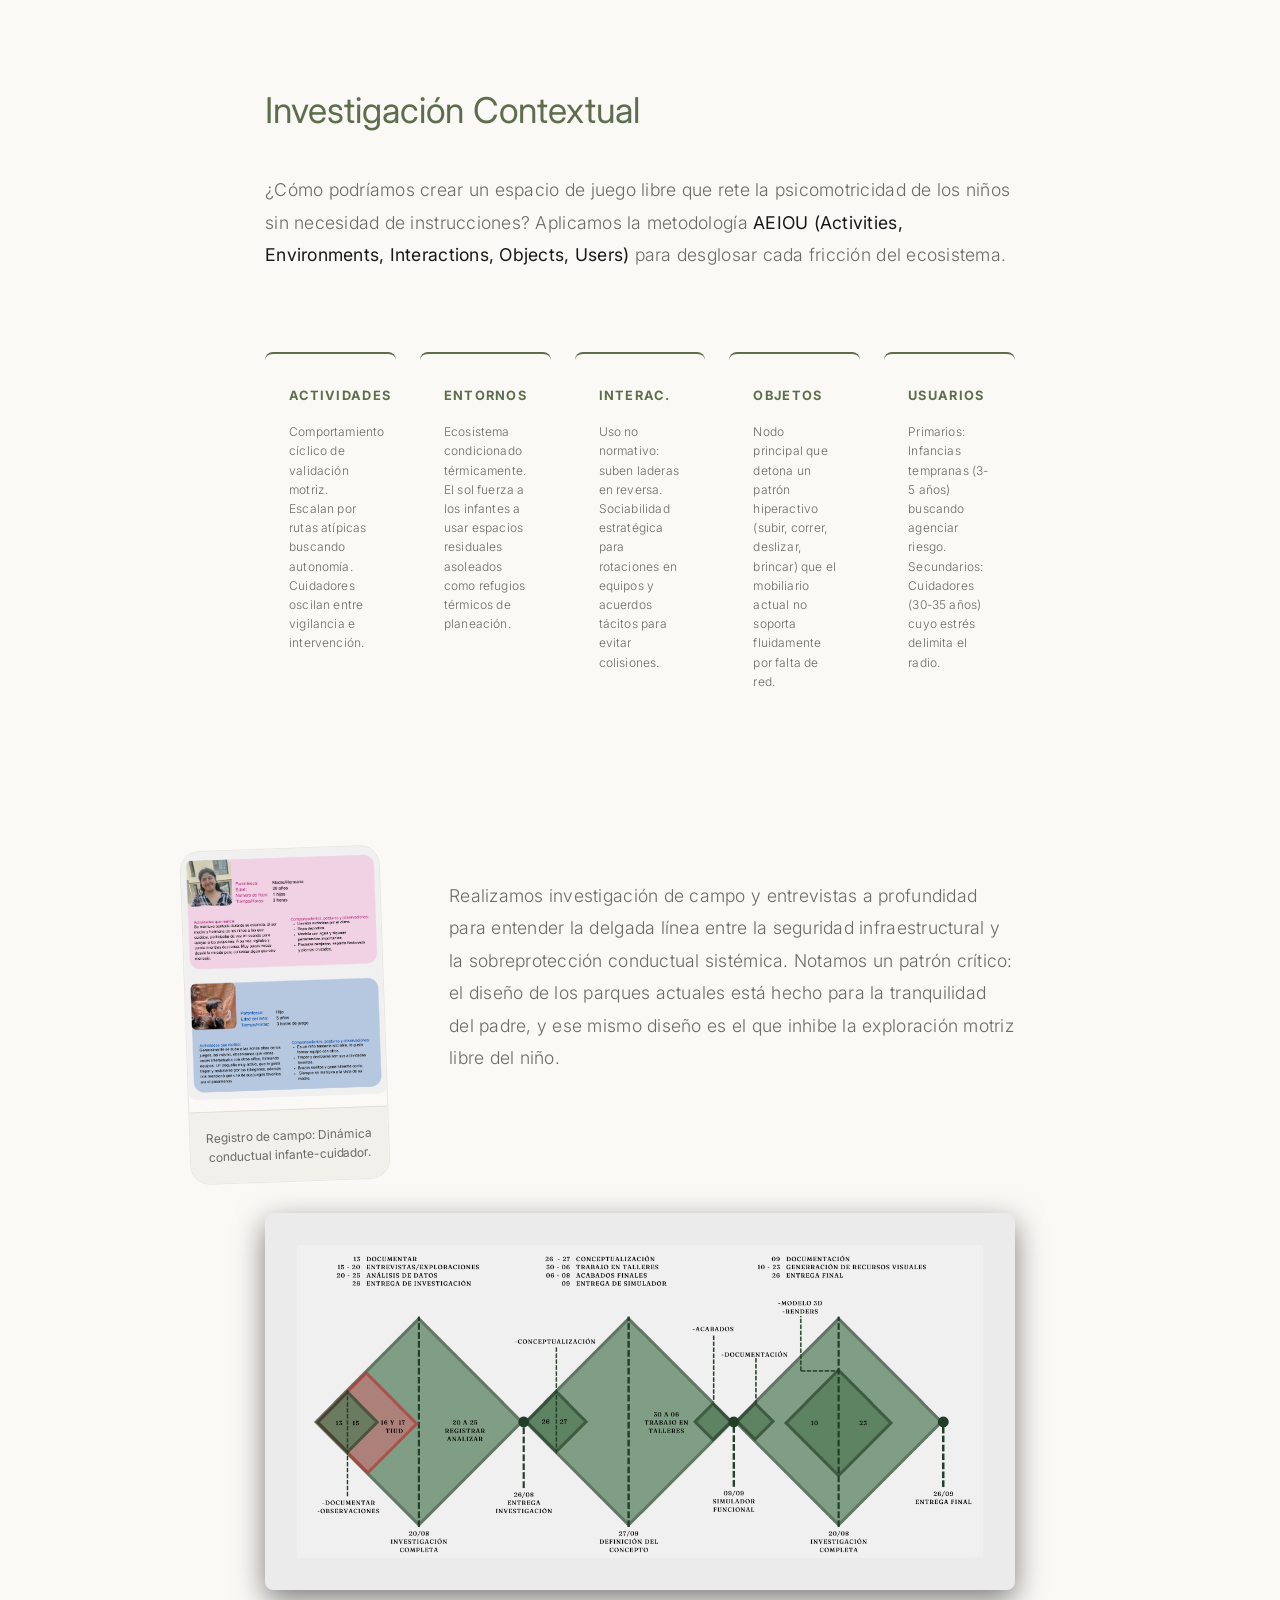
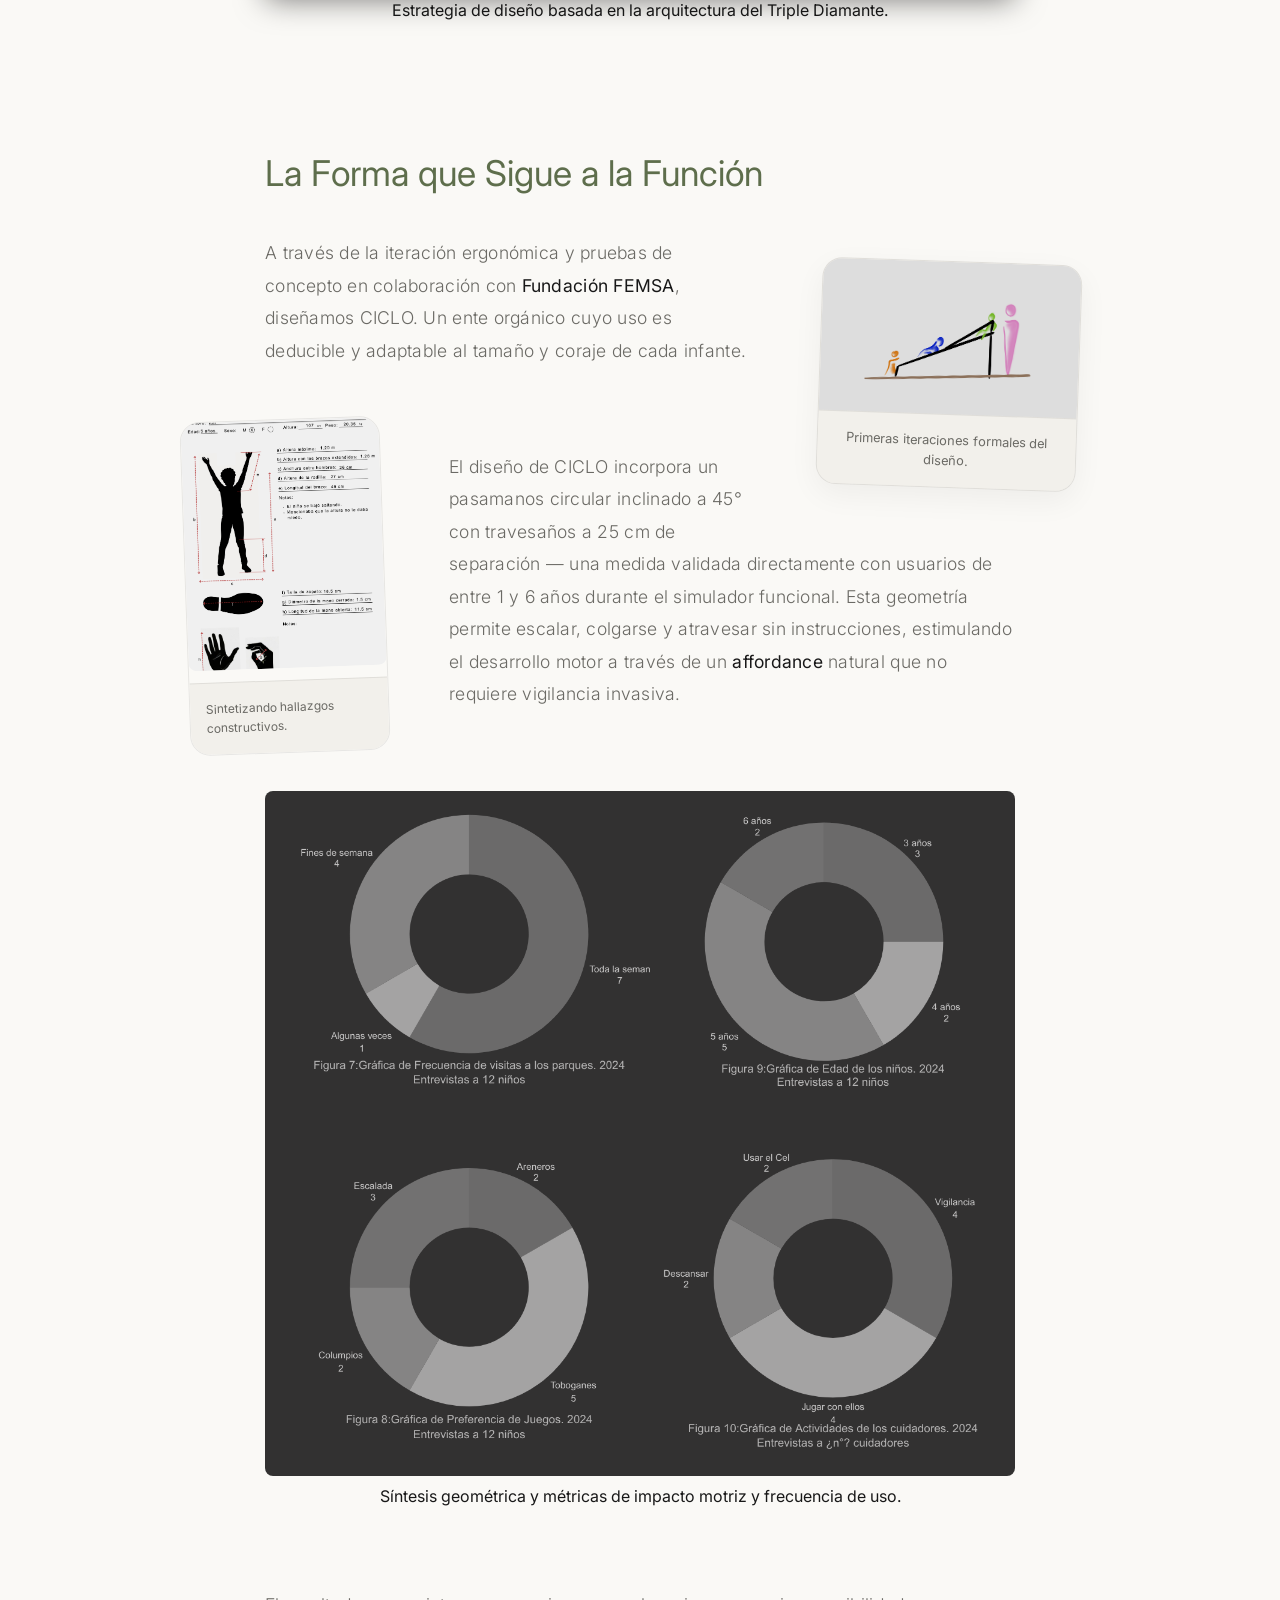
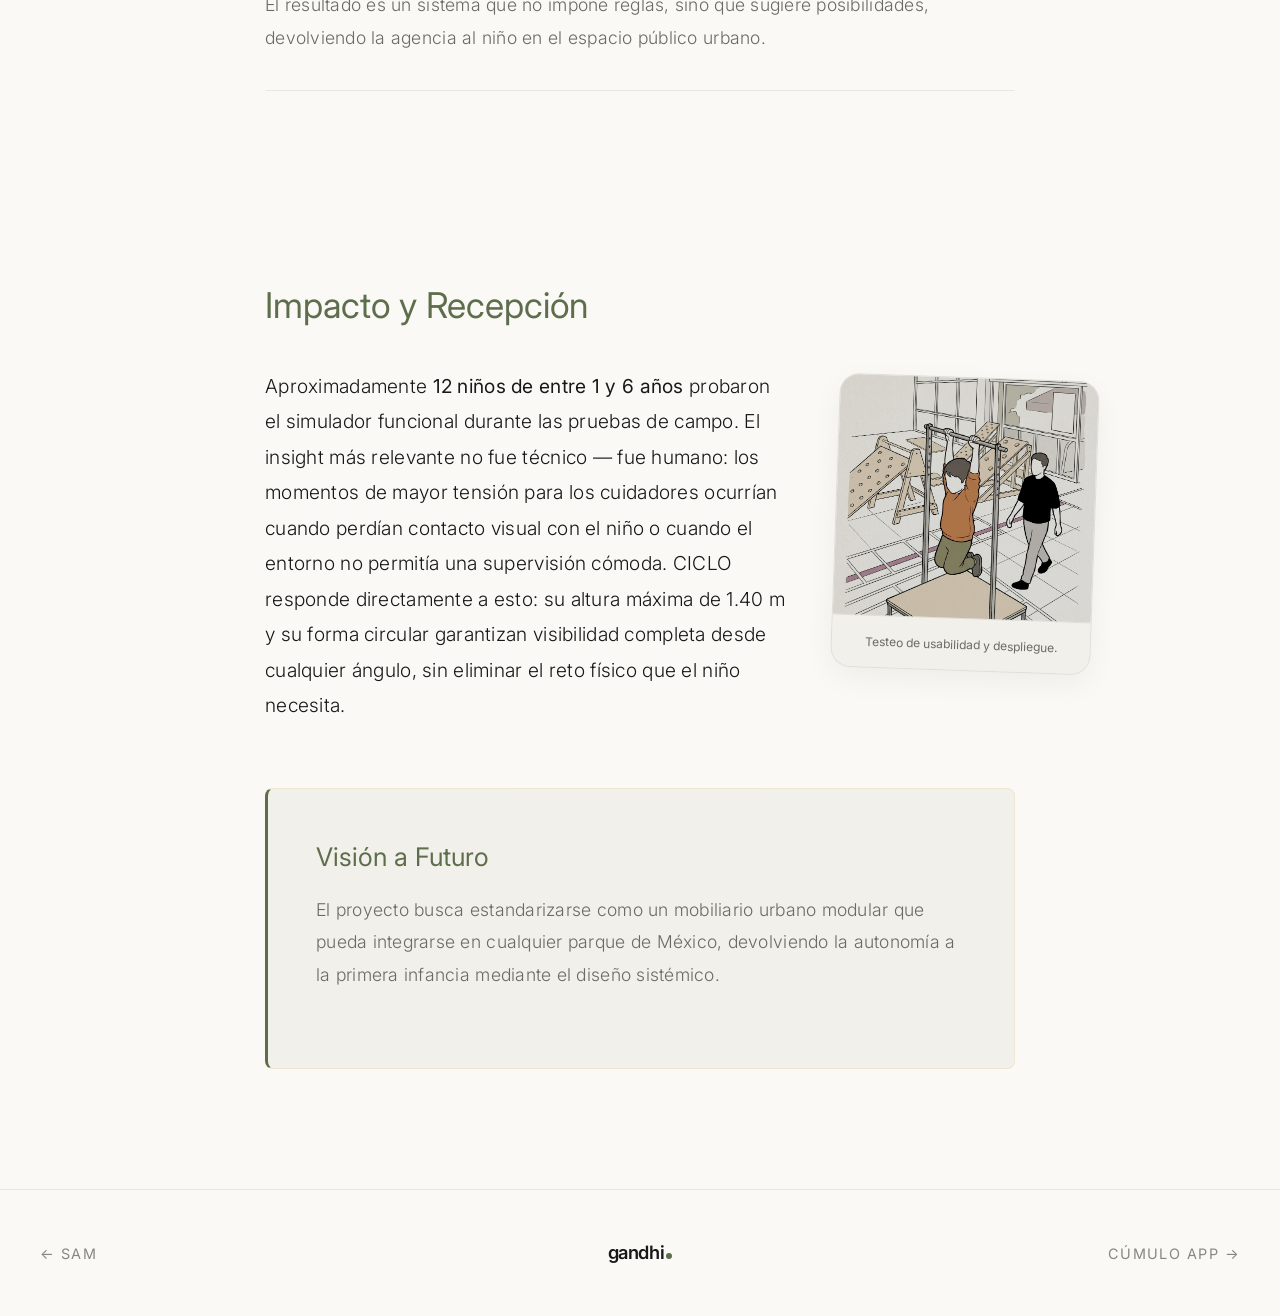
==== commit 21f772c2: "Add files via upload" ====
--- a/ciclo.html
+++ b/ciclo.html
@@ -15,21 +15,9 @@
     /* Case Study Specific Styles */
     body { background-color: var(--bg-color); }
     
-    .case-nav {
-      position: fixed;
-      top: 0; width: 100%; z-index: 1000;
-      padding: 1.5rem 4rem;
-      display: flex; justify-content: space-between; align-items: center;
-      background: rgba(250, 249, 246, 0.60); backdrop-filter: blur(16px); -webkit-backdrop-filter: blur(16px);
-      border-bottom: 1px solid var(--border-delicate);
-      transition: all 0.3s ease;
-    }
-    .btn-back {
-      display: flex; align-items: center; gap: 0.5rem;
-      color: var(--text-muted); text-decoration: none; font-size: 0.75rem;
-      text-transform: uppercase; letter-spacing: 0.1em; transition: color 0.3s;
-    }
-    .btn-back:hover { color: var(--accent-gold); }
+    
+    
+    
     
     .case-hero {
       padding: 180px 4rem 40px;
@@ -125,7 +113,7 @@
     }
 
     @media (max-width: 900px) {
-      .case-nav { padding: 1rem 2rem; }
+      
       .case-meta-grid { grid-template-columns: repeat(2, 1fr); gap: 2rem; }
       .case-hero { padding: 140px 2rem 40px; }
       .article-body { padding: 0 2rem 80px; }
@@ -135,10 +123,18 @@
   </style>
 </head>
 <body>
-  <nav class="case-nav">
+    <nav class="glass-nav">
     <a href="index.html" class="logo">gandhi<span class="logo-dot"></span></a>
-    <ul style="list-style:none; margin:0; padding:0;">
-      <li><a href="index.html#proyectos" class="btn-back">&larr; VOLVER AL PORTAL</a></li>
+    <div class="menu-toggle" id="mobile-menu">
+      <span class="bar"></span>
+      <span class="bar"></span>
+      <span class="bar"></span>
+    </div>
+    <ul class="nav-links">
+      <li><a href="index.html#inicio">Inicio</a></li>
+      <li><a href="index.html#proyectos">Proyectos</a></li>
+      <li><a href="index.html#sobre-mi">Sobre mí</a></li>
+      <li><a href="contacto.html" class="nav-cta">Let's Work</a></li>
     </ul>
   </nav>
 
--- a/style.css
+++ b/style.css
@@ -11,7 +11,7 @@
   --border-delicate: rgba(24, 24, 24, 0.08); /* Borde negro sutil */
 
   /* Typography */
-  --font-serif: 'Playfair Display', serif;
+  --font-serif: 'Inter', sans-serif;
   --font-sans: 'Inter', sans-serif;
 }
 
@@ -37,11 +37,11 @@
 
 /* Typography Utilities */
 .serif-title {
-  font-family: var(--font-serif);
-  font-size: clamp(2rem, 3.8vw, 3.2rem); /* Título más pequeño y sobrio */
-  font-weight: 400;
+  font-family: var(--font-sans);
+  font-size: clamp(2rem, 3.8vw, 3.2rem);
+  font-weight: 300;
   line-height: 1.05;
-  letter-spacing: -0.02em;
+  letter-spacing: -0.03em;
 }
 
 .serif-subtitle {
@@ -54,14 +54,16 @@
 }
 
 .serif-card-title {
-  font-family: var(--font-serif);
-  font-size: 1.5rem;
+  font-family: var(--font-sans);
+  font-size: 1.2rem;
   font-weight: 400;
+  letter-spacing: -0.01em;
   margin-bottom: 0.5rem;
 }
 
 .italic {
-  font-style: italic;
+  font-style: normal;
+  font-weight: 300;
   color: var(--accent-gold);
 }
 
@@ -171,13 +173,18 @@
   margin: 0 auto;
 }
 
+/* Proyectos: más aire abajo para separar visualmente de sobre-mí */
+.proyectos.section-padding {
+  padding-bottom: 140px;
+}
+
 /* Hero */
 .hero {
   position: relative;
-  overflow: visible; /* Permitimos que las partículas "salgan" de la sección si es necesario */
+  overflow: visible;
   height: 100vh;
   display: flex;
-  align-items: flex-end; /* Baja todo el contenido a la base de la pantalla */
+  align-items: flex-end;
   justify-content: space-between;
   gap: 4rem;
 }
@@ -189,7 +196,7 @@
   max-width: 600px;
   position: relative;
   z-index: 2;
-  padding-bottom: 22vh; /* Empujado hacia arriba dramáticamente para dejar respirar a la foto */
+  padding-bottom: 22vh;
 }
 
 .hero-desc {
@@ -300,47 +307,83 @@
   margin-top: 1rem;
 }
 
+/* ── GRID EDITORIAL ── */
 .grid {
   display: grid;
   grid-template-columns: repeat(2, 1fr);
-  gap: 2rem;
-}
-
+  gap: 2rem 3rem;
+}
+
+/* Card base — sin borde, sin fondo */
 .card {
   text-decoration: none;
   color: inherit;
-  background: var(--bg-card);
-  border: 1px solid var(--border-delicate);
-  border-radius: 20px; /* Esquinas súper redondeadas */
-  padding: 1.5rem;
-  transition: all 0.5s cubic-bezier(0.16, 1, 0.3, 1);
+  background: transparent;
+  border: none;
+  border-radius: 0;
+  padding: 0;
+  overflow: hidden;
   display: flex;
   flex-direction: column;
+  transition: opacity 0.4s ease;
 }
 
 .card:hover {
-  transform: translateY(-8px);
-  border-color: var(--accent-gold); /* UX: Iluminamos el borde en Oliva, clarísimo affordance de interacción */
-  box-shadow: 0 24px 48px rgba(0, 0, 0, 0.06); /* Sombra elegante, ultra difusa, no plana ni pesada */
-}
-
+  opacity: 1;
+  transform: none;
+  box-shadow: none;
+}
+
+/* Featured: ocupa todo el ancho */
 .card-featured {
   grid-column: 1 / -1;
-  flex-direction: row;
-  align-items: center;
-  gap: 3rem;
-  padding: 2rem;
-}
-
+  flex-direction: column;
+  margin-bottom: 0;
+}
+
+/* Imagen */
 .card-image {
   width: 100%;
-  height: 280px;
+  height: 260px;
+  aspect-ratio: unset;
   overflow: hidden;
+  position: relative;
 }
 
 .card-featured .card-image {
-  width: 60%;
-  height: 400px;
+  width: 100%;
+  height: 260px;
+  aspect-ratio: unset;
+  min-height: auto;
+}
+
+/* Overlay en hover */
+.card-overlay {
+  position: absolute;
+  inset: 0;
+  background: rgba(15, 15, 15, 0.72);
+  display: flex;
+  flex-direction: column;
+  justify-content: flex-end;
+  padding: 1.4rem 1.6rem;
+  opacity: 0;
+  transition: opacity 0.35s ease;
+  backdrop-filter: blur(2px);
+}
+
+.card:hover .card-overlay {
+  opacity: 1;
+}
+
+.card-overlay .card-category {
+  color: rgba(250, 249, 246, 0.6);
+  margin-bottom: 0.3rem;
+}
+
+.card-overlay .serif-card-title {
+  color: #FAF9F6;
+  font-size: 1.1rem;
+  margin: 0;
 }
 
 .card-image img {
@@ -351,32 +394,17 @@
 }
 
 .card:hover .card-image img {
-  transform: scale(1.05);
-}
-
+  transform: scale(1.03);
+}
+
+/* Texto debajo — eliminado, ahora todo va en overlay */
 .card-content {
-  padding-top: 1.5rem;
-}
-
-.card-featured .card-content {
-  padding-top: 0;
-  width: 40%;
-}
-
-.card-category {
-  font-size: 0.7rem;
-  text-transform: uppercase;
-  letter-spacing: 0.1em;
-  color: var(--accent-gold); /* Título superior en amarillo */
-  display: block;
-  margin-bottom: 0.8rem;
-}
-
-.card-content p {
-  color: var(--text-muted);
-  font-size: 0.95rem;
-  margin-bottom: 1.5rem;
-  font-weight: 300;
+  display: none;
+}
+
+/* Título más pequeño en cards secundarias */
+.card:not(.card-featured) .serif-card-title {
+  font-size: 1.1rem;
 }
 
 .tags {
@@ -394,41 +422,137 @@
   border: 1px solid var(--border-delicate);
 }
 
+/* Card Outcome */
+.card-outcome {
+  display: block;
+  font-family: var(--font-serif);
+  font-size: 0.85rem;
+  font-style: italic;
+  color: var(--accent-gold);
+  margin-bottom: 1.2rem;
+  line-height: 1.5;
+}
+
+.section-desc {
+  font-size: 0.95rem;
+  color: var(--text-muted);
+  font-weight: 300;
+  margin-top: 0.8rem;
+  margin-bottom: 0;
+}
+
 /* About me */
+.sobre-mi {
+  background-color: #111111;
+  color: #FAF9F6;
+  width: 100%;
+  max-width: 100%;
+}
+
+.sobre-mi.section-padding {
+  max-width: 100%;
+  padding-left: 0;
+  padding-right: 0;
+}
+
 .sobre-mi-inner {
   display: grid;
-  grid-template-columns: 1fr 1fr;
-  gap: 6rem;
-  align-items: center;
+  grid-template-columns: 55% 45%;
+  gap: 0;
+  align-items: start;
+  max-width: 1400px;
+  margin: 0 auto;
+  padding: 0 4rem;
+}
+
+.sobre-mi-content {
+  order: 1;
+  padding-right: 5rem;
+  padding-top: 0;
 }
 
 .sobre-mi-image {
-  aspect-ratio: 3/4;
+  order: 2;
+  width: 100%;
+  height: 100%;
+  min-height: 620px;
   overflow: hidden;
-  border-radius: 20px; /* Bordes redondos marcados */
+  border-radius: 0;
+  align-self: stretch;
+  background-color: #111111;
 }
 
 .sobre-mi-image img {
   width: 100%;
   height: 100%;
   object-fit: cover;
-  filter: grayscale(30%);
+  object-position: top center;
+  filter: grayscale(100%);
+  mix-blend-mode: luminosity;
+}
+
+/* Título enorme sans-serif ligero */
+.sobre-mi-title {
+  font-family: var(--font-sans);
+  font-size: clamp(3rem, 5.5vw, 5rem);
+  font-weight: 300;
+  line-height: 1.05;
+  letter-spacing: -0.03em;
+  color: #FAF9F6;
+  margin-bottom: 2.5rem;
 }
 
 .sobre-mi-content p {
-  color: var(--text-muted);
-  font-size: 1.05rem;
+  color: rgba(250, 249, 246, 0.45);
+  font-size: 0.95rem;
   margin-bottom: 1.5rem;
   font-weight: 300;
-}
-
-.skills-grid {
+  line-height: 1.75;
+  max-width: 480px;
+}
+
+/* Skills: dos cajitas lado a lado */
+.skills-editorial {
+  margin-top: 4rem;
+  padding-top: 0;
+  border-top: none;
   display: grid;
-  grid-template-columns: 1fr;
-  gap: 2rem;
+  grid-template-columns: 1fr 1fr;
+  gap: 0.8rem;
+  max-width: 520px;
+}
+
+.skill-line {
+  border: 1px solid rgba(250, 249, 246, 0.10);
+  border-radius: 4px;
+  padding: 1rem 1.2rem;
+  display: flex;
+  flex-direction: column;
+  gap: 0.5rem;
+}
+
+.sobre-mi .eyebrow {
+  color: var(--accent-gold);
+  font-size: 0.6rem;
+  letter-spacing: 0.18em;
+  margin-bottom: 0.6rem;
+  display: block;
+}
+
+.sobre-mi .skill-list {
+  color: rgba(250, 249, 246, 0.60);
+  font-size: 0.85rem;
+  line-height: 1.5;
+  font-weight: 300;
+}
+
+.skills-editorial {
   margin-top: 3rem;
   padding-top: 3rem;
   border-top: 1px solid var(--border-delicate);
+  display: flex;
+  flex-direction: column;
+  gap: 2rem;
 }
 
 /* Orbital */
@@ -586,12 +710,13 @@
   .hero { flex-direction: column; justify-content: flex-start; align-items: flex-start; text-align: left; gap: 2rem; padding-top: 100px; }
   .hero-content { margin: 0; width: 100%; }
   .hero-image { max-width: 220px; margin: 0; width: 100%; display: block; align-self: flex-start; }
-  .grid { grid-template-columns: 1fr; }
-  .card-featured { flex-direction: column; }
-  .card-featured .card-image, .card-featured .card-content { width: 100%; }
-  .sobre-mi-inner { grid-template-columns: 1fr; gap: 3rem; text-align: left; justify-items: flex-start; }
-  .sobre-mi-content { margin: 0; width: 100%; }
-  .sobre-mi-image { max-width: 220px; margin: 0; width: 100%; display: block; align-self: flex-start; }
+  .grid { grid-template-columns: 1fr; gap: 0.5rem; }
+  .card-featured { margin-bottom: 1rem; }
+  .card-image, .card-featured .card-image { aspect-ratio: 4/3; }
+  .sobre-mi-inner { grid-template-columns: 1fr; gap: 0; }
+  .sobre-mi-content { padding-right: 0; padding-bottom: 2.5rem; }
+  .sobre-mi-image { min-height: 380px; width: 100%; }
+  .skills-editorial { grid-template-columns: 1fr; max-width: 100%; }
   .orbital-section { overflow: hidden; padding: 100px 0; }
   .orbit { width: 220px; height: 220px; top: 50%; } /* Radios a 110px en móvil */
   .software-icon { font-size: 0.65rem; }
@@ -615,24 +740,17 @@
   .glass-nav { padding: 1rem 2rem; }
 }
 
-.sobre-mi-tags {
-  display: flex;
-  flex-wrap: wrap;
-  gap: 8px;
-  margin-top: 12px;
-}
-
-.skills-grid {
-  display: grid;
-  grid-template-columns: 1fr;
-  gap: 2rem;
-  margin-top: 3rem;
-  padding-top: 3rem;
-  border-top: 1px solid var(--border-delicate);
-}
-
-.skill-category .eyebrow {
-  margin-bottom: 0.5rem;
+.skill-line .eyebrow {
+  margin-bottom: 0.4rem;
+}
+
+.skill-list {
+  font-size: 0.9rem;
+  color: var(--text-muted);
+  font-weight: 300;
+  line-height: 1.6;
+  letter-spacing: 0.02em;
+  margin: 0;
 }
 
 /* User Flow Diagram */
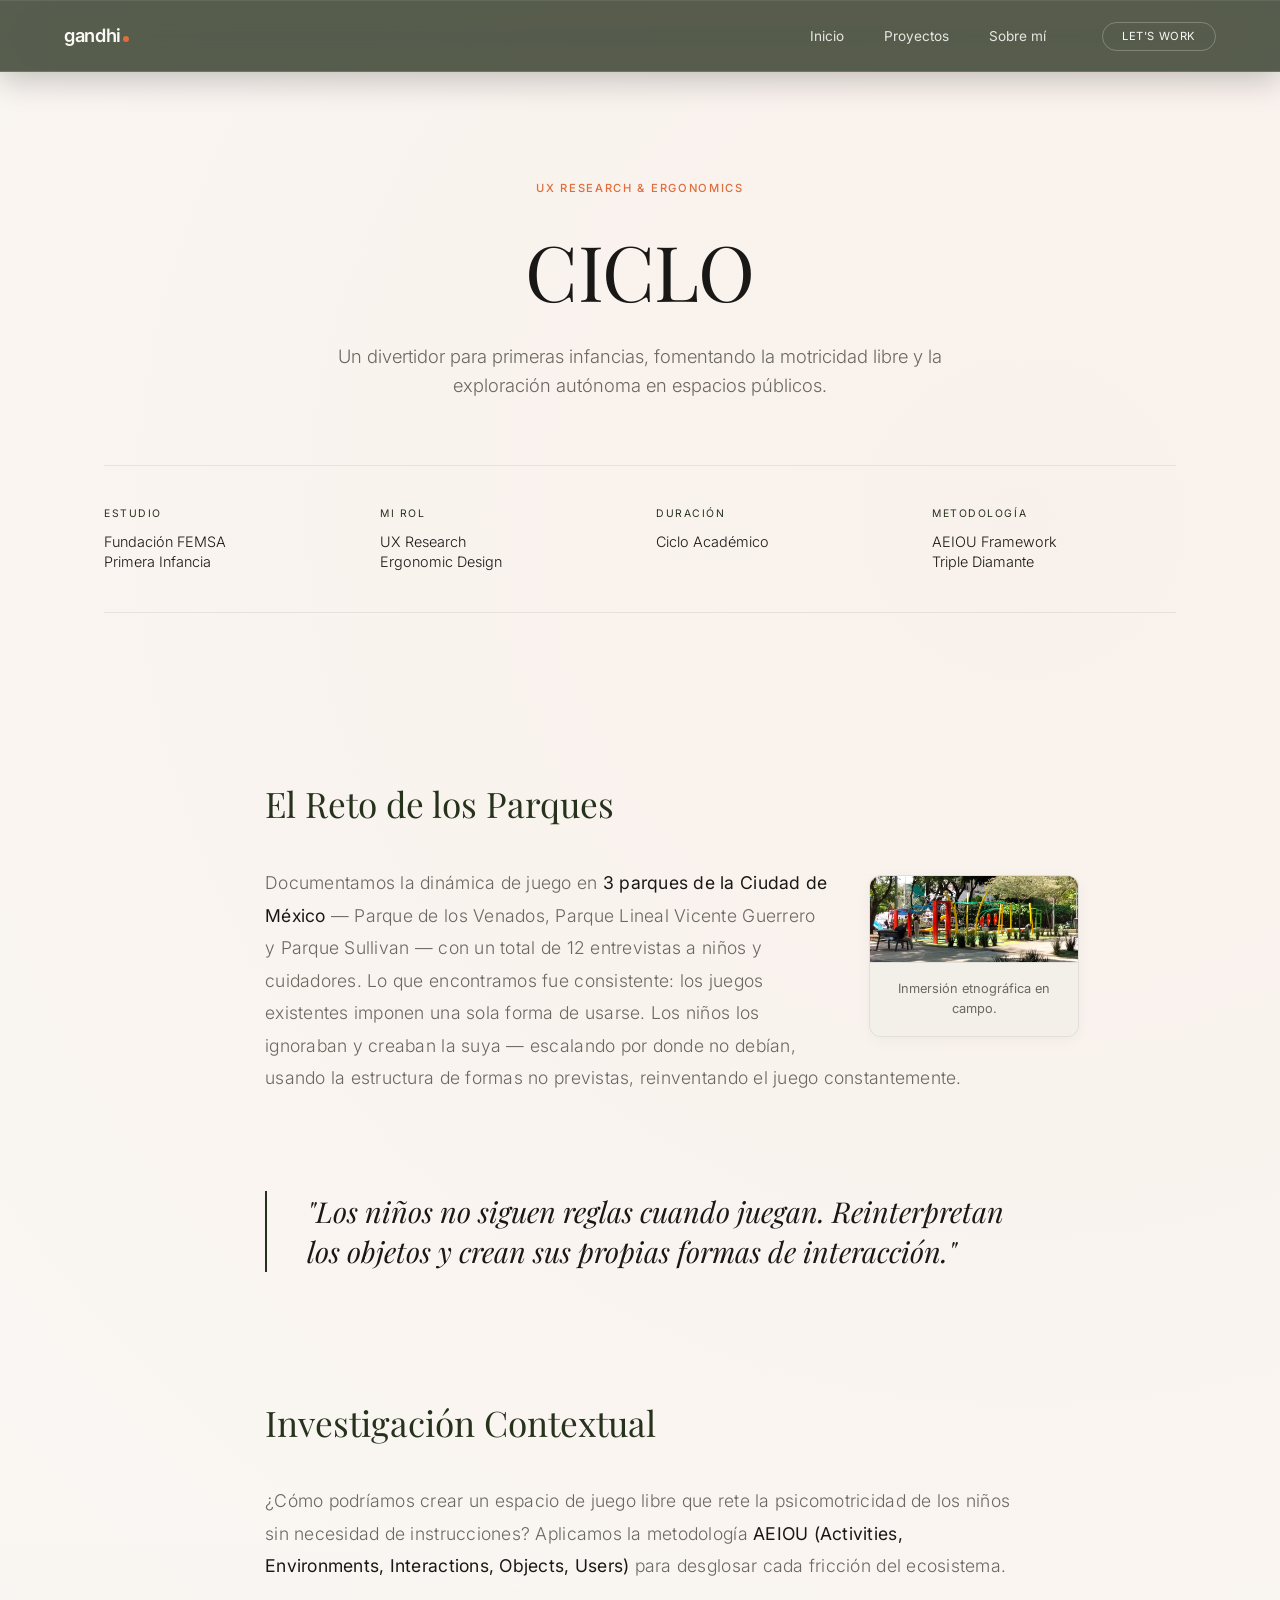
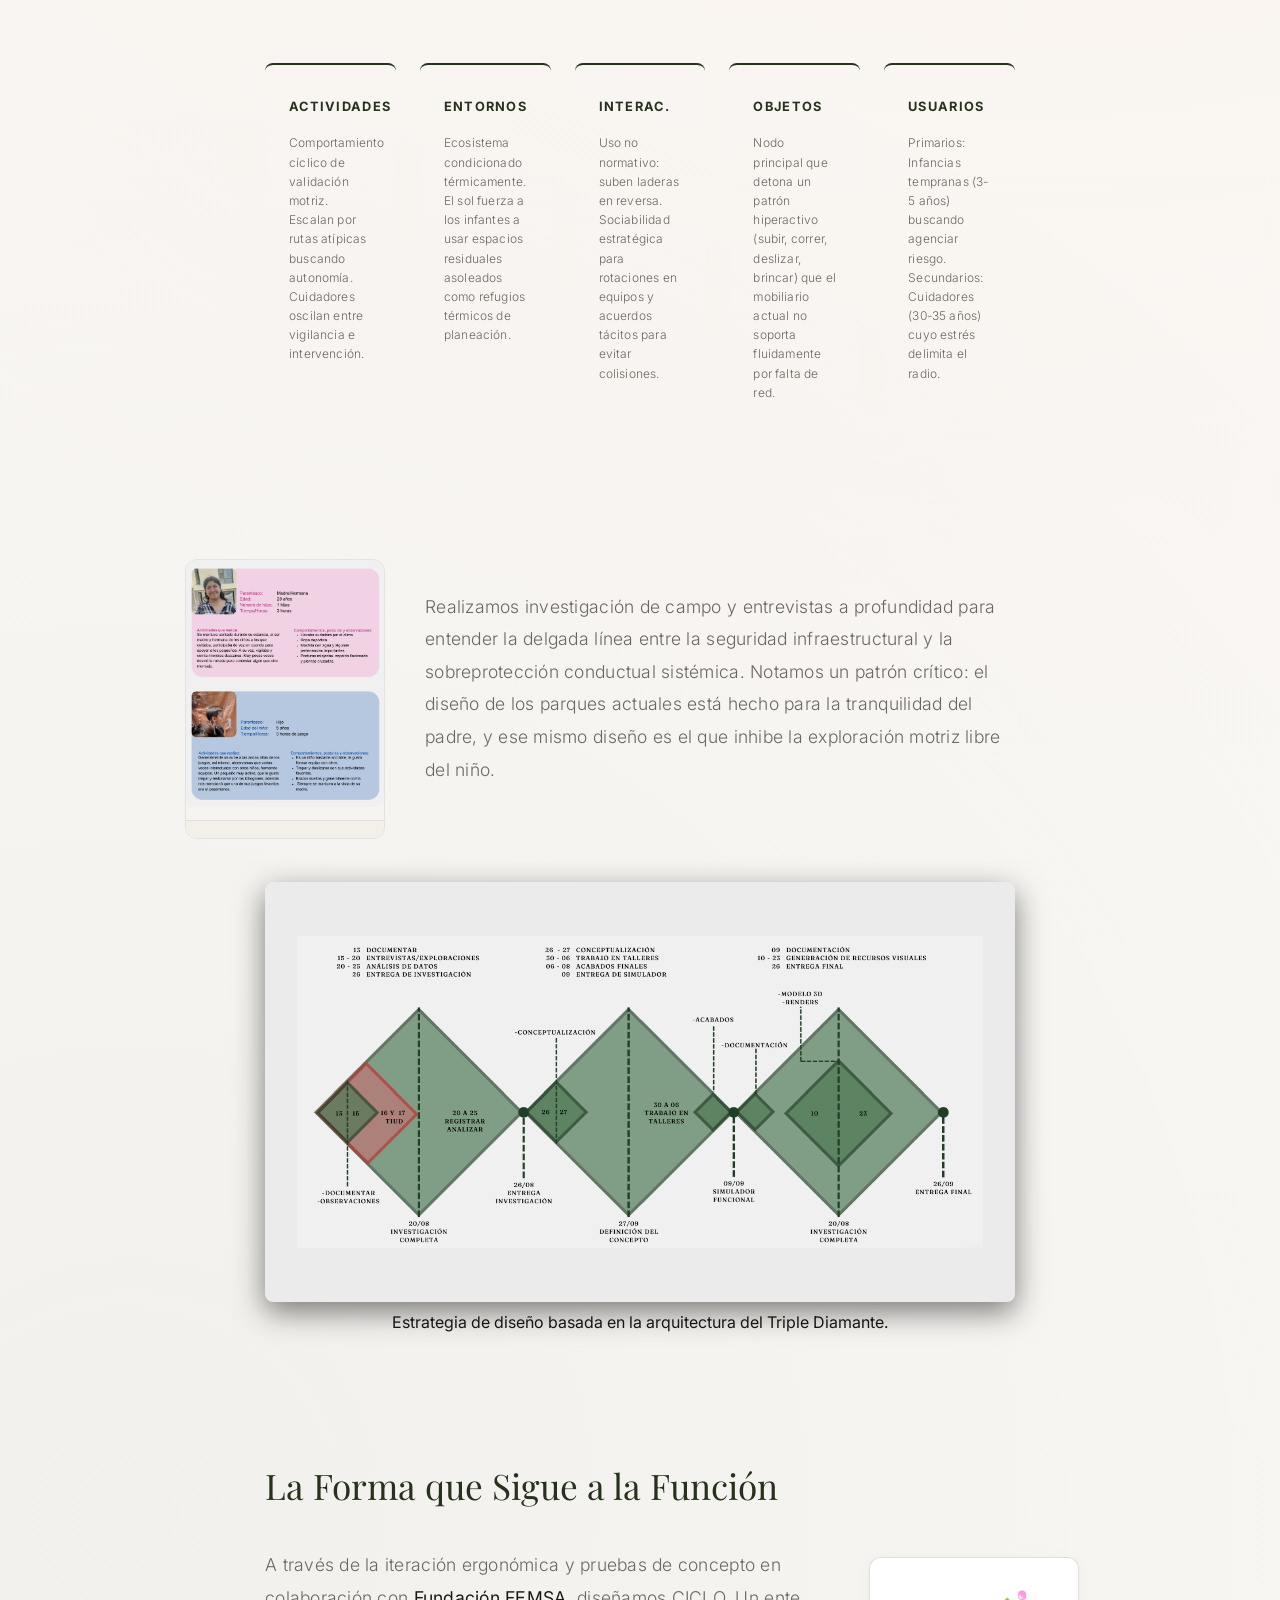
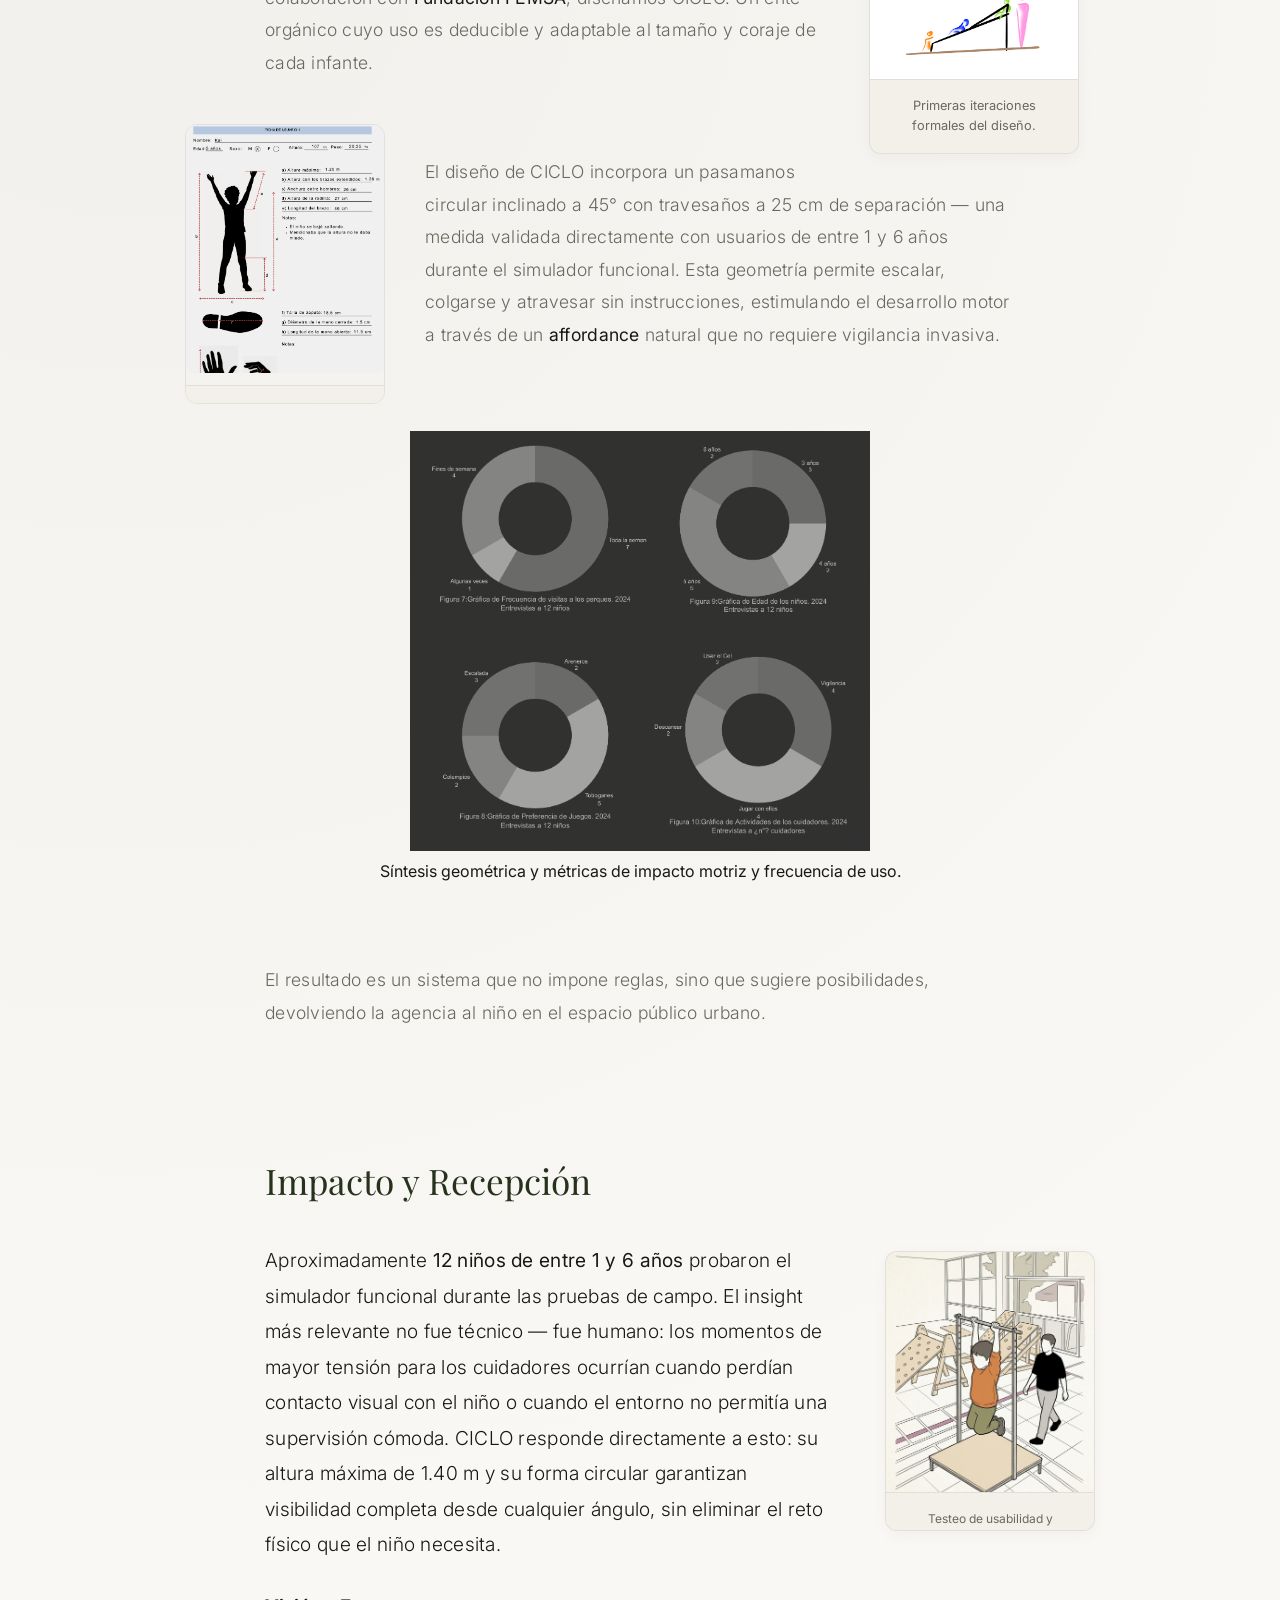
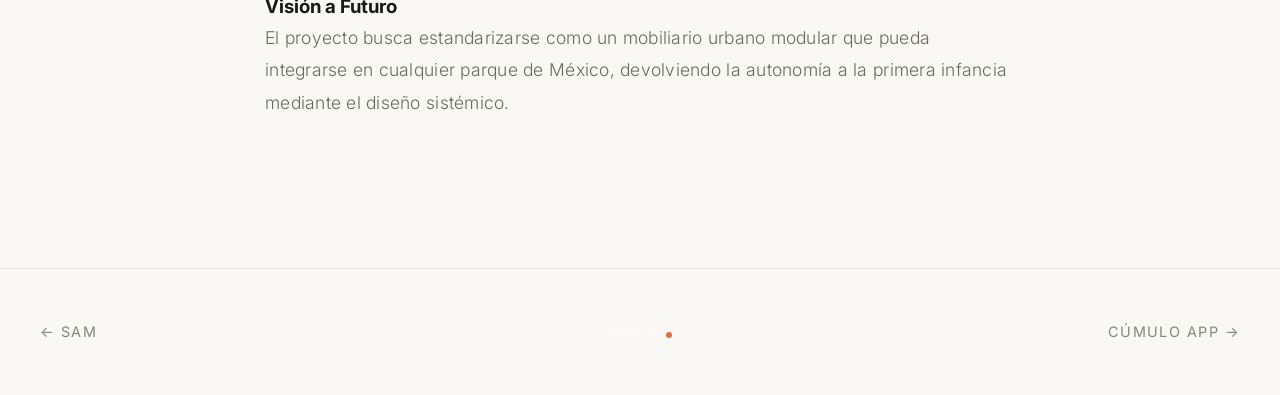
==== commit a202dafd: "Add files via upload" ====
--- a/ciclo.html
+++ b/ciclo.html
@@ -1,274 +1,199 @@
-<!DOCTYPE html>
-<html lang="es">
-<head>
-  <meta charset="UTF-8">
-  <meta name="viewport" content="width=device-width, initial-scale=1.0">
-  <link rel="icon" type="image/svg+xml" href="data:image/svg+xml,%3Csvg xmlns='http://www.w3.org/2000/svg' viewBox='0 0 100 100'%3E%3Ctext y='75' x='40' font-family='Arial, sans-serif' font-size='85' font-weight='800' fill='%23181818' text-anchor='middle'%3Eg%3C/text%3E%3Ccircle cx='80' cy='70' r='14' fill='%235E6E4C'/%3E%3C/svg%3E">
-  <title>CICLO - Estudio de Caso | Gandhi</title>
-  
-  <link rel="preconnect" href="https://fonts.googleapis.com">
-  <link rel="preconnect" href="https://fonts.gstatic.com" crossorigin>
-  <link href="https://fonts.googleapis.com/css2?family=Inter:wght@300;400;500&family=Playfair+Display:ital,wght@0,400;0,600;1,400;1,600&display=swap" rel="stylesheet">
-  
-  <link rel="stylesheet" href="style.css">
-  <style>
-    /* Case Study Specific Styles */
-    body { background-color: var(--bg-color); }
-    
-    
-    
-    
-    
-    .case-hero {
-      padding: 180px 4rem 40px;
-      max-width: 1200px;
-      margin: 0 auto;
-      text-align: center;
-    }
-    .case-title {
-      font-size: clamp(3rem, 6vw, 5rem);
-      margin-bottom: 1.5rem;
-      color: var(--text-main);
-    }
-    .case-subtitle {
-      font-size: 1.15rem;
-      color: var(--text-muted);
-      max-width: 700px;
-      margin: 0 auto 4rem;
-      font-weight: 300;
-      line-height: 1.6;
-    }
-    
-    .case-meta-grid {
-      display: grid;
-      grid-template-columns: repeat(4, 1fr);
-      gap: 2rem;
-      text-align: left;
-      border-top: 1px solid var(--border-delicate);
-      border-bottom: 1px solid var(--border-delicate);
-      padding: 2.5rem 0;
-      margin-bottom: 4rem;
-    }
-    .meta-item { display: flex; flex-direction: column; gap: 0.6rem; }
-    .meta-label { font-size: 0.65rem; text-transform: uppercase; letter-spacing: 0.15em; color: var(--accent-gold); }
-    .meta-value { font-size: 0.9rem; color: var(--text-main); font-weight: 300; line-height: 1.4; }
-    
-    .article-body {
-      max-width: 750px;
-      margin: 0 auto;
-      padding-bottom: 120px;
-    }
-    .article-body h2 {
-      clear: both;
-      font-family: var(--font-serif);
-      font-size: 2.22rem;
-      color: var(--accent-gold);
-      margin: 8rem 0 2.5rem;
-      font-weight: 400;
-      line-height: 1.3;
-    }
-    .article-body p {
-      font-size: 1.1rem;
-      line-height: 1.85;
-      color: var(--text-muted);
-      margin-bottom: 1.8rem;
-      font-weight: 300;
-      letter-spacing: 0.015em;
-    }
-    .article-body strong {
-      color: var(--text-main);
-      font-weight: 400;
-    }
-    
-    .insight-quote {
-      border-left: 2px solid var(--accent-gold);
-      padding-left: 2.5rem;
-      margin: 4rem 0;
-      font-family: var(--font-serif);
-      font-size: 1.8rem;
-      line-height: 1.4;
-      color: var(--text-main);
-      font-style: italic;
-    }
-    
-    /* Arquitectura para Diagramas Metodológicos */
-    .article-diagram {
-      margin: 5rem 0;
-      text-align: center;
-      width: 100%;
-    }
-    .article-diagram img {
-      width: 100%;
-      background-color: #FAFAFA;
-      padding: 2rem;
-      box-sizing: border-box;
-      border-radius: 8px;
-      box-shadow: 0 10px 30px rgba(0,0,0,0.5);
-      filter: brightness(0.9) contrast(1.1) grayscale(30%);
-      transition: all 0.6s cubic-bezier(0.16, 1, 0.3, 1);
-    }
-    .article-diagram:hover img {
-      filter: brightness(1) contrast(1) grayscale(0%);
-      transform: scale(1.02);
-    }
-
-    @media (max-width: 900px) {
-      
-      .case-meta-grid { grid-template-columns: repeat(2, 1fr); gap: 2rem; }
-      .case-hero { padding: 140px 2rem 40px; }
-      .article-body { padding: 0 2rem 80px; }
-      .insight-quote { font-size: 1.4rem; padding-left: 1.5rem; }
-    }
-    
-  </style>
-</head>
-<body>
-    <nav class="glass-nav">
-    <a href="index.html" class="logo">gandhi<span class="logo-dot"></span></a>
-    <div class="menu-toggle" id="mobile-menu">
-      <span class="bar"></span>
-      <span class="bar"></span>
-      <span class="bar"></span>
-    </div>
-    <ul class="nav-links">
-      <li><a href="index.html#inicio">Inicio</a></li>
-      <li><a href="index.html#proyectos">Proyectos</a></li>
-      <li><a href="index.html#sobre-mi">Sobre mí</a></li>
-      <li><a href="contacto.html" class="nav-cta">Let's Work</a></li>
-    </ul>
-  </nav>
-
-  <main>
-    <section class="case-hero compact-hero observer-item fade-in-up">
-      <span class="eyebrow" style="margin-bottom: 1.5rem;">UX Research & Ergonomics</span>
-      <h1 class="serif-title case-title">CICLO</h1>
-      <p class="case-subtitle">Un divertidor para primeras infancias, fomentando la motricidad libre y la exploración autónoma en espacios públicos.</p>
-      
-      <div class="case-meta-grid">
-        <div class="meta-item">
-          <span class="meta-label">Estudio</span>
-          <span class="meta-value">Fundación FEMSA<br>Primera Infancia</span>
-        </div>
-        <div class="meta-item">
-          <span class="meta-label">Mi Rol</span>
-          <span class="meta-value">UX Research<br>Ergonomic Design</span>
-        </div>
-        <div class="meta-item">
-          <span class="meta-label">Duración</span>
-          <span class="meta-value">Ciclo Académico</span>
-        </div>
-        <div class="meta-item">
-          <span class="meta-label">Metodología</span>
-          <span class="meta-value">AEIOU Framework<br>Triple Diamante</span>
-        </div>
-      </div>
-    </section>
-
-    <article class="article-body">
-      <h2 style="margin-top: 4rem;">El Reto de los Parques</h2>
-      
-      <figure class="article-image pull-right observer-item fade-in-up" style="margin-right: -4rem;">
-        <img src="img/Ciclo/Parque.jpg" alt="Observación en Parques">
-        <figcaption class="observer-item fade-in" style="font-size: 0.8rem; color: var(--text-muted); margin-top: -0.5rem; text-align: center;">Inmersión etnográfica en campo.</figcaption>
-      </figure>
-
-      <p class="spacer-extra">Documentamos la dinámica de juego en <strong class="highlight-gold">3 parques de la Ciudad de México</strong> — Parque de los Venados, Parque Lineal Vicente Guerrero y Parque Sullivan — con un total de 12 entrevistas a niños y cuidadores. Lo que encontramos fue consistente: los juegos existentes imponen una sola forma de usarse. Los niños los ignoraban y creaban la suya — escalando por donde no debían, usando la estructura de formas no previstas, reinventando el juego constantemente.</p>
-
-      <div class="insight-quote observer-item fade-in" style="margin-top: 6rem; margin-bottom: 6rem;">
-        "Los niños no siguen reglas cuando juegan. Reinterpretan los objetos y crean sus propias formas de interacción."
-      </div>
-      
-      <h2>Investigación Contextual</h2>
-      
-      <p class="spacer-extra">¿Cómo podríamos crear un espacio de juego libre que rete la psicomotricidad de los niños sin necesidad de instrucciones? Aplicamos la metodología <strong class="highlight-gold">AEIOU (Activities, Environments, Interactions, Objects, Users)</strong> para desglosar cada fricción del ecosistema.</p>
-
-      <!-- Native CSS AEIOU Matrix -->
-      <div class="aeiou-matrix observer-item fade-in-up" style="display: grid; grid-template-columns: repeat(auto-fit, minmax(130px, 1fr)); gap: 1.5rem; margin: 5rem 0;">
-        <div style="background: rgba(255,255,255,0.03); padding: 2rem 1.5rem; border-radius: 8px; border-top: 2px solid var(--accent-gold);">
-          <h3 style="color: var(--accent-gold); font-size: 0.8rem; letter-spacing: 0.1em; margin-bottom: 1rem; text-transform: uppercase;">Actividades</h3>
-          <p style="font-size: 0.75rem; color: var(--text-muted); line-height: 1.6;">Comportamiento cíclico de validación motriz. Escalan por rutas atípicas buscando autonomía. Cuidadores oscilan entre vigilancia e intervención.</p>
-        </div>
-        <div style="background: rgba(255,255,255,0.03); padding: 2rem 1.5rem; border-radius: 8px; border-top: 2px solid var(--accent-gold);">
-          <h3 style="color: var(--accent-gold); font-size: 0.8rem; letter-spacing: 0.1em; margin-bottom: 1rem; text-transform: uppercase;">Entornos</h3>
-          <p style="font-size: 0.75rem; color: var(--text-muted); line-height: 1.6;">Ecosistema condicionado térmicamente. El sol fuerza a los infantes a usar espacios residuales asoleados como refugios térmicos de planeación.</p>
-        </div>
-        <div style="background: rgba(255,255,255,0.03); padding: 2rem 1.5rem; border-radius: 8px; border-top: 2px solid var(--accent-gold);">
-          <h3 style="color: var(--accent-gold); font-size: 0.8rem; letter-spacing: 0.1em; margin-bottom: 1rem; text-transform: uppercase;">Interac.</h3>
-          <p style="font-size: 0.75rem; color: var(--text-muted); line-height: 1.6;">Uso no normativo: suben laderas en reversa. Sociabilidad estratégica para rotaciones en equipos y acuerdos tácitos para evitar colisiones.</p>
-        </div>
-        <div style="background: rgba(255,255,255,0.03); padding: 2rem 1.5rem; border-radius: 8px; border-top: 2px solid var(--accent-gold);">
-          <h3 style="color: var(--accent-gold); font-size: 0.8rem; letter-spacing: 0.1em; margin-bottom: 1rem; text-transform: uppercase;">Objetos</h3>
-          <p style="font-size: 0.75rem; color: var(--text-muted); line-height: 1.6;">Nodo principal que detona un patrón hiperactivo (subir, correr, deslizar, brincar) que el mobiliario actual no soporta fluidamente por falta de red.</p>
-        </div>
-        <div style="background: rgba(255,255,255,0.03); padding: 2rem 1.5rem; border-radius: 8px; border-top: 2px solid var(--accent-gold);">
-          <h3 style="color: var(--accent-gold); font-size: 0.8rem; letter-spacing: 0.1em; margin-bottom: 1rem; text-transform: uppercase;">Usuarios</h3>
-          <p style="font-size: 0.75rem; color: var(--text-muted); line-height: 1.6;">Primarios: Infancias tempranas (3-5 años) buscando agenciar riesgo. Secundarios: Cuidadores (30-35 años) cuyo estrés delimita el radio.</p>
-        </div>
-      </div>
-
-      <figure class="article-image pull-left observer-item fade-in-up" style="margin-left: -5rem; width: 200px; box-shadow: none; background: transparent; margin-top: 1rem;">
-        <img src="img/Ciclo/Fichas niño padre.png" loading="lazy" alt="Métrica de hipervigilancia" style="aspect-ratio: 4/5; object-fit: cover; filter: brightness(0.9) contrast(1.1); border-radius: 8px;">
-        <figcaption style="font-size: 0.75rem; margin-top: 0.8rem;">Registro de campo: Dinámica conductual infante-cuidador.</figcaption>
-      </figure>
-
-      <p class="spacer-extra" style="margin-bottom: 6rem; padding-top: 3rem;">Realizamos investigación de campo y entrevistas a profundidad para entender la delgada línea entre la seguridad infraestructural y la sobreprotección conductual sistémica. Notamos un patrón crítico: el diseño de los parques actuales está hecho para la tranquilidad del padre, y ese mismo diseño es el que inhibe la exploración motriz libre del niño.</p>
-
-      <!-- Diagrama Metodológico Principal -->
-      <figure class="article-diagram observer-item fade-in-up" style="margin: 5rem 0;">
-        <img src="img/Ciclo/Cronograma triple diamante.png" loading="lazy" alt="Triple Diamante">
-        <figcaption>Estrategia de diseño basada en la arquitectura del Triple Diamante.</figcaption>
-      </figure>
-
-      <h2>La Forma que Sigue a la Función</h2>
-      
-      <figure class="article-image pull-right observer-item fade-in-up" style="margin-right: -4rem;">
-        <img src="img/Ciclo/Boceto.png" loading="lazy" alt="Bocetos de CICLO">
-        <figcaption class="observer-item fade-in" style="font-size: 0.8rem; color: var(--text-muted); margin-top: -0.5rem; text-align: center;">Primeras iteraciones formales del diseño.</figcaption>
-      </figure>
-
-      <p class="spacer-extra">A través de la iteración ergonómica y pruebas de concepto en colaboración con <strong class="highlight-gold">Fundación FEMSA</strong>, diseñamos CICLO. Un ente orgánico cuyo uso es deducible y adaptable al tamaño y coraje de cada infante.</p>
-
-      <figure class="article-image pull-left observer-item fade-in-up" style="margin-left: -5rem; width: 200px; box-shadow: none; background: transparent; margin-top: 1rem;">
-        <img src="img/Ciclo/Fichas de datos.png" loading="lazy" alt="Data Sheet" style="aspect-ratio: 4/5; object-fit: cover; filter: brightness(0.9) contrast(1.1); border-radius: 8px;">
-        <figcaption style="font-size: 0.75rem; margin-top: 0.8rem; text-align: left;">Sintetizando hallazgos constructivos.</figcaption>
-      </figure>
-
-      <p class="spacer-extra" style="padding-top: 3rem;">El diseño de CICLO incorpora un pasamanos circular inclinado a 45° con travesaños a 25 cm de separación — una medida validada directamente con usuarios de entre 1 y 6 años durante el simulador funcional. Esta geometría permite escalar, colgarse y atravesar sin instrucciones, estimulando el desarrollo motor a través de un <strong class="highlight-gold">affordance</strong> natural que no requiere vigilancia invasiva.</p>
-
-      <figure class="article-diagram observer-item fade-in-up" style="margin: 5rem 0;">
-        <img src="img/Ciclo/Gráficas.png" loading="lazy" alt="Métricas Funcionales" style="width: 100%; filter: invert(0.95) grayscale(100%); mix-blend-mode: screen; opacity: 0.85; box-shadow: none; background: transparent; padding: 0;">
-        <figcaption>Síntesis geométrica y métricas de impacto motriz y frecuencia de uso.</figcaption>
-      </figure>
-      
-      <p class="spacer-extra">El resultado es un sistema que no impone reglas, sino que sugiere posibilidades, devolviendo la agencia al niño en el espacio público urbano.</p>
-
-      <div class="conclusion-section observer-item fade-in-up" style="margin-top: 0;">
-        <h2>Impacto y Recepción</h2>
-        
-        <figure class="article-image pull-right observer-item fade-in-up" style="margin-top: 0.5rem; margin-left: 3rem; margin-right: -5rem; width: 320px;">
-          <img src="img/Ciclo/Ilustración pruebas.png" loading="lazy" alt="Pruebas de usuario" style="height: 240px; object-fit: cover; object-position: center;">
-          <figcaption style="font-size: 0.75rem;">Testeo de usabilidad y despliegue.</figcaption>
-        </figure>
-
-        <p class="spacer-extra" style="font-size: 1.2rem; color: var(--text-main);">Aproximadamente <strong class="highlight-gold">12 niños de entre 1 y 6 años</strong> probaron el simulador funcional durante las pruebas de campo. El insight más relevante no fue técnico — fue humano: los momentos de mayor tensión para los cuidadores ocurrían cuando perdían contacto visual con el niño o cuando el entorno no permitía una supervisión cómoda. CICLO responde directamente a esto: su altura máxima de 1.40 m y su forma circular garantizan visibilidad completa desde cualquier ángulo, sin eliminar el reto físico que el niño necesita.</p>
-        
-        <div class="future-box observer-item fade-in-up">
-          <h3>Visión a Futuro</h3>
-          <p>El proyecto busca estandarizarse como un mobiliario urbano modular que pueda integrarse en cualquier parque de México, devolviendo la autonomía a la primera infancia mediante el diseño sistémico.</p>
-        </div>
-      </div>
-      <div style="clear: both;"></div>
-    </article>
-  </main>
-  
-  <footer style="border-top: 1px solid var(--border-delicate); padding: 3rem 1.5rem; background: var(--bg-color);">
-    <div style="max-width: 1200px; margin: 0 auto; display: flex; justify-content: center; align-items: center; position: relative;">
-      <a href="sam.html" style="position: absolute; left: 0; color: var(--text-muted); text-decoration: none; font-size: 0.9rem; text-transform: uppercase; letter-spacing: 0.1em; transition: color 0.3s; opacity: 0.8;">← SAM</a>
-      <div class="logo">gandhi<span class="logo-dot"></span></div>
-      <a href="cumulo-app.html" style="position: absolute; right: 0; color: var(--text-muted); text-decoration: none; font-size: 0.9rem; text-transform: uppercase; letter-spacing: 0.1em; transition: color 0.3s; opacity: 0.8;">Cúmulo App →</a>
-    </div>
-  </footer>
-  <!-- Animaciones lógicas -->
-  <script src="main.js"></script>
-</body>
-</html>
+<!DOCTYPE html>
+<html lang="es">
+<head>
+  <meta charset="UTF-8">
+  <meta name="viewport" content="width=device-width, initial-scale=1.0">
+  <link rel="icon" type="image/svg+xml" href="data:image/svg+xml,%3Csvg xmlns='http://www.w3.org/2000/svg' viewBox='0 0 100 100'%3E%3Ctext y='75' x='40' font-family='Arial, sans-serif' font-size='85' font-weight='800' fill='%23181818' text-anchor='middle'%3Eg%3C/text%3E%3Ccircle cx='80' cy='70' r='14' fill='%235E6E4C'/%3E%3C/svg%3E">
+  <title>CICLO - Estudio de Caso | Gandhi</title>
+  <meta name="description" content="CICLO: diseño de producto físico para primeras infancias que fomenta la motricidad libre y la exploración autónoma en espacios públicos.">
+
+  <meta property="og:type" content="website">
+  <meta property="og:title" content="CICLO - Estudio de Caso | Gandhi">
+  <meta property="og:description" content="CICLO: diseño de producto físico para primeras infancias que fomenta la motricidad libre y la exploración autónoma en espacios públicos.">
+  <meta property="og:image" content="img/Ciclo.jpg">
+  <meta property="og:image:width" content="1800">
+  <meta property="og:image:height" content="990">
+  <meta name="twitter:card" content="summary_large_image">
+  
+  <link rel="preconnect" href="https://fonts.googleapis.com">
+  <link rel="preconnect" href="https://fonts.gstatic.com" crossorigin>
+  <link href="https://fonts.googleapis.com/css2?family=Inter:wght@300;400;500&family=Playfair+Display:ital,wght@0,400;0,600;1,400;1,600&display=swap" rel="stylesheet">
+  
+  <link rel="stylesheet" href="style.css">
+  <link rel="stylesheet" href="case-study-base.css">
+  <style>
+    /* Case Study Specific Styles (solo lo único de esta página) */
+
+    /* Arquitectura para Diagramas Metodológicos */
+    .article-diagram {
+      margin: 5rem 0;
+      text-align: center;
+      width: 100%;
+    }
+    .article-diagram img {
+      width: 100%;
+      background-color: #FAFAFA;
+      padding: 2rem;
+      box-sizing: border-box;
+      border-radius: 8px;
+      box-shadow: 0 10px 30px rgba(0,0,0,0.5);
+      filter: brightness(0.9) contrast(1.1) grayscale(30%);
+      transition: all 0.6s cubic-bezier(0.16, 1, 0.3, 1);
+    }
+    .article-diagram:hover img {
+      filter: brightness(1) contrast(1) grayscale(0%);
+      transform: scale(1.02);
+    }
+
+  </style>
+</head>
+<body>
+    <nav class="glass-nav">
+    <a href="index.html" class="logo">gandhi<span class="logo-dot"></span></a>
+    <button class="menu-toggle" id="mobile-menu" type="button" aria-label="Abrir menú" aria-expanded="false" aria-controls="nav-links-list">
+      <span class="bar"></span>
+      <span class="bar"></span>
+      <span class="bar"></span>
+    </button>
+    <ul class="nav-links" id="nav-links-list">
+      <li><a href="index.html#inicio">Inicio</a></li>
+      <li><a href="index.html#proyectos">Proyectos</a></li>
+      <li><a href="index.html#sobre-mi">Sobre mí</a></li>
+      <li><a href="contacto.html" class="nav-cta">Let's Work</a></li>
+    </ul>
+  </nav>
+
+  <main>
+    <section class="case-hero compact-hero observer-item fade-in-up">
+      <span class="eyebrow" style="margin-bottom: 1.5rem;">UX Research & Ergonomics</span>
+      <h1 class="serif-title case-title">CICLO</h1>
+      <p class="case-subtitle">Un divertidor para primeras infancias, fomentando la motricidad libre y la exploración autónoma en espacios públicos.</p>
+      
+      <div class="case-meta-grid">
+        <div class="meta-item">
+          <span class="meta-label">Estudio</span>
+          <span class="meta-value">Fundación FEMSA<br>Primera Infancia</span>
+        </div>
+        <div class="meta-item">
+          <span class="meta-label">Mi Rol</span>
+          <span class="meta-value">UX Research<br>Ergonomic Design</span>
+        </div>
+        <div class="meta-item">
+          <span class="meta-label">Duración</span>
+          <span class="meta-value">Ciclo Académico</span>
+        </div>
+        <div class="meta-item">
+          <span class="meta-label">Metodología</span>
+          <span class="meta-value">AEIOU Framework<br>Triple Diamante</span>
+        </div>
+      </div>
+    </section>
+
+    <article class="article-body">
+      <h2 style="margin-top: 4rem;">El Reto de los Parques</h2>
+      
+      <figure class="article-image pull-right observer-item fade-in-up" style="margin-right: -4rem;">
+        <img src="img/Ciclo/Parque.jpg" alt="Observación en Parques" width="1600" height="1067" loading="lazy">
+        <figcaption class="observer-item fade-in" style="font-size: 0.8rem; color: var(--text-muted); margin-top: -0.5rem; text-align: center;">Inmersión etnográfica en campo.</figcaption>
+      </figure>
+
+      <p class="spacer-extra">Documentamos la dinámica de juego en <strong class="highlight-gold">3 parques de la Ciudad de México</strong> — Parque de los Venados, Parque Lineal Vicente Guerrero y Parque Sullivan — con un total de 12 entrevistas a niños y cuidadores. Lo que encontramos fue consistente: los juegos existentes imponen una sola forma de usarse. Los niños los ignoraban y creaban la suya — escalando por donde no debían, usando la estructura de formas no previstas, reinventando el juego constantemente.</p>
+
+      <div class="insight-quote observer-item fade-in" style="margin-top: 6rem; margin-bottom: 6rem;">
+        "Los niños no siguen reglas cuando juegan. Reinterpretan los objetos y crean sus propias formas de interacción."
+      </div>
+      
+      <h2>Investigación Contextual</h2>
+      
+      <p class="spacer-extra">¿Cómo podríamos crear un espacio de juego libre que rete la psicomotricidad de los niños sin necesidad de instrucciones? Aplicamos la metodología <strong class="highlight-gold">AEIOU (Activities, Environments, Interactions, Objects, Users)</strong> para desglosar cada fricción del ecosistema.</p>
+
+      <!-- Native CSS AEIOU Matrix -->
+      <div class="aeiou-matrix observer-item fade-in-up" style="display: grid; grid-template-columns: repeat(auto-fit, minmax(130px, 1fr)); gap: 1.5rem; margin: 5rem 0;">
+        <div style="background: rgba(255,255,255,0.03); padding: 2rem 1.5rem; border-radius: 8px; border-top: 2px solid var(--accent-gold);">
+          <h3 style="color: var(--accent-gold); font-size: 0.8rem; letter-spacing: 0.1em; margin-bottom: 1rem; text-transform: uppercase;">Actividades</h3>
+          <p style="font-size: 0.75rem; color: var(--text-muted); line-height: 1.6;">Comportamiento cíclico de validación motriz. Escalan por rutas atípicas buscando autonomía. Cuidadores oscilan entre vigilancia e intervención.</p>
+        </div>
+        <div style="background: rgba(255,255,255,0.03); padding: 2rem 1.5rem; border-radius: 8px; border-top: 2px solid var(--accent-gold);">
+          <h3 style="color: var(--accent-gold); font-size: 0.8rem; letter-spacing: 0.1em; margin-bottom: 1rem; text-transform: uppercase;">Entornos</h3>
+          <p style="font-size: 0.75rem; color: var(--text-muted); line-height: 1.6;">Ecosistema condicionado térmicamente. El sol fuerza a los infantes a usar espacios residuales asoleados como refugios térmicos de planeación.</p>
+        </div>
+        <div style="background: rgba(255,255,255,0.03); padding: 2rem 1.5rem; border-radius: 8px; border-top: 2px solid var(--accent-gold);">
+          <h3 style="color: var(--accent-gold); font-size: 0.8rem; letter-spacing: 0.1em; margin-bottom: 1rem; text-transform: uppercase;">Interac.</h3>
+          <p style="font-size: 0.75rem; color: var(--text-muted); line-height: 1.6;">Uso no normativo: suben laderas en reversa. Sociabilidad estratégica para rotaciones en equipos y acuerdos tácitos para evitar colisiones.</p>
+        </div>
+        <div style="background: rgba(255,255,255,0.03); padding: 2rem 1.5rem; border-radius: 8px; border-top: 2px solid var(--accent-gold);">
+          <h3 style="color: var(--accent-gold); font-size: 0.8rem; letter-spacing: 0.1em; margin-bottom: 1rem; text-transform: uppercase;">Objetos</h3>
+          <p style="font-size: 0.75rem; color: var(--text-muted); line-height: 1.6;">Nodo principal que detona un patrón hiperactivo (subir, correr, deslizar, brincar) que el mobiliario actual no soporta fluidamente por falta de red.</p>
+        </div>
+        <div style="background: rgba(255,255,255,0.03); padding: 2rem 1.5rem; border-radius: 8px; border-top: 2px solid var(--accent-gold);">
+          <h3 style="color: var(--accent-gold); font-size: 0.8rem; letter-spacing: 0.1em; margin-bottom: 1rem; text-transform: uppercase;">Usuarios</h3>
+          <p style="font-size: 0.75rem; color: var(--text-muted); line-height: 1.6;">Primarios: Infancias tempranas (3-5 años) buscando agenciar riesgo. Secundarios: Cuidadores (30-35 años) cuyo estrés delimita el radio.</p>
+        </div>
+      </div>
+
+      <figure class="article-image pull-left observer-item fade-in-up" style="margin-left: -5rem; width: 200px; box-shadow: none; background: transparent; margin-top: 1rem;">
+        <img src="img/Ciclo/Fichas niño padre.png" loading="lazy" alt="Métrica de hipervigilancia" style="aspect-ratio: 4/5; object-fit: cover; filter: brightness(0.9) contrast(1.1); border-radius: 8px;" width="800" height="1000">
+        <figcaption style="font-size: 0.75rem; margin-top: 0.8rem;">Registro de campo: Dinámica conductual infante-cuidador.</figcaption>
+      </figure>
+
+      <p class="spacer-extra" style="margin-bottom: 6rem; padding-top: 3rem;">Realizamos investigación de campo y entrevistas a profundidad para entender la delgada línea entre la seguridad infraestructural y la sobreprotección conductual sistémica. Notamos un patrón crítico: el diseño de los parques actuales está hecho para la tranquilidad del padre, y ese mismo diseño es el que inhibe la exploración motriz libre del niño.</p>
+
+      <!-- Diagrama Metodológico Principal -->
+      <figure class="article-diagram observer-item fade-in-up" style="margin: 5rem 0;">
+        <img src="img/Ciclo/Cronograma triple diamante.png" loading="lazy" alt="Triple Diamante" width="1800" height="820">
+        <figcaption>Estrategia de diseño basada en la arquitectura del Triple Diamante.</figcaption>
+      </figure>
+
+      <h2>La Forma que Sigue a la Función</h2>
+      
+      <figure class="article-image pull-right observer-item fade-in-up" style="margin-right: -4rem;">
+        <img src="img/Ciclo/Boceto.png" loading="lazy" alt="Bocetos de CICLO" width="1800" height="1113">
+        <figcaption class="observer-item fade-in" style="font-size: 0.8rem; color: var(--text-muted); margin-top: -0.5rem; text-align: center;">Primeras iteraciones formales del diseño.</figcaption>
+      </figure>
+
+      <p class="spacer-extra">A través de la iteración ergonómica y pruebas de concepto en colaboración con <strong class="highlight-gold">Fundación FEMSA</strong>, diseñamos CICLO. Un ente orgánico cuyo uso es deducible y adaptable al tamaño y coraje de cada infante.</p>
+
+      <figure class="article-image pull-left observer-item fade-in-up" style="margin-left: -5rem; width: 200px; box-shadow: none; background: transparent; margin-top: 1rem;">
+        <img src="img/Ciclo/Fichas de datos.png" loading="lazy" alt="Data Sheet" style="aspect-ratio: 4/5; object-fit: cover; filter: brightness(0.9) contrast(1.1); border-radius: 8px;" width="800" height="1120">
+        <figcaption style="font-size: 0.75rem; margin-top: 0.8rem; text-align: left;">Sintetizando hallazgos constructivos.</figcaption>
+      </figure>
+
+      <p class="spacer-extra" style="padding-top: 3rem;">El diseño de CICLO incorpora un pasamanos circular inclinado a 45° con travesaños a 25 cm de separación — una medida validada directamente con usuarios de entre 1 y 6 años durante el simulador funcional. Esta geometría permite escalar, colgarse y atravesar sin instrucciones, estimulando el desarrollo motor a través de un <strong class="highlight-gold">affordance</strong> natural que no requiere vigilancia invasiva.</p>
+
+      <figure class="article-diagram observer-item fade-in-up" style="margin: 5rem 0;">
+        <img src="img/Ciclo/Gráficas.png" loading="lazy" alt="Métricas Funcionales" style="width: 100%; filter: invert(0.95) grayscale(100%); mix-blend-mode: screen; opacity: 0.85; box-shadow: none; background: transparent; padding: 0;" width="1249" height="1141">
+        <figcaption>Síntesis geométrica y métricas de impacto motriz y frecuencia de uso.</figcaption>
+      </figure>
+      
+      <p class="spacer-extra">El resultado es un sistema que no impone reglas, sino que sugiere posibilidades, devolviendo la agencia al niño en el espacio público urbano.</p>
+
+      <div class="conclusion-section observer-item fade-in-up" style="margin-top: 0;">
+        <h2>Impacto y Recepción</h2>
+        
+        <figure class="article-image pull-right observer-item fade-in-up" style="margin-top: 0.5rem; margin-left: 3rem; margin-right: -5rem; width: 320px;">
+          <img src="img/Ciclo/Ilustración pruebas.png" loading="lazy" alt="Pruebas de usuario" style="height: 240px; object-fit: cover; object-position: center;" width="896" height="1195">
+          <figcaption style="font-size: 0.75rem;">Testeo de usabilidad y despliegue.</figcaption>
+        </figure>
+
+        <p class="spacer-extra" style="font-size: 1.2rem; color: var(--text-main);">Aproximadamente <strong class="highlight-gold">12 niños de entre 1 y 6 años</strong> probaron el simulador funcional durante las pruebas de campo. El insight más relevante no fue técnico — fue humano: los momentos de mayor tensión para los cuidadores ocurrían cuando perdían contacto visual con el niño o cuando el entorno no permitía una supervisión cómoda. CICLO responde directamente a esto: su altura máxima de 1.40 m y su forma circular garantizan visibilidad completa desde cualquier ángulo, sin eliminar el reto físico que el niño necesita.</p>
+        
+        <div class="future-box observer-item fade-in-up">
+          <h3>Visión a Futuro</h3>
+          <p>El proyecto busca estandarizarse como un mobiliario urbano modular que pueda integrarse en cualquier parque de México, devolviendo la autonomía a la primera infancia mediante el diseño sistémico.</p>
+        </div>
+      </div>
+      <div style="clear: both;"></div>
+    </article>
+  </main>
+  
+  <footer style="border-top: 1px solid var(--border-delicate); padding: 3rem 1.5rem; background: var(--bg-color);">
+    <div style="max-width: 1200px; margin: 0 auto; display: flex; justify-content: center; align-items: center; position: relative;">
+      <a href="sam.html" style="position: absolute; left: 0; color: var(--text-muted); text-decoration: none; font-size: 0.9rem; text-transform: uppercase; letter-spacing: 0.1em; transition: color 0.3s; opacity: 0.8;">← SAM</a>
+      <div class="logo">gandhi<span class="logo-dot"></span></div>
+      <a href="cumulo-app.html" style="position: absolute; right: 0; color: var(--text-muted); text-decoration: none; font-size: 0.9rem; text-transform: uppercase; letter-spacing: 0.1em; transition: color 0.3s; opacity: 0.8;">Cúmulo App →</a>
+    </div>
+  </footer>
+  <!-- Animaciones lógicas -->
+  <script src="main.js"></script>
+</body>
+</html>
--- a/style.css
+++ b/style.css
@@ -1,17 +1,18 @@
 :root {
-  /* Editorial Light / Wabi Sabi Palette */
-  --bg-color: #FAF9F6; /* Alabastro / Off-White más puro y fresco */
-  --bg-card:  #F2F0EB; /* Contraste ligerísimo para tarjetas (Alabastro en sombra) */
-  --bg-nav: rgba(250, 249, 246, 0.60); 
+  /* Editorial Warm Wabi Sabi Palette */
+  --bg-color: #FAF8F5; /* Blanco Cálido Porcelana */
+  --bg-card:  #F3F0EA; /* Arena Suave Claro */
+  --bg-nav: rgba(38, 48, 30, 0.92); /* Verde Militar Constante */
   
-  --text-main: #181818; /* Charcoal Black Puro */
-  --text-muted: #6B6A65; /* Gris cálido de lectura */
-  --accent-gold: #5E6E4C; /* Verde Medio / Oliva */
-  
-  --border-delicate: rgba(24, 24, 24, 0.08); /* Borde negro sutil */
+  --text-main: #1A1816; /* Charcoal Cálido Profundo */
+  --text-muted: #6B6860; /* Gris cálido */
+  --accent-gold: #26321C; /* Verde Oliva Militar */
+  --accent-orange: #E06D3B; /* Naranja Cálido de Resalte */
+  --accent-warm: #C87A54; /* Terracota / Ámbar Cálido */
+  --border-delicate: rgba(26, 24, 22, 0.08); /* Borde suave */
 
   /* Typography */
-  --font-serif: 'Inter', sans-serif;
+  --font-serif: 'Playfair Display', serif;
   --font-sans: 'Inter', sans-serif;
 }
 
@@ -32,39 +33,96 @@
   line-height: 1.6;
   -webkit-font-smoothing: antialiased;
   -moz-osx-font-smoothing: grayscale;
-  overflow-x: hidden; /* Evita expansiones no deseadas en móvil */
-}
-
-/* Typography Utilities */
+  overflow-x: hidden;
+  background-image: 
+    radial-gradient(circle at 80% 10%, rgba(224, 109, 59, 0.05) 0%, transparent 40%),
+    radial-gradient(circle at 10% 60%, rgba(38, 48, 30, 0.04) 0%, transparent 50%);
+}
+
+/* ── PRELOADER ULTRA-LIGERO DE ENTRADA ── */
+#preloader {
+  position: fixed;
+  inset: 0;
+  background-color: var(--bg-color);
+  z-index: 9999;
+  display: flex;
+  align-items: center;
+  justify-content: center;
+  transition: opacity 0.8s cubic-bezier(0.16, 1, 0.3, 1), visibility 0.8s ease;
+}
+
+#preloader.loaded {
+  opacity: 0;
+  visibility: hidden;
+  pointer-events: none;
+}
+
+.preloader-content {
+  text-align: center;
+}
+
+.preloader-logo {
+  font-family: var(--font-sans);
+  font-weight: 600;
+  font-size: 2rem;
+  color: var(--text-main);
+  letter-spacing: -0.02em;
+  display: flex;
+  align-items: baseline;
+  justify-content: center;
+  gap: 2px;
+}
+
+.preloader-line {
+  width: 40px;
+  height: 2px;
+  background: var(--accent-orange);
+  margin: 1rem auto 0 auto;
+  border-radius: 2px;
+  animation: preloaderPulse 1.2s cubic-bezier(0.4, 0, 0.2, 1) infinite alternate;
+}
+
+@keyframes preloaderPulse {
+  0% { width: 16px; opacity: 0.3; }
+  100% { width: 55px; opacity: 1; }
+}
+
+/* Typography Utilities & Headings con Espaciado Holgado */
 .serif-title {
-  font-family: var(--font-sans);
-  font-size: clamp(2rem, 3.8vw, 3.2rem);
-  font-weight: 300;
-  line-height: 1.05;
-  letter-spacing: -0.03em;
+  font-family: var(--font-serif);
+  font-size: clamp(2.1rem, 4vw, 3.4rem);
+  font-weight: 400;
+  line-height: 1.25;
+  letter-spacing: -0.01em;
+  margin-bottom: 1.8rem;
 }
 
 .serif-subtitle {
   font-family: var(--font-serif);
-  font-size: clamp(1rem, 2vw, 1.4rem); /* Ultra sutil para no robar atención */
+  font-size: clamp(1.1rem, 2.2vw, 1.5rem);
   font-weight: 400;
-  letter-spacing: 0.05em;
-  color: var(--text-muted); /* Para hacerlo más sobrio y delicado */
-  margin-bottom: 1.5rem;
+  letter-spacing: 0.06em;
+  color: var(--text-muted);
+  margin-bottom: 1rem;
+  line-height: 1.4;
 }
 
 .serif-card-title {
-  font-family: var(--font-sans);
-  font-size: 1.2rem;
+  font-family: var(--font-serif);
+  font-size: 1.35rem;
   font-weight: 400;
-  letter-spacing: -0.01em;
-  margin-bottom: 0.5rem;
+  margin-bottom: 0.2rem;
+  color: #FAF9F6;
 }
 
 .italic {
-  font-style: normal;
-  font-weight: 300;
+  font-style: italic;
   color: var(--accent-gold);
+}
+
+.highlight-orange {
+  color: var(--accent-orange) !important;
+  font-style: italic;
 }
 
 .eyebrow {
@@ -73,35 +131,65 @@
   font-size: 0.7rem;
   text-transform: uppercase;
   letter-spacing: 0.15em;
-  color: var(--accent-gold);
-  margin-bottom: 1rem;
-}
-
-/* Navbar */
-.glass-nav {
+  color: var(--accent-orange);
+  margin-bottom: 1.2rem;
+  font-weight: 500;
+}
+
+/* Status Badge matching Navbar Military Olive */
+.status-badge {
+  display: inline-flex;
+  align-items: center;
+  gap: 0.6rem;
+  padding: 0.45rem 1.15rem;
+  background: rgba(38, 50, 28, 0.10);
+  border: 1px solid rgba(38, 50, 28, 0.22);
+  border-radius: 100px;
+  font-size: 0.75rem;
+  color: var(--text-main);
+  margin-bottom: 2rem;
+  font-weight: 500;
+}
+
+.status-dot {
+  width: 7px;
+  height: 7px;
+  background-color: rgba(38, 50, 28, 0.9);
+  border-radius: 50%;
+  box-shadow: 0 0 0 3px rgba(38, 50, 28, 0.22);
+  animation: pulseDot 2s infinite;
+}
+
+@keyframes pulseDot {
+  0% { box-shadow: 0 0 0 0 rgba(38, 50, 28, 0.4); }
+  70% { box-shadow: 0 0 0 6px rgba(38, 50, 28, 0); }
+  100% { box-shadow: 0 0 0 0 rgba(38, 50, 28, 0); }
+}
+
+/* Navbar — Glassmorphism Militar Intensificado */
+.glass-nav, .case-nav {
   position: fixed;
   top: 0;
   width: 100%;
-  padding: 1.5rem 4rem;
+  padding: 1.3rem 4rem;
   display: flex;
   justify-content: space-between;
   align-items: center;
-  background: rgba(250, 249, 246, 0.35); /* Transparente sobre alabastro */
-  backdrop-filter: blur(24px) saturate(130%); 
-  -webkit-backdrop-filter: blur(24px) saturate(130%);
-  border-bottom: 1px solid rgba(0, 0, 0, 0.03); 
-  box-shadow: 0 4px 30px rgba(0, 0, 0, 0.03); /* Sombra súper sutil en light mode */
+  background: rgba(38, 48, 30, 0.76) !important; /* Cristal verde militar translúcido */
+  backdrop-filter: blur(36px) saturate(190%) brightness(0.95);
+  -webkit-backdrop-filter: blur(36px) saturate(190%) brightness(0.95);
+  border-bottom: 1px solid rgba(255, 255, 255, 0.14); 
+  box-shadow: 0 8px 32px rgba(0, 0, 0, 0.22), inset 0 1px 0 rgba(255, 255, 255, 0.08);
   z-index: 1000;
-  transition: all 0.3s ease;
 }
 
 .logo {
   text-decoration: none;
-  color: var(--text-main);
+  color: #FAF9F6;
   font-family: var(--font-sans);
-  font-weight: 600; /* Peso un poco más fuerte para que se sostenga bien en lowercase */
-  letter-spacing: -0.02em; /* Kerning cerrado tipo agencia tech */
-  font-size: 1.15rem; /* Un poco más grande para compensar la falta de mayúsculas */
+  font-weight: 600;
+  letter-spacing: -0.02em;
+  font-size: 1.15rem;
   display: flex;
   align-items: baseline;
   gap: 2px;
@@ -111,8 +199,8 @@
   display: inline-block;
   width: 6px;
   height: 6px;
-  background-color: var(--accent-gold); /* Verde Oliva */
-  border-radius: 50%; /* Círculo perfecto */
+  background-color: var(--accent-orange);
+  border-radius: 50%;
 }
 
 .nav-links {
@@ -124,30 +212,43 @@
 
 .nav-links a {
   text-decoration: none;
-  color: var(--text-muted);
+  color: rgba(250, 249, 246, 0.88);
   font-size: 0.85rem;
   transition: color 0.3s ease;
 }
 
 .nav-links a:hover {
-  color: var(--text-main);
-}
+  color: var(--accent-orange);
+}
+
+.btn-back {
+  display: flex;
+  align-items: center;
+  gap: 0.5rem;
+  color: rgba(250, 249, 246, 0.88);
+  text-decoration: none;
+  font-size: 0.75rem;
+  text-transform: uppercase;
+  letter-spacing: 0.1em;
+  transition: color 0.3s;
+}
+.btn-back:hover { color: var(--accent-orange); }
 
 .nav-cta {
   padding: 0.4rem 1.2rem;
-  border: 1px solid var(--border-delicate);
+  border: 1px solid rgba(255, 255, 255, 0.25);
   border-radius: 100px;
   text-transform: uppercase;
   letter-spacing: 0.05em;
   font-size: 0.7rem !important;
-  color: var(--text-main) !important;
+  color: #FAF9F6 !important;
   transition: all 0.3s ease;
   margin-left: 1rem;
 }
 
 .nav-cta:hover {
-  border-color: var(--accent-gold);
-  background: var(--accent-gold);
+  border-color: var(--accent-orange);
+  background: var(--accent-orange);
   color: #FFFFFF !important;
 }
 
@@ -162,7 +263,7 @@
 .menu-toggle .bar {
   width: 25px;
   height: 2px;
-  background-color: var(--text-main);
+  background-color: #FAF9F6;
   transition: all 0.3s cubic-bezier(0.16, 1, 0.3, 1);
 }
 
@@ -173,109 +274,45 @@
   margin: 0 auto;
 }
 
-/* Proyectos: más aire abajo para separar visualmente de sobre-mí */
-.proyectos.section-padding {
-  padding-bottom: 140px;
-}
-
 /* Hero */
 .hero {
   position: relative;
   overflow: visible;
   height: 100vh;
-  display: flex;
-  align-items: flex-end;
+  min-height: 680px;
+  display: flex;
+  align-items: center; /* Centrado vertical alineado con el retrato de partículas */
   justify-content: space-between;
   gap: 4rem;
 }
 
-/* Sin haz de luz al requerirse todo en negro */
-
 .hero-content {
   flex: 1;
-  max-width: 600px;
+  max-width: 580px;
   position: relative;
   z-index: 2;
-  padding-bottom: 22vh;
+  padding-bottom: 0;
+  margin-top: 35px; /* Compensación sutil por la barra fija superior */
 }
 
 .hero-desc {
-  font-size: 0.95rem; /* Descripción más sutil */
+  font-size: 0.98rem;
   color: var(--text-muted);
   margin: 1.5rem 0 2.5rem 0;
   font-weight: 300;
+  line-height: 1.7;
 }
 
 .hero-image {
   flex: 1;
   position: relative;
-  height: 90vh; /* 10% más grande */
-  max-width: 660px; /* Incremento para mayor protagonismo */
+  height: 90vh;
+  max-width: 660px;
   z-index: 2;
-  align-self: flex-end; /* Anclado a la base de la pantalla */
-}
-
-.hero-image img {
-  width: 100%;
-  height: 100%;
-  object-fit: cover;
-  object-position: bottom center; /* La base de la imagen al ras del contenedor */
-  border-radius: 4px;
-}
-
-.glow-effect {
-  display: none; /* Destello eliminado a petición de Gandhi */
-}
-
-/* Button */
-.btn-elegant {
-  display: inline-flex;
-  align-items: center;
-  gap: 1rem;
-  padding: 1.1rem 2.2rem;
-  border: 1px solid var(--border-delicate);
-  border-radius: 100px; /* Forma de píldora extrema */
-  background: transparent;
-  color: var(--text-main);
-  text-decoration: none;
-  font-size: 0.85rem;
-  letter-spacing: 0.05em;
-  transition: all 0.4s ease;
-}
-
-.btn-elegant:hover {
-  border-color: var(--accent-gold);
-  background: var(--accent-gold); /* Relleno oliva al hover */
-  color: #FFFFFF; /* Texto blanco sobre oliva */
-}
-
-.btn-elegant .arrow {
-  transition: transform 0.3s ease;
-}
-
-.btn-elegant:hover .arrow {
-  transform: translateX(5px);
-}
-
-/* Image Placeholders */
-.image-placeholder {
-  width: 100%;
-  aspect-ratio: 3/4;
-  background: rgba(255, 255, 255, 0.02);
-  border: 1px dashed rgba(212, 175, 55, 0.4); /* Delicate gold border */
-  border-radius: 4px;
-  display: flex;
-  align-items: center;
-  justify-content: center;
-  color: var(--text-muted);
-  font-size: 0.75rem;
-  text-transform: uppercase;
-  letter-spacing: 0.1em;
-  text-align: center;
-  padding: 1rem;
-}
-
-/* Portrait Image Styles & Cinematic Animation */
+  align-self: flex-end;
+}
+
+/* Retrato de Partículas - Lienzo Completo */
 .portrait-real {
   position: absolute;
   top: 0;
@@ -283,374 +320,326 @@
   width: 100%;
   height: 100%;
   object-fit: contain;
-  border-radius: 0;
-  display: block;
-  mix-blend-mode: multiply; /* CRÍTICO: Multiply para oscurecer sobre hueso */
+  mix-blend-mode: multiply;
   z-index: 1; 
   pointer-events: auto; 
 }
 
-@keyframes portraitBreathe {
-  0% { transform: scale(1); filter: contrast(1) brightness(1); }
-  100% { transform: scale(1.03); filter: contrast(1.05) brightness(0.95); }
-}
-
-/* Projects */
+/* Primary CTA Button */
+.btn-primary-cta {
+  display: inline-flex;
+  align-items: center;
+  gap: 0.8rem;
+  padding: 0.95rem 2rem;
+  background-color: var(--text-main);
+  color: #F7F5F0 !important;
+  border-radius: 100px;
+  text-decoration: none;
+  font-size: 0.85rem;
+  font-weight: 500;
+  letter-spacing: 0.03em;
+  box-shadow: 0 8px 24px rgba(26, 24, 22, 0.16);
+  transition: all 0.4s cubic-bezier(0.16, 1, 0.3, 1);
+  border: 1px solid transparent;
+}
+
+.btn-primary-cta:hover {
+  background-color: var(--accent-orange);
+  transform: translateY(-3px);
+  box-shadow: 0 14px 32px rgba(224, 109, 59, 0.28);
+  color: #FFFFFF !important;
+}
+
+.btn-primary-cta .arrow {
+  transition: transform 0.3s ease;
+}
+
+.btn-primary-cta:hover .arrow {
+  transform: translateX(6px);
+}
+
+.cta-pill-tag {
+  font-size: 0.65rem;
+  padding: 0.15rem 0.55rem;
+  background: rgba(224, 109, 59, 0.25);
+  border-radius: 50px;
+  text-transform: uppercase;
+  letter-spacing: 0.05em;
+  color: #FFF;
+}
+
+/* ── GRID EDITORIAL DE PROYECTOS (CENTRADOS Y SIN RECUADRO) ── */
 .section-header {
-  margin-bottom: 4rem;
+  text-align: center;
+  margin-bottom: 4.5rem;
 }
 
 .line-divider {
   width: 60px;
-  height: 1px;
-  background: var(--accent-gold);
-  margin-top: 1rem;
-}
-
-/* ── GRID EDITORIAL ── */
+  height: 2px;
+  background: var(--accent-orange);
+  margin: 1.2rem auto 0 auto;
+  border-radius: 2px;
+}
+
 .grid {
   display: grid;
   grid-template-columns: repeat(2, 1fr);
-  gap: 2rem 3rem;
-}
-
-/* Card base — sin borde, sin fondo */
+  gap: 2.5rem;
+}
+
+/* Tarjeta Limpia sin Recuadro ni Fondo */
 .card {
   text-decoration: none;
   color: inherit;
   background: transparent;
   border: none;
-  border-radius: 0;
-  padding: 0;
+  border-radius: 16px;
   overflow: hidden;
-  display: flex;
-  flex-direction: column;
-  transition: opacity 0.4s ease;
+  position: relative;
+  display: block;
+  transition: transform 0.4s cubic-bezier(0.16, 1, 0.3, 1);
 }
 
 .card:hover {
-  opacity: 1;
-  transform: none;
-  box-shadow: none;
-}
-
-/* Featured: ocupa todo el ancho */
+  transform: translateY(-6px);
+  box-shadow: 0 16px 36px rgba(0, 0, 0, 0.14);
+}
+
 .card-featured {
   grid-column: 1 / -1;
-  flex-direction: column;
-  margin-bottom: 0;
-}
-
-/* Imagen */
+}
+
+.card:not(.card-featured) {
+  grid-column: span 1;
+}
+
 .card-image {
   width: 100%;
-  height: 260px;
-  aspect-ratio: unset;
+  height: 320px;
+  position: relative;
   overflow: hidden;
-  position: relative;
+  border-radius: 16px;
 }
 
 .card-featured .card-image {
-  width: 100%;
-  height: 260px;
-  aspect-ratio: unset;
-  min-height: auto;
-}
-
-/* Overlay en hover */
-.card-overlay {
-  position: absolute;
-  inset: 0;
-  background: rgba(15, 15, 15, 0.72);
-  display: flex;
-  flex-direction: column;
-  justify-content: flex-end;
-  padding: 1.4rem 1.6rem;
-  opacity: 0;
-  transition: opacity 0.35s ease;
-  backdrop-filter: blur(2px);
-}
-
-.card:hover .card-overlay {
-  opacity: 1;
-}
-
-.card-overlay .card-category {
-  color: rgba(250, 249, 246, 0.6);
-  margin-bottom: 0.3rem;
-}
-
-.card-overlay .serif-card-title {
-  color: #FAF9F6;
-  font-size: 1.1rem;
-  margin: 0;
+  height: 420px;
 }
 
 .card-image img {
   width: 100%;
   height: 100%;
   object-fit: cover;
-  transition: transform 0.8s ease;
+  object-position: center;
+  transition: transform 0.6s ease;
 }
 
 .card:hover .card-image img {
-  transform: scale(1.03);
-}
-
-/* Texto debajo — eliminado, ahora todo va en overlay */
-.card-content {
-  display: none;
-}
-
-/* Título más pequeño en cards secundarias */
-.card:not(.card-featured) .serif-card-title {
-  font-size: 1.1rem;
+  transform: scale(1.04);
+}
+
+/* Overlay RRHH con Desvanecimiento Suave (Gradient Vignette - Sin División Ni Borde Duro) */
+.card-overlay {
+  position: absolute;
+  inset: 0;
+  background: linear-gradient(
+    to top,
+    rgba(8, 8, 8, 0.94) 0%,
+    rgba(8, 8, 8, 0.72) 45%,
+    rgba(8, 8, 8, 0.15) 75%,
+    transparent 100%
+  );
+  padding: 2rem 1.8rem 1.6rem 1.8rem;
+  opacity: 0;
+  transition: opacity 0.45s ease;
+  display: flex;
+  flex-direction: column;
+  justify-content: flex-end;
+  gap: 0.35rem;
+  border-top: none;
+}
+
+.card:hover .card-overlay {
+  opacity: 1;
+}
+
+.card-overlay .card-category {
+  color: var(--accent-orange);
+  font-size: 0.72rem;
+  text-transform: uppercase;
+  letter-spacing: 0.1em;
+  font-weight: 500;
+  margin: 0;
+}
+
+.card-overlay .serif-card-title {
+  color: #FAF9F6;
+  font-size: 1.25rem;
+  font-weight: 400;
+  margin: 0;
+}
+
+.card-overlay .rrhh-data {
+  color: rgba(250, 249, 246, 0.88);
+  font-size: 0.85rem;
+  font-weight: 300;
+  line-height: 1.4;
+  margin-top: 0.2rem;
+  display: flex;
+  align-items: center;
+  gap: 0.4rem;
+}
+
+.card-overlay .rrhh-data i {
+  color: var(--accent-orange);
 }
 
 .tags {
   display: flex;
-  flex-wrap: wrap; /* CRÍTICO: Permite que las etiquetas se apilen si no caben en la pantalla de celular */
+  flex-wrap: wrap;
   gap: 0.5rem;
 }
 
 .tag {
   font-size: 0.70rem;
   padding: 0.3rem 0.8rem;
-  background-color: rgba(24, 24, 24, 0.05); /* Tono mínimo en light mode */
+  background-color: rgba(24, 24, 24, 0.05);
   color: var(--text-muted);
-  border-radius: 100px; /* Forma de Píldora */
+  border-radius: 100px;
   border: 1px solid var(--border-delicate);
 }
 
-/* Card Outcome */
-.card-outcome {
-  display: block;
-  font-family: var(--font-serif);
-  font-size: 0.85rem;
-  font-style: italic;
-  color: var(--accent-gold);
-  margin-bottom: 1.2rem;
-  line-height: 1.5;
-}
-
-.section-desc {
-  font-size: 0.95rem;
-  color: var(--text-muted);
-  font-weight: 300;
-  margin-top: 0.8rem;
-  margin-bottom: 0;
-}
-
 /* About me */
-.sobre-mi {
-  background-color: #111111;
-  color: #FAF9F6;
-  width: 100%;
-  max-width: 100%;
-}
-
-.sobre-mi.section-padding {
-  max-width: 100%;
-  padding-left: 0;
-  padding-right: 0;
-}
-
 .sobre-mi-inner {
   display: grid;
-  grid-template-columns: 55% 45%;
-  gap: 0;
-  align-items: start;
-  max-width: 1400px;
-  margin: 0 auto;
-  padding: 0 4rem;
-}
-
-.sobre-mi-content {
-  order: 1;
-  padding-right: 5rem;
-  padding-top: 0;
+  grid-template-columns: 1fr 1fr;
+  gap: 6rem;
+  align-items: center;
 }
 
 .sobre-mi-image {
-  order: 2;
-  width: 100%;
-  height: 100%;
-  min-height: 620px;
+  aspect-ratio: 3/4;
   overflow: hidden;
-  border-radius: 0;
-  align-self: stretch;
-  background-color: #111111;
+  border-radius: 20px;
 }
 
 .sobre-mi-image img {
   width: 100%;
   height: 100%;
   object-fit: cover;
-  object-position: top center;
-  filter: grayscale(100%);
-  mix-blend-mode: luminosity;
-}
-
-/* Título enorme sans-serif ligero */
-.sobre-mi-title {
-  font-family: var(--font-sans);
-  font-size: clamp(3rem, 5.5vw, 5rem);
-  font-weight: 300;
-  line-height: 1.05;
-  letter-spacing: -0.03em;
-  color: #FAF9F6;
-  margin-bottom: 2.5rem;
+  filter: grayscale(30%);
 }
 
 .sobre-mi-content p {
-  color: rgba(250, 249, 246, 0.45);
-  font-size: 0.95rem;
+  color: var(--text-muted);
+  font-size: 1.05rem;
   margin-bottom: 1.5rem;
   font-weight: 300;
-  line-height: 1.75;
-  max-width: 480px;
-}
-
-/* Skills: dos cajitas lado a lado */
-.skills-editorial {
-  margin-top: 4rem;
-  padding-top: 0;
-  border-top: none;
+}
+
+.skills-grid {
   display: grid;
-  grid-template-columns: 1fr 1fr;
-  gap: 0.8rem;
-  max-width: 520px;
-}
-
-.skill-line {
-  border: 1px solid rgba(250, 249, 246, 0.10);
-  border-radius: 4px;
-  padding: 1rem 1.2rem;
-  display: flex;
-  flex-direction: column;
-  gap: 0.5rem;
-}
-
-.sobre-mi .eyebrow {
-  color: var(--accent-gold);
-  font-size: 0.6rem;
-  letter-spacing: 0.18em;
-  margin-bottom: 0.6rem;
-  display: block;
-}
-
-.sobre-mi .skill-list {
-  color: rgba(250, 249, 246, 0.60);
-  font-size: 0.85rem;
-  line-height: 1.5;
-  font-weight: 300;
-}
-
-.skills-editorial {
+  grid-template-columns: 1fr;
+  gap: 2rem;
   margin-top: 3rem;
   padding-top: 3rem;
   border-top: 1px solid var(--border-delicate);
-  display: flex;
-  flex-direction: column;
-  gap: 2rem;
-}
-
-/* Orbital */
+}
+
+.sobre-mi-tags {
+  display: flex;
+  flex-wrap: wrap;
+  gap: 8px;
+  margin-top: 12px;
+}
+
+.skill-category .eyebrow {
+  margin-bottom: 0.5rem;
+}
+
+/* Quote & Tools Editorial Section */
 .orbital-section {
   text-align: center;
   padding-top: 8rem;
-  padding-bottom: 8rem; /* Recuperamos el espacio nativo */
-  overflow: hidden; /* Evitamos cruces extraños extra para un look más limpio */
+  padding-bottom: 8rem;
   position: relative;
 }
 
-.orbital-container {
-  position: relative;
-  height: 400px;
-  display: flex;
-  flex-direction: column;
-  align-items: center;
-  justify-content: center;
+.quote-editorial-container {
+  max-width: 900px;
+  margin: 0 auto;
+  text-align: center;
 }
 
 .serif-quote {
   font-family: var(--font-serif);
-  font-size: clamp(2rem, 4vw, 3.5rem); /* Reducción táctica del tamaño de fuente */
+  font-size: clamp(2rem, 4vw, 3.5rem);
   font-weight: 400;
   z-index: 10;
-  margin-top: 9rem; /* Hundimos la frase aún más para acercarla al halo superior de la órbita */
+  line-height: 1.3;
 }
 
 .quote-author {
   font-size: 0.85rem;
   color: var(--text-muted);
   letter-spacing: 0.1em;
-  margin-top: 1rem;
-}
-
-.orbit {
-  position: absolute;
-  top: 120%;  /* Círculo profundamente enterrado hacia abajo */
-  left: 50%;
-  width: 1000px; /* Tamaño expandido, radio de 500px */
-  height: 1000px;
-  transform: translate(-50%, -50%);
+  margin-top: 1.2rem;
+  display: block;
+}
+
+.tools-editorial-grid {
+  display: flex;
+  flex-wrap: wrap;
+  justify-content: center;
+  gap: 0.8rem;
+  margin-top: 4rem;
+  max-width: 800px;
+  margin-left: auto;
+  margin-right: auto;
+}
+
+.tool-pill {
+  display: inline-flex;
+  align-items: center;
+  gap: 0.6rem;
+  padding: 0.6rem 1.3rem;
+  background: var(--bg-card);
+  border: 1px solid var(--border-delicate);
+  border-radius: 100px;
+  font-size: 0.85rem;
+  color: var(--text-main);
+  transition: all 0.3s cubic-bezier(0.16, 1, 0.3, 1);
+  cursor: default;
+}
+
+.tool-pill:hover {
+  border-color: var(--accent-orange);
+  background: #F0EAE1;
+  transform: translateY(-3px);
+  box-shadow: 0 8px 20px rgba(224, 109, 59, 0.14);
+}
+
+.tool-dot {
+  width: 6px;
+  height: 6px;
+  background-color: var(--accent-gold);
   border-radius: 50%;
-  border: none; /* Quitamos la línea punteada para dar el efecto etéreo */
-  animation: rotate 60s linear infinite;
-  z-index: 1;
-}
-
-.software-icon {
-  position: absolute;
-  top: 50%;
-  left: 50%;
-  /* Eliminamos width, height, background y border */
-  margin: -10px 0 0 -30px; /* Alineación del centro de los textos */
-  display: flex;
-  align-items: center;
-  justify-content: center;
-  font-family: var(--font-sans);
-  font-size: 0.9rem; /* Letra delicada pero legible */
-  font-weight: 400;
-  letter-spacing: 0.05em;
-  color: var(--accent-gold); /* Mantenemos el dorado "old money" */
-  white-space: nowrap; /* Evita que los nombres largos se partan a dos líneas */
-}
-
-.software-icon span {
-  display: block;
-  animation: counter-rotate 60s linear infinite;
-}
-
-/* Position texts around circle (radio 500px) */
-.icon-1 { transform: rotate(0deg) translate(500px) rotate(0deg); }
-.icon-2 { transform: rotate(30deg) translate(500px) rotate(-30deg); }
-.icon-3 { transform: rotate(60deg) translate(500px) rotate(-60deg); }
-.icon-4 { transform: rotate(90deg) translate(500px) rotate(-90deg); }
-.icon-5 { transform: rotate(120deg) translate(500px) rotate(-120deg); }
-.icon-6 { transform: rotate(150deg) translate(500px) rotate(-150deg); }
-.icon-7 { transform: rotate(180deg) translate(500px) rotate(-180deg); }
-.icon-8 { transform: rotate(210deg) translate(500px) rotate(-210deg); }
-.icon-9 { transform: rotate(240deg) translate(500px) rotate(-240deg); }
-.icon-10 { transform: rotate(270deg) translate(500px) rotate(-270deg); }
-.icon-11 { transform: rotate(300deg) translate(500px) rotate(-300deg); }
-.icon-12 { transform: rotate(330deg) translate(500px) rotate(-330deg); }
-
-@keyframes rotate {
-  100% { transform: translate(-50%, -50%) rotate(360deg); }
-}
-
-@keyframes counter-rotate {
-  100% { transform: rotate(-360deg); }
-}
-
-/* Footer */
+  transition: background-color 0.3s ease;
+}
+
+.tool-pill:hover .tool-dot {
+  background-color: var(--accent-orange);
+}
+
+/* Footer — Dark Military Olive Green (del Prompt) */
 footer {
   position: relative;
   z-index: 10;
-  background: var(--bg-color); /* Fondo sólido asegurado para opacar la parte inferior de la órbita */
-  border-top: 1px solid var(--border-delicate);
+  background: rgba(38, 48, 30, 0.92); /* 92% Opacity Denser Military Olive */
+  backdrop-filter: blur(24px) saturate(130%);
+  -webkit-backdrop-filter: blur(24px) saturate(130%);
+  color: #FAF9F6;
+  border-top: 1px solid rgba(255, 255, 255, 0.08);
   padding: 3rem 4rem;
 }
 
@@ -665,7 +654,11 @@
 .footer-brand {
   font-family: var(--font-serif);
   font-size: 1.2rem;
-  color: var(--accent-gold);
+  color: #FAF9F6;
+}
+
+footer .logo {
+  color: #FAF9F6;
 }
 
 .footer-links {
@@ -676,147 +669,25 @@
 .footer-links a {
   text-decoration: none;
   font-size: 0.8rem;
-  color: var(--text-muted);
+  color: rgba(250, 249, 246, 0.85);
   text-transform: uppercase;
   letter-spacing: 0.1em;
   transition: color 0.3s ease;
 }
 
 .footer-links a:hover {
-  color: var(--text-main);
-}
-
-/* Animations (Intersection Observer) */
-.observer-item {
-  opacity: 0;
-  transition: opacity 1s ease, transform 1s ease;
-}
-
-.fade-in {
-  transform: translateY(0);
-}
-
-.fade-in-up {
-  transform: translateY(30px);
-}
-
-.observer-item.visible {
-  opacity: 1;
-  transform: translateY(0);
-}
-
-/* Responsive */
-@media (max-width: 900px) {
-  .hero { flex-direction: column; justify-content: flex-start; align-items: flex-start; text-align: left; gap: 2rem; padding-top: 100px; }
-  .hero-content { margin: 0; width: 100%; }
-  .hero-image { max-width: 220px; margin: 0; width: 100%; display: block; align-self: flex-start; }
-  .grid { grid-template-columns: 1fr; gap: 0.5rem; }
-  .card-featured { margin-bottom: 1rem; }
-  .card-image, .card-featured .card-image { aspect-ratio: 4/3; }
-  .sobre-mi-inner { grid-template-columns: 1fr; gap: 0; }
-  .sobre-mi-content { padding-right: 0; padding-bottom: 2.5rem; }
-  .sobre-mi-image { min-height: 380px; width: 100%; }
-  .skills-editorial { grid-template-columns: 1fr; max-width: 100%; }
-  .orbital-section { overflow: hidden; padding: 100px 0; }
-  .orbit { width: 220px; height: 220px; top: 50%; } /* Radios a 110px en móvil */
-  .software-icon { font-size: 0.65rem; }
-  .icon-1 { transform: rotate(0deg) translate(130px) rotate(0deg); }
-  .icon-2 { transform: rotate(30deg) translate(130px) rotate(-30deg); }
-  .icon-3 { transform: rotate(60deg) translate(130px) rotate(-60deg); }
-  .icon-4 { transform: rotate(90deg) translate(130px) rotate(-90deg); }
-  .icon-5 { transform: rotate(120deg) translate(130px) rotate(-120deg); }
-  .icon-6 { transform: rotate(150deg) translate(130px) rotate(-150deg); }
-  .icon-7 { transform: rotate(180deg) translate(130px) rotate(-180deg); }
-  .icon-8 { transform: rotate(210deg) translate(130px) rotate(-210deg); }
-  .icon-9 { transform: rotate(240deg) translate(130px) rotate(-240deg); }
-  .icon-10 { transform: rotate(270deg) translate(130px) rotate(-270deg); }
-  .icon-11 { transform: rotate(300deg) translate(130px) rotate(-300deg); }
-  .icon-12 { transform: rotate(330deg) translate(130px) rotate(-330deg); }
-  
-  footer { padding: 3rem 2rem; }
-  .footer-inner { flex-direction: column; gap: 2rem; text-align: center; justify-content: center; }
-  .footer-links { flex-wrap: wrap; justify-content: center; gap: 1.5rem; }
-  .section-padding { padding: 100px 2rem 60px 2rem; }
-  .glass-nav { padding: 1rem 2rem; }
-}
-
-.skill-line .eyebrow {
-  margin-bottom: 0.4rem;
-}
-
-.skill-list {
-  font-size: 0.9rem;
-  color: var(--text-muted);
-  font-weight: 300;
-  line-height: 1.6;
-  letter-spacing: 0.02em;
-  margin: 0;
-}
-
-/* User Flow Diagram */
-.user-flow {
-  display: flex;
-  align-items: center;
-  justify-content: space-between;
-  margin: 2rem 0 3rem 0;
-  padding: 2.5rem;
-  background: var(--bg-card);
-  border: 1px solid var(--border-delicate);
-  border-radius: 8px;
-  overflow-x: auto;
-}
-.flow-step {
-  display: flex;
-  flex-direction: column;
-  align-items: center;
-  text-align: center;
-  max-width: 120px;
-  gap: 1rem;
-}
-.flow-icon {
-  width: 50px;
-  height: 50px;
-  border-radius: 50%;
-  background: var(--bg-color);
-  border: 1px solid var(--border-delicate);
-  display: flex;
-  align-items: center;
-  justify-content: center;
-  font-size: 1.5rem;
-  color: var(--text-main);
-  transition: all 0.3s ease;
-}
-.flow-step.friction .flow-icon {
-  color: #ff6b6b;
-  border-color: rgba(255, 107, 107, 0.3);
-}
-.flow-step.solution .flow-icon {
-  color: var(--accent-gold);
-  border-color: rgba(212, 175, 55, 0.3);
-}
-.flow-step.goal .flow-icon {
-  color: #51cf66;
-  border-color: rgba(81, 207, 102, 0.3);
-}
-.flow-text {
-  font-size: 0.8rem;
-  color: var(--text-muted);
-  line-height: 1.4;
-}
-.flow-arrow {
-  color: var(--text-muted);
-  font-size: 1.5rem;
-  opacity: 0.5;
-}
-
-/* Article Images */
+  color: var(--accent-orange);
+}
+
+/* Article Images & Bounds */
 .article-image {
   margin: 3.5rem auto; 
-  border-radius: 20px; /* Bordes redondeados modernos */
+  border-radius: 20px;
   overflow: hidden;
   border: 1px solid var(--border-delicate);
-  max-width: 260px; /* Fotos mucho más pequeñas, puramente apoyo visual */
-  box-shadow: 0 10px 30px rgba(0,0,0,0.05); /* Sombra súper sutil clear */
+  max-width: 240px;
+  max-height: 280px;
+  box-shadow: 0 10px 30px rgba(0,0,0,0.05);
   transition: transform 0.6s cubic-bezier(0.16, 1, 0.3, 1);
   position: relative;
   z-index: 10;
@@ -827,10 +698,9 @@
   z-index: 20;
 }
 
-/* Marginalia / Floating Polaroids Layout */
 .article-image.pull-left {
   float: left;
-  margin: 1.5rem 4rem 2rem -7rem; /* Aire adicional entre texto y foto */
+  margin: 1.5rem 4rem 2rem -7rem;
   transform: rotate(-2deg);
 }
 .article-image.pull-left:hover {
@@ -838,40 +708,37 @@
 }
 .article-image.pull-right {
   float: right;
-  margin: 1.5rem -7rem 2rem 4rem; /* Aire adicional entre texto y foto */
+  margin: 1.5rem -7rem 2rem 4rem;
   transform: rotate(2deg);
 }
 .article-image.pull-right:hover {
   transform: translateY(-12px) scale(1.15) rotate(0deg);
 }
 
-/* Clases Magnéticas Polaroids */
-.tilt-left {
-  transform: rotate(-3deg) !important;
-}
-.tilt-left:hover {
-  transform: translateY(-12px) scale(1.15) rotate(0deg) !important;
-  z-index: 20;
-}
-.tilt-right {
-  transform: rotate(3deg) !important;
-}
-.tilt-right:hover {
-  transform: translateY(-12px) scale(1.15) rotate(0deg) !important;
-  z-index: 20;
-}
+.tilt-left { transform: rotate(-3deg) !important; }
+.tilt-left:hover { transform: translateY(-12px) scale(1.15) rotate(0deg) !important; z-index: 20; }
+.tilt-right { transform: rotate(3deg) !important; }
+.tilt-right:hover { transform: translateY(-12px) scale(1.15) rotate(0deg) !important; z-index: 20; }
 
 .article-image img {
   width: 100%;
-  height: auto;
+  max-height: 280px;
+  object-fit: cover;
+  object-position: top center;
   display: block;
-  object-fit: cover;
-  filter: brightness(0.85) contrast(1.05) grayscale(15%); /* Filtro sutil: elimina el café, sólo baja luminosidad un 15% para que no sean un reflector blanco */
+  filter: brightness(0.85) contrast(1.05) grayscale(15%);
   transition: filter 0.6s cubic-bezier(0.16, 1, 0.3, 1);
 }
+
+.article-diagram img {
+  max-height: 420px;
+  object-fit: contain;
+}
+
 .article-image:hover img {
-  filter: brightness(1) contrast(1.0) sepia(0%) grayscale(0%); /* Revelado brillante a todo color cuando haces hover */
-}
+  filter: brightness(1) contrast(1.0) sepia(0%) grayscale(0%);
+}
+
 .article-image figcaption {
   background: var(--bg-card);
   padding: 1rem;
@@ -880,195 +747,35 @@
   text-align: center;
   border-top: 1px solid var(--border-delicate);
 }
-.article-image.two-images {
-  display: grid;
-  grid-template-columns: 1fr 1fr;
-  gap: 1.5rem;
-  border: none;
-  max-width: 700px; /* Límite para pares */
-  margin: 4rem auto;
-  box-shadow: none;
-  transition: none;
-}
-.article-image.two-images:hover {
-  transform: none; /* Las dobles se quedan estáticas en su grid principal... */
-}
-.article-image.two-images img {
-  border: 1px solid rgba(236, 234, 223, 0.1);
-  border-radius: 6px;
-  box-shadow: 0 10px 30px rgba(0,0,0,0.5);
-  transition: transform 0.6s cubic-bezier(0.16, 1, 0.3, 1), filter 0.6s ease;
-  filter: brightness(0.85) contrast(1.05) grayscale(15%);
-}
-.article-image.two-images img:hover {
-  filter: brightness(1) contrast(1.0) sepia(0%) grayscale(0%);
-  position: relative; z-index: 20;
-}
-
-/* Custom Text Formatting */
-.spacer-extra {
-  margin-bottom: 2.2rem !important; /* Compactado levemente para no romper bloques de pensamiento */
-}
-
-.highlight-gold {
-  color: var(--accent-gold);
-  font-weight: 500;
-}
-
-.numbered-list {
-  counter-reset: custom-counter;
-  list-style: none;
-  padding: 0;
-  margin: 4rem 0;
-}
-.numbered-list li {
-  position: relative;
-  padding-left: 4rem;
-  margin-bottom: 2.5rem;
-  color: var(--text-muted);
-  font-size: 1.05rem;
-  line-height: 1.7;
-}
-.numbered-list li::before {
-  counter-increment: custom-counter;
-  content: "0" counter(custom-counter);
-  position: absolute;
-  left: 0;
-  top: 0;
-  font-family: var(--font-serif);
-  font-size: 1.6rem;
-  color: var(--accent-gold);
-  line-height: 1;
-}
-
-.conclusion-section {
-  clear: both; /* Evita huecos masivos asegurando que limpia el flotador pasado */
-  margin-top: 4rem; /* Reducido a la mitad para evitar el vacío bajo la última foto */
-  padding-top: 4rem;
-  border-top: 1px solid var(--border-delicate);
-}
-
-.future-box {
-  background: var(--bg-card);
-  border: 1px solid rgba(212, 175, 55, 0.15); /* Borde dorado súper fantasma */
-  border-left: 3px solid var(--accent-gold);
-  padding: 3rem;
-  border-radius: 8px;
-  margin-top: 4rem;
-}
-.future-box h3 {
-  font-family: var(--font-serif);
-  font-size: 1.6rem;
-  color: var(--accent-gold);
-  margin-bottom: 1rem;
-  font-weight: 400;
-}
-.future-box p {
-  color: var(--text-muted);
-  font-size: 1rem;
-  line-height: 1.7;
-  margin-bottom: 0;
-}
-
-@media (max-width: 1100px) {
-  .article-image.pull-left,
-  .article-image.pull-right {
-    float: none;
-    margin: 3rem auto;
-    transform: none;
-    max-width: 100%;
-  }
-}
-
-.compact-hero {
-  min-height: 100vh;
-  display: flex;
-  flex-direction: column;
-  justify-content: flex-end; /* Empuja todo al fondo */
-  padding: 120px 4rem 40px;
-  max-width: 1200px;
-  margin: 0 auto;
-}
-.compact-hero .eyebrow,
-.compact-hero .case-title,
-.compact-hero .case-subtitle,
-.compact-hero .case-meta-grid {
-  width: 100%;
-}
-.compact-hero .case-title,
-.compact-hero .case-subtitle,
-.compact-hero .eyebrow {
-  text-align: center;
-}
-.compact-hero .case-meta-grid {
-  margin-top: auto; /* Fuerza un empuje extra si es necesario */
-  margin-bottom: 0; /* Lo ancla milimétricamente al marco inferior del navegador */
-}
-.hero-insight {
-  font-family: var(--font-serif);
-  font-size: 1.3rem;
-  color: var(--accent-gold);
-  font-style: italic;
-  max-width: 850px;
-  margin: 0 auto 3rem;
-  padding: 2rem;
-  border: 1px solid var(--border-delicate);
-  border-radius: 8px;
-  background: rgba(212, 175, 55, 0.03);
-}
-
+
+/* Animations (Intersection Observer) */
+.observer-item {
+  opacity: 0;
+  transition: opacity 1s ease, transform 1s ease;
+}
+
+.fade-in { transform: translateY(0); }
+.fade-in-up { transform: translateY(30px); }
+
+.observer-item.visible {
+  opacity: 1;
+  transform: translateY(0);
+}
+
+/* Responsive */
 @media (max-width: 900px) {
-  .menu-toggle { display: flex; }
-  .glass-nav { padding: 1rem 2rem; position: fixed; }
-  
-  .nav-links {
-    position: absolute;
-    top: 100%;
-    left: 0;
-    width: 100%;
-    flex-direction: column;
-    background: rgba(17, 17, 17, 0.98);
-    backdrop-filter: blur(20px);
-    -webkit-backdrop-filter: blur(20px);
-    border-bottom: 1px solid var(--border-delicate);
-    padding: 2.5rem 0;
-    gap: 2rem;
-    transform: translateY(-150%);
-    opacity: 0;
-    pointer-events: none;
-    transition: all 0.5s cubic-bezier(0.16, 1, 0.3, 1);
-  }
-  .nav-links.active {
-    transform: translateY(0);
-    opacity: 1;
-    pointer-events: auto;
-  }
-  .nav-links li { margin: 0; }
-  
-  /* Hamburger X Animation */
-  .menu-toggle.is-active .bar:nth-child(1) { transform: translateY(7px) rotate(45deg); }
-  .menu-toggle.is-active .bar:nth-child(2) { opacity: 0; }
-  .menu-toggle.is-active .bar:nth-child(3) { transform: translateY(-7px) rotate(-45deg); }
-
-  .user-flow { flex-direction: column; padding: 2rem; gap: 1.5rem; }
-  .flow-arrow { transform: rotate(90deg); }
-  .flow-step { max-width: 100%; flex-direction: row; text-align: left; }
-  .article-image.two-images { grid-template-columns: 1fr; }
-  
-  /* Pushing Mobile Resets for Editorial View */
-  .spacer-extra { margin-bottom: 2rem !important; padding-top: 1rem !important; }
-  .article-body h2 { margin: 3rem 0 1.5rem !important; }
-  .article-diagram { margin: 2rem 0 !important; }
-  .insight-quote { margin: 2rem 0 !important; font-size: 1.3rem !important; padding-left: 1.5rem !important; }
-  
-  .article-image.pull-left,
-  .article-image.pull-right,
-  .article-image {
-    max-width: 100% !important;
-    width: 100% !important;
-    margin: 2.5rem auto !important;
-    float: none !important;
-    transform: none !important;
-    display: block !important;
-  }
-}
+  .hero { flex-direction: column; justify-content: flex-start; align-items: flex-start; text-align: left; gap: 2rem; padding-top: 100px; }
+  .hero-content { margin: 0; width: 100%; }
+  .portrait-real { width: 100%; height: 50vh; position: relative; }
+  .grid { grid-template-columns: 1fr; gap: 2rem; }
+  .card-featured { grid-column: span 1; }
+  .card-image, .card-featured .card-image { height: 260px; }
+  .sobre-mi-inner { grid-template-columns: 1fr; gap: 3rem; text-align: left; justify-items: flex-start; }
+  .sobre-mi-content { margin: 0; width: 100%; }
+  .sobre-mi-image { max-width: 220px; margin: 0; width: 100%; display: block; align-self: flex-start; }
+  footer { padding: 3rem 2rem; }
+  .footer-inner { flex-direction: column; gap: 2rem; text-align: center; justify-content: center; }
+  .footer-links { flex-wrap: wrap; justify-content: center; gap: 1.5rem; }
+  .section-padding { padding: 100px 2rem 60px 2rem; }
+  .glass-nav, .case-nav { padding: 1rem 2rem; }
+}
--- a/case-study-base.css
+++ b/case-study-base.css
@@ -0,0 +1,155 @@
+/* ============================================
+   case-study-base.css
+   Estructura compartida por TODAS las páginas de
+   estudio de caso (hero, meta grid, cuerpo de artículo,
+   cita de insight). Antes duplicada inline en cada
+   página; ahora vive en un solo lugar.
+   ============================================ */
+
+body { background-color: var(--bg-color); }
+
+.case-hero {
+  padding: 180px 4rem 40px;
+  max-width: 1200px;
+  margin: 0 auto;
+  text-align: center;
+}
+
+.case-title {
+  font-size: clamp(3rem, 6vw, 5rem);
+  margin-bottom: 1.5rem;
+  color: var(--text-main);
+}
+
+.case-subtitle {
+  font-size: 1.15rem;
+  color: var(--text-muted);
+  max-width: 700px;
+  margin: 0 auto 4rem;
+  font-weight: 300;
+  line-height: 1.6;
+}
+
+.case-meta-grid {
+  display: grid;
+  grid-template-columns: repeat(4, 1fr);
+  gap: 2rem;
+  text-align: left;
+  border-top: 1px solid var(--border-delicate);
+  border-bottom: 1px solid var(--border-delicate);
+  padding: 2.5rem 0;
+  margin-bottom: 4rem;
+}
+.meta-item { display: flex; flex-direction: column; gap: 0.6rem; }
+.meta-label { font-size: 0.65rem; text-transform: uppercase; letter-spacing: 0.15em; color: var(--accent-gold); }
+.meta-value { font-size: 0.9rem; color: var(--text-main); font-weight: 300; line-height: 1.4; }
+
+.article-body {
+  max-width: 750px;
+  margin: 0 auto;
+  padding-bottom: 120px;
+}
+.article-body h2 {
+  clear: both;
+  font-family: var(--font-serif);
+  font-size: 2.2rem;
+  color: var(--accent-gold);
+  margin: 8rem 0 2.5rem;
+  font-weight: 400;
+  line-height: 1.3;
+}
+.article-body p {
+  font-size: 1.1rem;
+  line-height: 1.85;
+  color: var(--text-muted);
+  margin-bottom: 1.8rem;
+  font-weight: 300;
+  letter-spacing: 0.015em;
+}
+.article-body strong {
+  color: var(--text-main);
+  font-weight: 400;
+}
+
+.insight-quote {
+  border-left: 2px solid var(--accent-gold);
+  padding-left: 2.5rem;
+  margin: 4rem 0;
+  font-family: var(--font-serif);
+  font-size: 1.8rem;
+  line-height: 1.4;
+  color: var(--text-main);
+  font-style: italic;
+}
+
+/* ── Pull Images — imágenes flotantes dentro del artículo ── */
+/*
+  Las figuras pull-left / pull-right viven dentro de la columna
+  angosta de 750px del artículo. Un margen negativo las hace
+  sobresalir de la columna mientras el texto sigue fluyendo a su lado.
+*/
+.article-body .article-image {
+  max-width: 210px;
+  border-radius: 12px;
+  box-shadow: 0 4px 16px rgba(0, 0, 0, 0.04);
+  background: var(--bg-card);
+  border: 1px solid var(--border-delicate);
+  transition: transform 0.4s cubic-bezier(0.16, 1, 0.3, 1),
+              box-shadow 0.4s ease;
+  transform: none;
+  position: relative;
+  z-index: 10;
+}
+.article-body .article-image:hover {
+  transform: translateY(-4px);
+  box-shadow: 0 12px 24px rgba(0, 0, 0, 0.08);
+}
+.article-body .article-image.pull-left {
+  float: left;
+  margin: 0.5rem 2.5rem 1.5rem -4rem;
+}
+.article-body .article-image.pull-right {
+  float: right;
+  margin: 0.5rem -4rem 1.5rem 2.5rem;
+}
+
+/* Variante wide — para diagramas/tablas a todo el ancho de columna, sin bleed ni float */
+.article-body .article-image.wide {
+  max-width: 100%;
+  width: 100%;
+  float: none;
+  margin: 2.5rem 0;
+}
+
+.article-body .article-image img {
+  filter: none;
+  width: 100%;
+  height: auto;
+  display: block;
+}
+.article-body .article-image:hover img {
+  filter: none;
+}
+
+@media (max-width: 1100px) {
+  .article-body .article-image.pull-left,
+  .article-body .article-image.pull-right {
+    float: none;
+    margin: 2.5rem auto;
+  }
+}
+
+@media (max-width: 900px) {
+  .case-hero { padding: 140px 2rem 40px; }
+  .case-meta-grid { grid-template-columns: repeat(2, 1fr); gap: 2rem; }
+  .article-body { padding: 0 2rem 80px; }
+  .insight-quote { font-size: 1.4rem; padding-left: 1.5rem; }
+
+  .article-body .article-image.pull-left,
+  .article-body .article-image.pull-right {
+    float: none;
+    margin: 2rem auto;
+    max-width: 100%;
+    width: 100%;
+  }
+}
